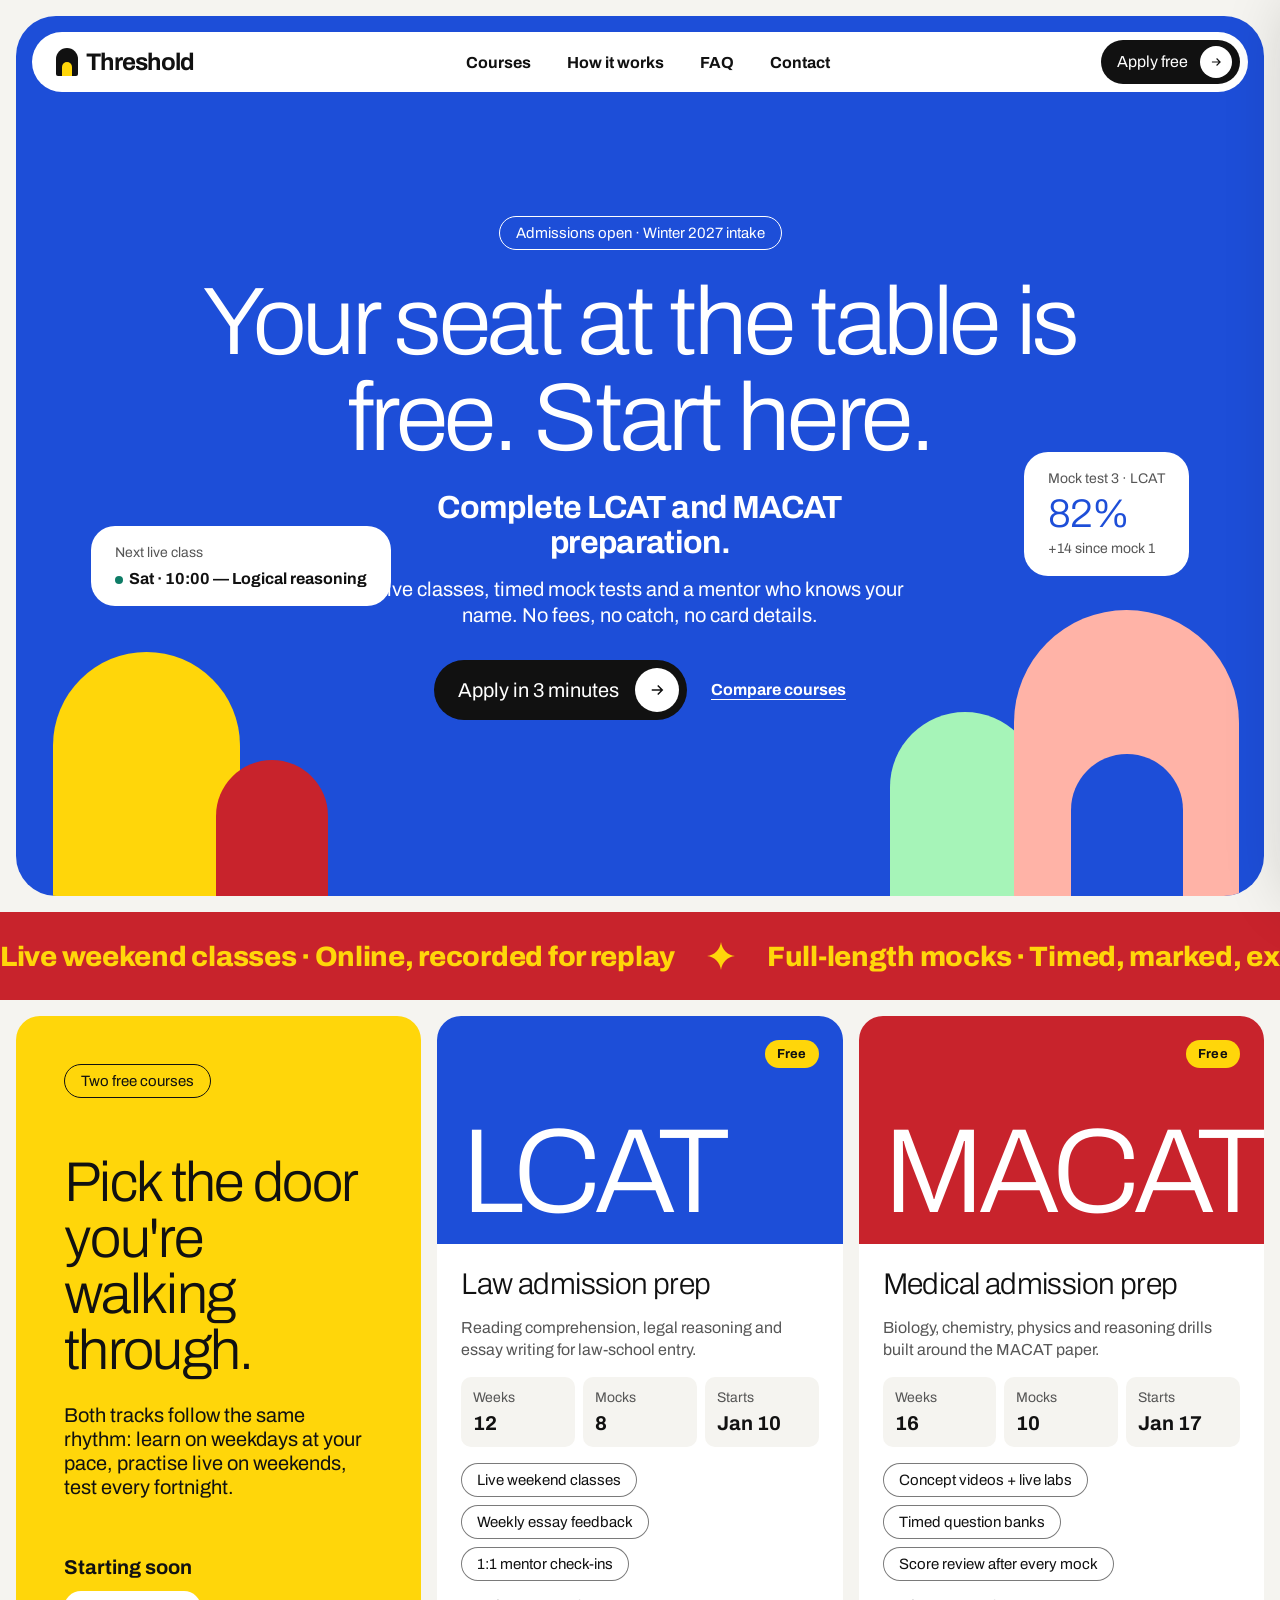
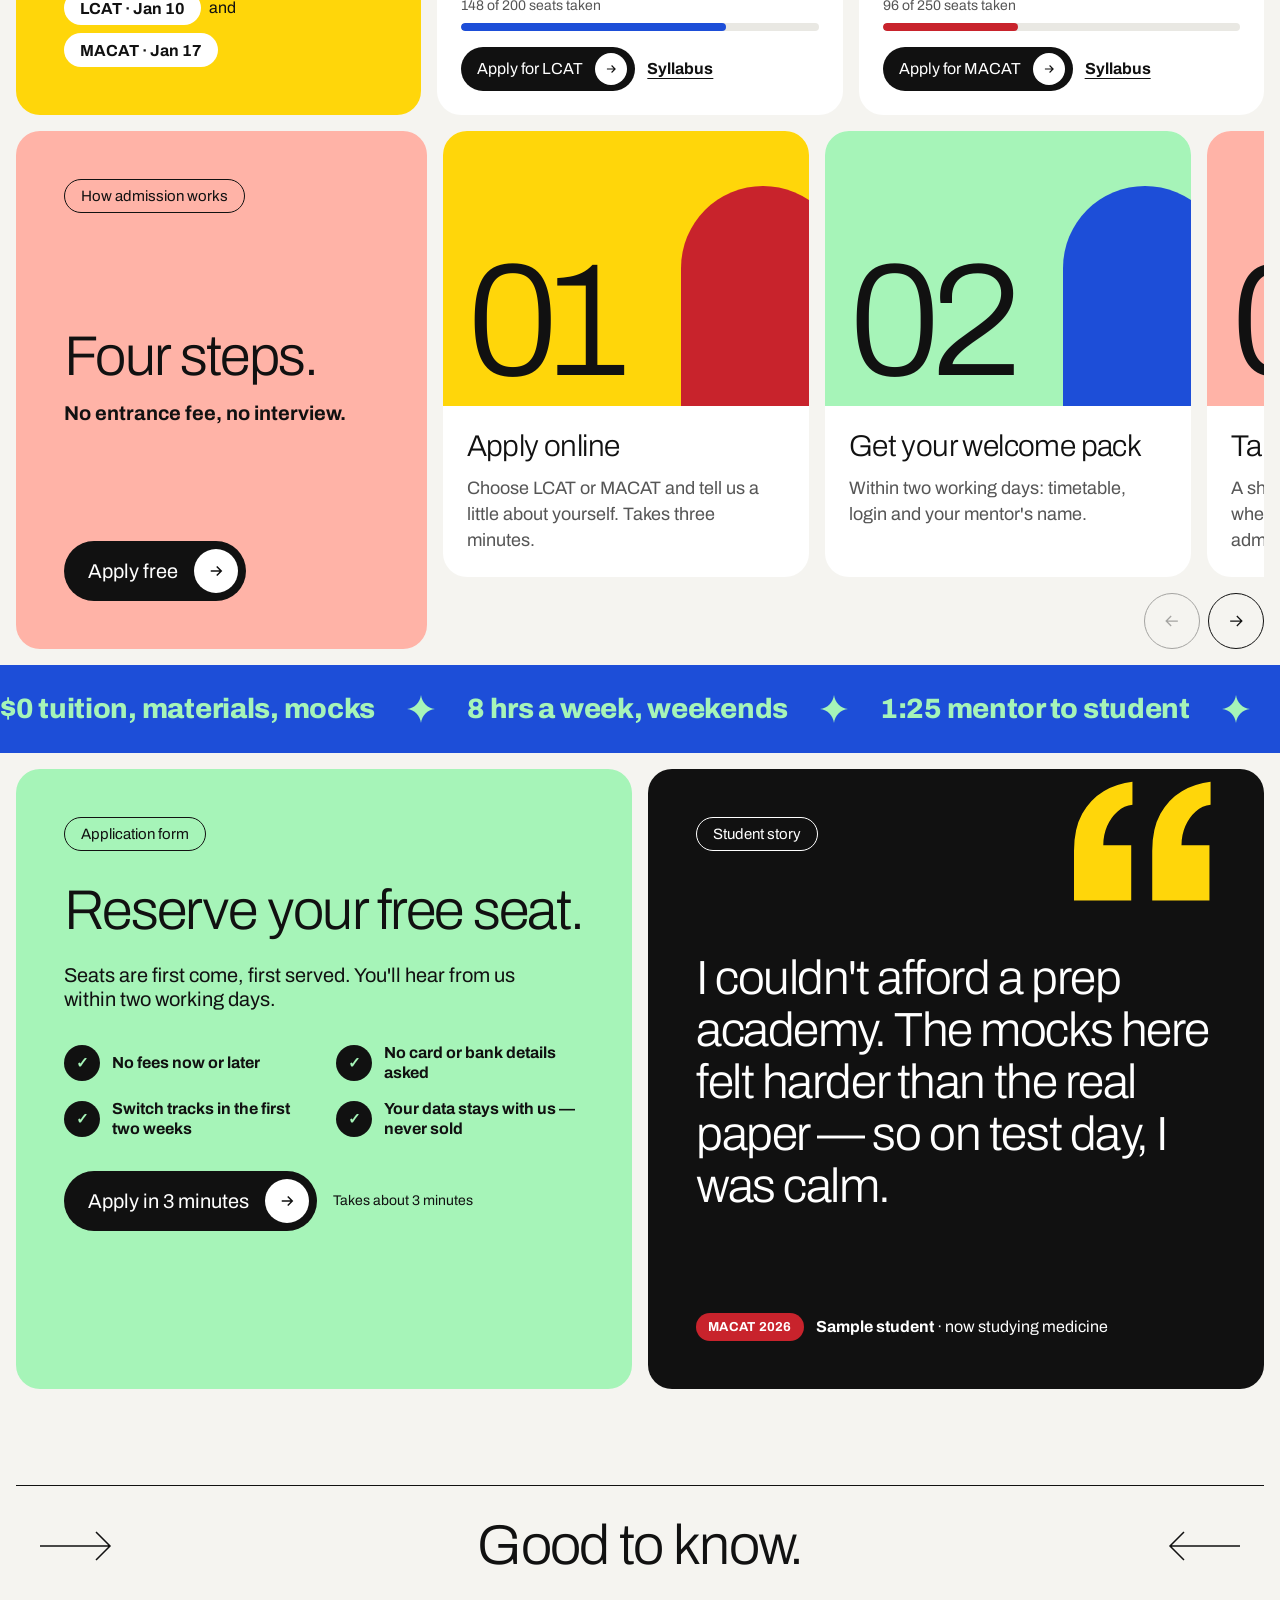
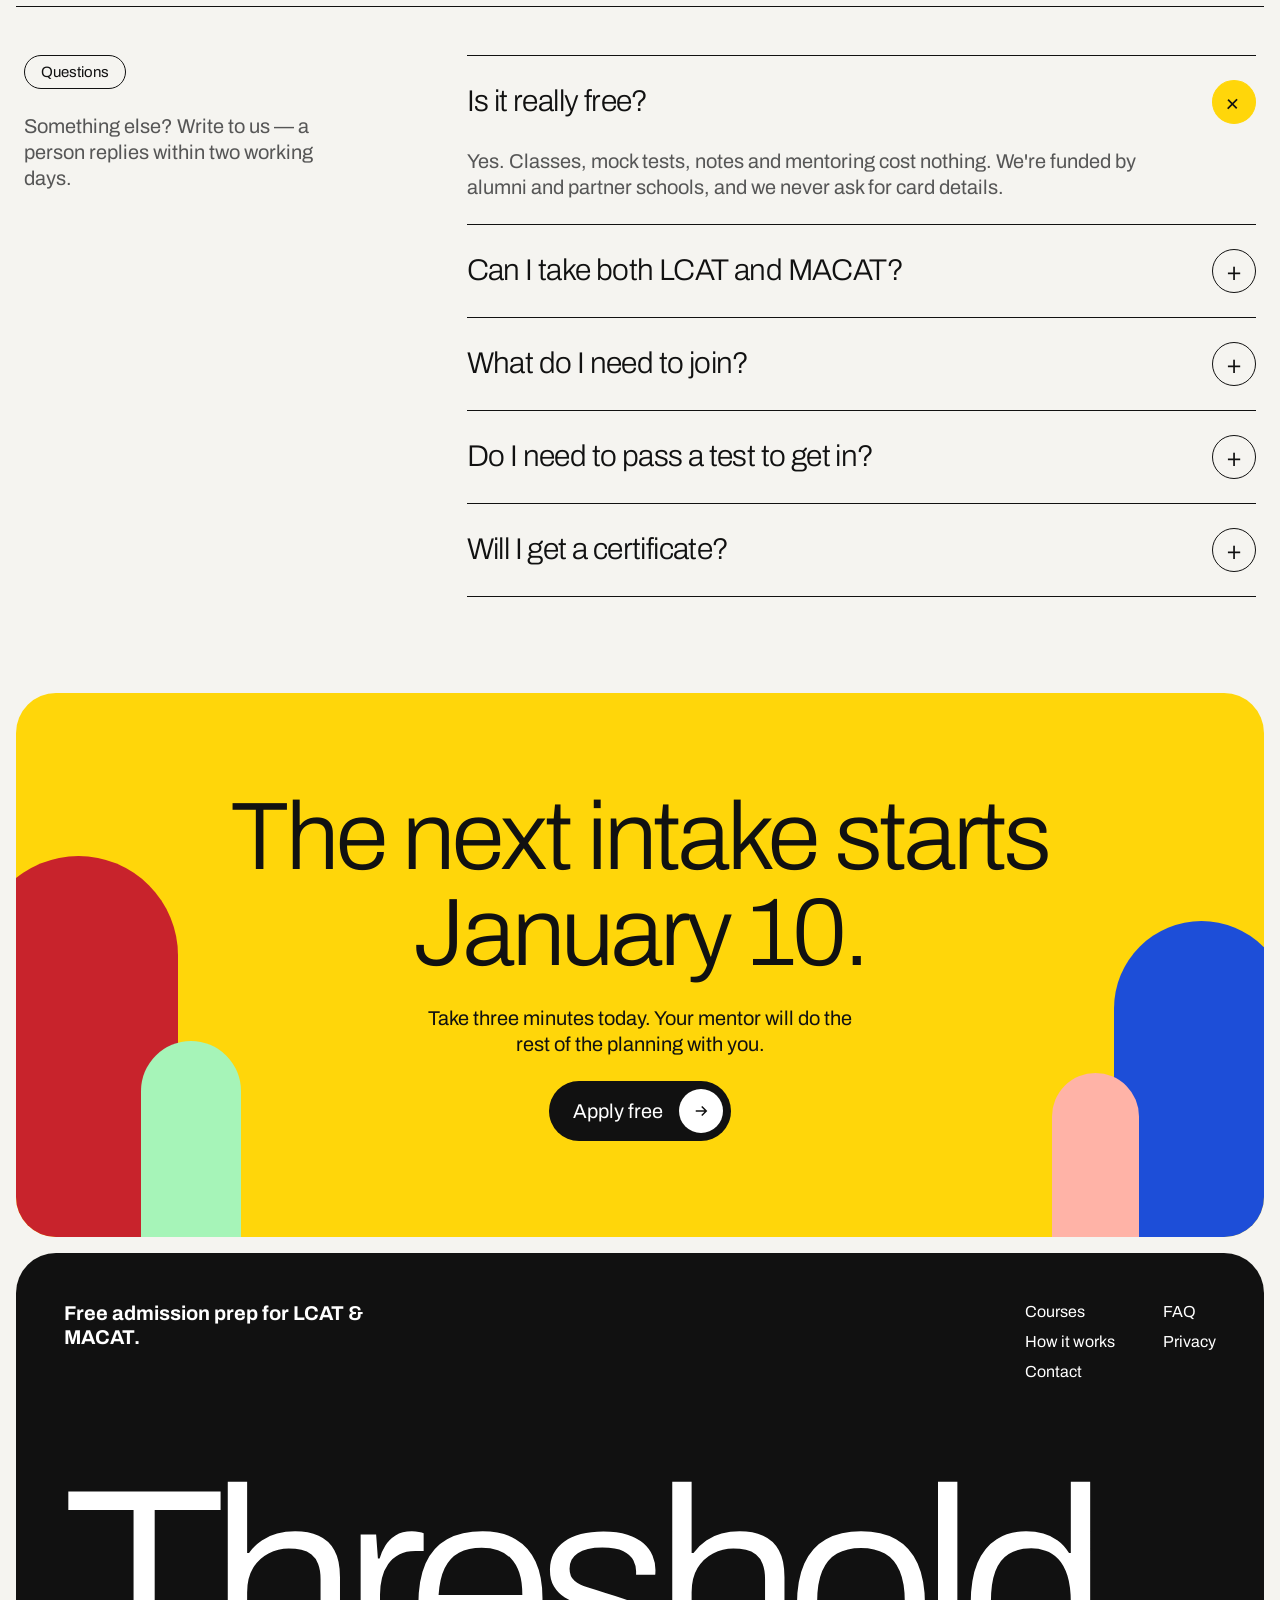
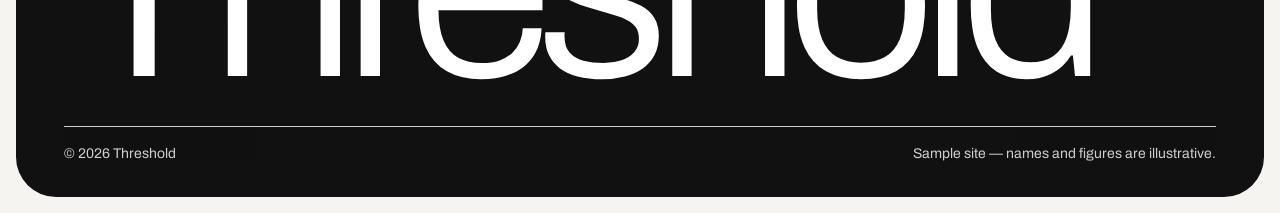
==== index.html @ 131a1b11 "Add Threshold admissions landing page for free LCAT & MACAT courses Static site: index.html with des" ====
<!doctype html>
<html lang="en"><head><meta charset="utf-8"><meta name="viewport" content="width=device-width,initial-scale=1"><title>Threshold — Free LCAT & MACAT prep</title>
<meta name="description" content="Free LCAT and MACAT admission preparation: live classes, timed mock tests and a personal mentor. No fees.">
<meta name="theme-color" content="#1d4ed8">
<link rel="preconnect" href="https://fonts.googleapis.com">
<link rel="preconnect" href="https://fonts.gstatic.com" crossorigin>
<link rel="stylesheet" href="css/tokens.css">
<link rel="stylesheet" href="css/components.css">
<link rel="stylesheet" href="css/site.css"></head>
<body class="th site">

<header class="nav"><div class="nav-bar">
  <a class="logo" href="#top"><span class="logo-mark" aria-hidden="true"></span>Threshold</a>
  <nav aria-label="Main"><ul class="nav-links"><li><a href="#courses">Courses</a></li><li><a href="#how">How it works</a></li><li><a href="#faq">FAQ</a></li><li><a href="#contact">Contact</a></li></ul></nav>
  <button class="th-btn th-btn--sm js-apply" type="button">Apply free <span class="th-btn__arrow"><svg viewBox="0 0 24 24" fill="none" stroke="currentColor" stroke-width="2" aria-hidden="true"><path d="M5 12h14M13 6l6 6-6 6"/></svg></span></button>
</div></header>

<main id="top">
  <section class="hero">
    <span class="th-label rv">Admissions open · Winter 2027 intake</span>
    <h1 class="rv">Your seat at the table is free. Start here.</h1>
    <p class="hero-lede rv">Complete LCAT and MACAT preparation.<span>Live classes, timed mock tests and a mentor who knows your name. No fees, no catch, no card details.</span></p>
    <div class="hero-cta rv"><button class="th-btn js-apply" type="button">Apply in 3 minutes <span class="th-btn__arrow"><svg viewBox="0 0 24 24" fill="none" stroke="currentColor" stroke-width="2" aria-hidden="true"><path d="M5 12h14M13 6l6 6-6 6"/></svg></span></button><a class="th-link" href="#courses">Compare courses</a></div>
    <div class="hero-chip chip-1"><small>Next live class</small><b><span class="live"></span>Sat · 10:00 — Logical reasoning</b></div>
    <div class="hero-chip chip-2"><small>Mock test 3 · LCAT</small><b>82%</b><small>+14 since mock 1</small></div>
    <div class="hero-art" aria-hidden="true"><i class="a1" data-par="0.10"></i><i class="a2" data-par="0.18"></i><i class="a3" data-par="0.14"></i><i class="a4" data-par="0.08"></i><i class="a5" data-par="0.2"></i></div>
  </section>

  <section class="th-marquee th-marquee--tomato" aria-label="Live weekend classes, online and recorded for replay. Full-length mocks, timed, marked and explained. Personal mentor with check-ins every two weeks. Certificate on completing the course."><div class="th-marquee__track" aria-hidden="true"><span class="th-marquee__item">Live weekend classes · Online, recorded for replay <svg viewBox="0 0 24 24" aria-hidden="true"><path fill="currentColor" d="M12 0c.9 6.6 5.4 11.1 12 12-6.6.9-11.1 5.4-12 12-.9-6.6-5.4-11.1-12-12C6.6 11.1 11.1 6.6 12 0z"/></svg></span><span class="th-marquee__item">Full-length mocks · Timed, marked, explained <svg viewBox="0 0 24 24" aria-hidden="true"><path fill="currentColor" d="M12 0c.9 6.6 5.4 11.1 12 12-6.6.9-11.1 5.4-12 12-.9-6.6-5.4-11.1-12-12C6.6 11.1 11.1 6.6 12 0z"/></svg></span><span class="th-marquee__item">Personal mentor · Check-ins every two weeks <svg viewBox="0 0 24 24" aria-hidden="true"><path fill="currentColor" d="M12 0c.9 6.6 5.4 11.1 12 12-6.6.9-11.1 5.4-12 12-.9-6.6-5.4-11.1-12-12C6.6 11.1 11.1 6.6 12 0z"/></svg></span><span class="th-marquee__item">Certificate · On completing the course <svg viewBox="0 0 24 24" aria-hidden="true"><path fill="currentColor" d="M12 0c.9 6.6 5.4 11.1 12 12-6.6.9-11.1 5.4-12 12-.9-6.6-5.4-11.1-12-12C6.6 11.1 11.1 6.6 12 0z"/></svg></span></div><div class="th-marquee__track" aria-hidden="true"><span class="th-marquee__item">Live weekend classes · Online, recorded for replay <svg viewBox="0 0 24 24" aria-hidden="true"><path fill="currentColor" d="M12 0c.9 6.6 5.4 11.1 12 12-6.6.9-11.1 5.4-12 12-.9-6.6-5.4-11.1-12-12C6.6 11.1 11.1 6.6 12 0z"/></svg></span><span class="th-marquee__item">Full-length mocks · Timed, marked, explained <svg viewBox="0 0 24 24" aria-hidden="true"><path fill="currentColor" d="M12 0c.9 6.6 5.4 11.1 12 12-6.6.9-11.1 5.4-12 12-.9-6.6-5.4-11.1-12-12C6.6 11.1 11.1 6.6 12 0z"/></svg></span><span class="th-marquee__item">Personal mentor · Check-ins every two weeks <svg viewBox="0 0 24 24" aria-hidden="true"><path fill="currentColor" d="M12 0c.9 6.6 5.4 11.1 12 12-6.6.9-11.1 5.4-12 12-.9-6.6-5.4-11.1-12-12C6.6 11.1 11.1 6.6 12 0z"/></svg></span><span class="th-marquee__item">Certificate · On completing the course <svg viewBox="0 0 24 24" aria-hidden="true"><path fill="currentColor" d="M12 0c.9 6.6 5.4 11.1 12 12-6.6.9-11.1 5.4-12 12-.9-6.6-5.4-11.1-12-12C6.6 11.1 11.1 6.6 12 0z"/></svg></span></div></section>

  <section class="split courses pad gap" id="courses">
    <div class="th-panel th-panel--sun rv">
      <span class="th-label">Two free courses</span>
      <div style="display:grid;gap:24px"><h2 class="th-panel__title">Pick the door you're walking through.</h2><p class="th-panel__desc">Both tracks follow the same rhythm: learn on weekdays at your pace, practise live on weekends, test every fortnight.</p></div>
      <div class="explore"><b>Starting soon</b><div><span class="th-tag">LCAT · Jan 10</span><span>and</span><span class="th-tag">MACAT · Jan 17</span></div></div>
    </div>
    <article class="th-card th-track th-track--lcat rv">
      <div class="th-track__media"><span class="th-track__acronym">LCAT</span><span class="th-badge th-badge--free">Free</span></div>
      <div class="th-track__body">
        <h3 class="th-track__title">Law admission prep</h3>
        <p class="th-track__lede">Reading comprehension, legal reasoning and essay writing for law-school entry.</p>
        <dl class="th-facts"><div><dt>Weeks</dt><dd>12</dd></div><div><dt>Mocks</dt><dd>8</dd></div><div><dt>Starts</dt><dd>Jan 10</dd></div></dl>
        <ul class="th-list"><li>Live weekend classes</li><li>Weekly essay feedback</li><li>1:1 mentor check-ins</li></ul>
        <div class="th-seats"><span>148 of 200 seats taken</span><div class="th-seats__bar"><div class="th-seats__fill" style="width:74%"></div></div></div>
        <div class="th-track__foot"><button class="th-btn th-btn--sm js-apply" data-track="lcat" type="button">Apply for LCAT <span class="th-btn__arrow"><svg viewBox="0 0 24 24" fill="none" stroke="currentColor" stroke-width="2" aria-hidden="true"><path d="M5 12h14M13 6l6 6-6 6"/></svg></span></button><a class="th-link" href="#">Syllabus</a></div>
      </div>
    </article>
    <article class="th-card th-track th-track--macat rv">
      <div class="th-track__media"><span class="th-track__acronym">MACAT</span><span class="th-badge th-badge--free">Free</span></div>
      <div class="th-track__body">
        <h3 class="th-track__title">Medical admission prep</h3>
        <p class="th-track__lede">Biology, chemistry, physics and reasoning drills built around the MACAT paper.</p>
        <dl class="th-facts"><div><dt>Weeks</dt><dd>16</dd></div><div><dt>Mocks</dt><dd>10</dd></div><div><dt>Starts</dt><dd>Jan 17</dd></div></dl>
        <ul class="th-list"><li>Concept videos + live labs</li><li>Timed question banks</li><li>Score review after every mock</li></ul>
        <div class="th-seats"><span>96 of 250 seats taken</span><div class="th-seats__bar"><div class="th-seats__fill" style="width:38%"></div></div></div>
        <div class="th-track__foot"><button class="th-btn th-btn--sm js-apply" data-track="macat" type="button">Apply for MACAT <span class="th-btn__arrow"><svg viewBox="0 0 24 24" fill="none" stroke="currentColor" stroke-width="2" aria-hidden="true"><path d="M5 12h14M13 6l6 6-6 6"/></svg></span></button><a class="th-link" href="#">Syllabus</a></div>
      </div>
    </article>
  </section>

  <section class="split how pad gap" id="how">
    <div class="th-panel th-panel--blush rv">
      <span class="th-label">How admission works</span>
      <div style="display:grid;gap:16px"><h2 class="th-panel__title">Four steps.</h2><p class="th-panel__sub">No entrance fee, no interview.</p></div>
      <button class="th-btn js-apply" type="button" style="align-self:flex-start">Apply free <span class="th-btn__arrow"><svg viewBox="0 0 24 24" fill="none" stroke="currentColor" stroke-width="2" aria-hidden="true"><path d="M5 12h14M13 6l6 6-6 6"/></svg></span></button>
    </div>
    <div class="rail-wrap rv">
      <div class="rail" id="rail" tabindex="0" aria-label="Admission steps">
        <article class="step s1"><div class="step-media"><span>01</span><i></i></div><div class="step-body"><h3>Apply online</h3><p>Choose LCAT or MACAT and tell us a little about yourself. Takes three minutes.</p></div></article>
        <article class="step s2"><div class="step-media"><span>02</span><i></i></div><div class="step-body"><h3>Get your welcome pack</h3><p>Within two working days: timetable, login and your mentor's name.</p></div></article>
        <article class="step s3"><div class="step-media"><span>03</span><i></i></div><div class="step-body"><h3>Take the starter mock</h3><p>A short diagnostic so your mentor knows where to begin — it doesn't decide admission.</p></div></article>
        <article class="step s4"><div class="step-media"><span>04</span><i></i></div><div class="step-body"><h3>Join orientation</h3><p>Meet your cohort live on the first Saturday. Classes start the week after.</p></div></article>
      </div>
      <div class="rail-nav"><button class="th-arrowbtn" id="prev" type="button" aria-label="Previous step"><svg viewBox="0 0 24 24" fill="none" stroke="currentColor" stroke-width="1.5"><path d="M19 12H5M11 6l-6 6 6 6"/></svg></button><button class="th-arrowbtn" id="next" type="button" aria-label="Next step"><svg viewBox="0 0 24 24" fill="none" stroke="currentColor" stroke-width="1.5"><path d="M5 12h14M13 6l6 6-6 6"/></svg></button></div>
    </div>
  </section>

  <div class="gap"><section class="th-marquee th-marquee--cobalt" aria-label="$0 tuition, materials, mocks. 8 hrs a week, weekends. 1:25 mentor to student."><div class="th-marquee__track" aria-hidden="true"><span class="th-marquee__item">$0 tuition, materials, mocks <svg viewBox="0 0 24 24" aria-hidden="true"><path fill="currentColor" d="M12 0c.9 6.6 5.4 11.1 12 12-6.6.9-11.1 5.4-12 12-.9-6.6-5.4-11.1-12-12C6.6 11.1 11.1 6.6 12 0z"/></svg></span><span class="th-marquee__item">8 hrs a week, weekends <svg viewBox="0 0 24 24" aria-hidden="true"><path fill="currentColor" d="M12 0c.9 6.6 5.4 11.1 12 12-6.6.9-11.1 5.4-12 12-.9-6.6-5.4-11.1-12-12C6.6 11.1 11.1 6.6 12 0z"/></svg></span><span class="th-marquee__item">1:25 mentor to student <svg viewBox="0 0 24 24" aria-hidden="true"><path fill="currentColor" d="M12 0c.9 6.6 5.4 11.1 12 12-6.6.9-11.1 5.4-12 12-.9-6.6-5.4-11.1-12-12C6.6 11.1 11.1 6.6 12 0z"/></svg></span></div><div class="th-marquee__track" aria-hidden="true"><span class="th-marquee__item">$0 tuition, materials, mocks <svg viewBox="0 0 24 24" aria-hidden="true"><path fill="currentColor" d="M12 0c.9 6.6 5.4 11.1 12 12-6.6.9-11.1 5.4-12 12-.9-6.6-5.4-11.1-12-12C6.6 11.1 11.1 6.6 12 0z"/></svg></span><span class="th-marquee__item">8 hrs a week, weekends <svg viewBox="0 0 24 24" aria-hidden="true"><path fill="currentColor" d="M12 0c.9 6.6 5.4 11.1 12 12-6.6.9-11.1 5.4-12 12-.9-6.6-5.4-11.1-12-12C6.6 11.1 11.1 6.6 12 0z"/></svg></span><span class="th-marquee__item">1:25 mentor to student <svg viewBox="0 0 24 24" aria-hidden="true"><path fill="currentColor" d="M12 0c.9 6.6 5.4 11.1 12 12-6.6.9-11.1 5.4-12 12-.9-6.6-5.4-11.1-12-12C6.6 11.1 11.1 6.6 12 0z"/></svg></span></div></section></div>

  <section class="split apply pad gap" id="apply">
    <div class="th-panel th-panel--mint rv">
      <span class="th-label">Application form</span>
      <div style="display:grid;gap:24px"><h2 class="th-panel__title">Reserve your free seat.</h2><p class="th-panel__desc">Seats are first come, first served. You'll hear from us within two working days.</p></div>
      <ul class="checks"><li>No fees now or later</li><li>No card or bank details asked</li><li>Switch tracks in the first two weeks</li><li>Your data stays with us — never sold</li></ul>
      <div style="display:flex;gap:16px;align-items:center;flex-wrap:wrap"><button class="th-btn js-apply" type="button">Apply in 3 minutes <span class="th-btn__arrow"><svg viewBox="0 0 24 24" fill="none" stroke="currentColor" stroke-width="2" aria-hidden="true"><path d="M5 12h14M13 6l6 6-6 6"/></svg></span></button><span style="font-size:14px">Takes about 3 minutes</span></div>
    </div>
    <figure class="quote rv" style="margin:0">
      <span class="quote-mark" aria-hidden="true">“</span>
      <span class="th-label">Student story</span>
      <blockquote>I couldn't afford a prep academy. The mocks here felt harder than the real paper — so on test day, I was calm.</blockquote>
      <figcaption><span class="th-badge th-badge--macat">MACAT 2026</span><span><b>Sample student</b> · now studying medicine</span></figcaption>
    </figure>
  </section>

  <div class="pad" style="margin-top:96px"><div class="th-arrowshead rv"><svg viewBox="0 0 72 32" fill="none" stroke="currentColor" stroke-width="1.5" aria-hidden="true"><path d="M0 16h70M56 2l14 14-14 14"/></svg><h2>Good to know.</h2><svg viewBox="0 0 72 32" fill="none" stroke="currentColor" stroke-width="1.5" aria-hidden="true"><path d="M72 16H2M16 2 2 16l14 14"/></svg></div></div>
  <section class="faq-sec" id="faq">
    <div class="faq-side rv"><span class="th-label">Questions</span><p>Something else? Write to us — a person replies within two working days.</p></div>
    <div class="th-faq rv">
      <details open><summary>Is it really free?</summary><p>Yes. Classes, mock tests, notes and mentoring cost nothing. We're funded by alumni and partner schools, and we never ask for card details.</p></details>
      <details><summary>Can I take both LCAT and MACAT?</summary><p>One track per intake, so you get full mentor time. You can switch tracks in the first two weeks.</p></details>
      <details><summary>What do I need to join?</summary><p>A phone or laptop, a stable connection for live classes, and about eight hours a week.</p></details>
      <details><summary>Do I need to pass a test to get in?</summary><p>No. The starter mock only tells your mentor where to begin.</p></details>
      <details><summary>Will I get a certificate?</summary><p>Yes — complete 80% of classes and all mocks to receive one.</p></details>
    </div>
  </section>

  <div class="pad" id="contact">
    <section class="closing rv">
      <i class="c1"></i><i class="c2"></i><i class="c3"></i><i class="c4"></i>
      <h2>The next intake starts January 10.</h2>
      <p>Take three minutes today. Your mentor will do the rest of the planning with you.</p>
      <button class="th-btn js-apply" type="button">Apply free <span class="th-btn__arrow"><svg viewBox="0 0 24 24" fill="none" stroke="currentColor" stroke-width="2" aria-hidden="true"><path d="M5 12h14M13 6l6 6-6 6"/></svg></span></button>
    </section>
  </div>
</main>

<footer class="foot">
  <div class="foot-top">
    <p>Free admission prep for LCAT &amp; MACAT.</p>
    <ul class="foot-links"><li><a href="#courses">Courses</a></li><li><a href="#faq">FAQ</a></li><li><a href="#how">How it works</a></li><li><a href="#">Privacy</a></li><li><a href="#contact">Contact</a></li></ul>
  </div>
  <div class="wordmark" aria-hidden="true">Threshold</div>
  <div class="foot-bottom"><span>© 2026 Threshold</span><span>Sample site — names and figures are illustrative.</span></div>
</footer>

<div class="scrim" id="scrim"></div>
<aside class="drawer" id="drawer" role="dialog" aria-modal="true" aria-labelledby="dtitle" aria-hidden="true">
  <div class="th-arrowshead"><svg viewBox="0 0 72 32" fill="none" stroke="currentColor" stroke-width="1.5" aria-hidden="true"><path d="M0 16h70M56 2l14 14-14 14"/></svg><h2 id="dtitle">Reserve your free seat.</h2><svg viewBox="0 0 72 32" fill="none" stroke="currentColor" stroke-width="1.5" aria-hidden="true"><path d="M72 16H2M16 2 2 16l14 14"/></svg></div>
  <button class="th-arrowbtn drawer-close" id="close" type="button" aria-label="Close application"><svg viewBox="0 0 24 24" fill="none" stroke="currentColor" stroke-width="1.5"><path d="M6 6l12 12M18 6 6 18"/></svg></button>
  <form id="form" novalidate>
    <ol class="th-steps" aria-label="Application progress">
      <li class="th-step is-done"><div class="th-step__bar"></div><span class="th-step__label">Track</span></li>
      <li class="th-step is-current" aria-current="step"><div class="th-step__bar"></div><span class="th-step__label">Details</span></li>
      <li class="th-step"><div class="th-step__bar"></div><span class="th-step__label">Confirm</span></li>
    </ol>
    <fieldset class="th-choice">
      <legend class="th-field__label" style="grid-column:1/-1;margin-bottom:12px">Which course?</legend>
      <label><input type="radio" name="track" value="lcat" checked><strong>LCAT</strong><span>Law · 12 weeks · Jan 10</span></label>
      <label><input type="radio" name="track" value="macat"><strong>MACAT</strong><span>Medical · 16 weeks · Jan 17</span></label>
    </fieldset>
    <div class="row2">
      <div class="th-field"><label class="th-field__label" for="fn">Full name</label><input class="th-input" id="fn" required autocomplete="name" placeholder="As on your ID"><span class="th-field__help" data-help="Used on your certificate.">Used on your certificate.</span></div>
      <div class="th-field"><label class="th-field__label" for="em">Email</label><input class="th-input" id="em" type="email" required autocomplete="email" placeholder="you@example.com"><span class="th-field__help" data-help="Your welcome pack goes here.">Your welcome pack goes here.</span></div>
    </div>
    <div class="row2">
      <div class="th-field"><label class="th-field__label" for="ph">Phone <small>(optional)</small></label><input class="th-input" id="ph" type="tel" autocomplete="tel" placeholder="+1 416 555 0123"><span class="th-field__help">Class reminders only.</span></div>
      <div class="th-field"><label class="th-field__label" for="lv">Current level</label><select class="th-input" id="lv"><option>Final year of high school</option><option>Gap year</option><option>Undergraduate</option><option>Repeating the test</option></select><span class="th-field__help">Helps us place you.</span></div>
    </div>
    <div class="th-field"><label class="th-field__label" for="why">Why this course? <small>(optional)</small></label><textarea class="th-input" id="why" rows="3" placeholder="A sentence or two is plenty."></textarea></div>
    <label class="consent"><input type="checkbox" checked> Send me class reminders and my mock-test results by email.</label>
    <div class="th-notice th-notice--success hidden" id="ok" role="status"><span class="th-notice__mark" aria-hidden="true">✓</span><div><strong>Application received</strong><span class="th-muted" id="okmsg">We've emailed your welcome pack.</span></div></div>
    <div class="form-foot"><small>Takes about 3 minutes</small><button class="th-btn" type="submit">Submit application <span class="th-btn__arrow"><svg viewBox="0 0 24 24" fill="none" stroke="currentColor" stroke-width="2" aria-hidden="true"><path d="M5 12h14M13 6l6 6-6 6"/></svg></span></button></div>
  </form>
</aside>

<script src="js/site.js"></script>
</body></html>
---- css/tokens.css ----
/* Threshold design tokens (generated from the design system's tokens.json). */
:root, [data-theme="light"] {
  --surface-0: #ffffff;
  --surface-100: #f5f4f0;
  --surface-200: #e9e8e3;
  --ink: #111111;
  --ink-muted: #565656;
  --line: #d9d8d2;
  --line-strong: #7a7a7a;
  --action: #111111;
  --on-action: #ffffff;
  --sun: #ffd60a;
  --blush: #ffb3a7;
  --mint: #a6f4b8;
  --on-bright: #111111;
  --tomato: #c8232c;
  --cobalt: #1d4ed8;
  --lcat: var(--cobalt);
  --on-lcat: #ffffff;
  --macat: var(--tomato);
  --on-macat: #ffffff;
  --success: #0e7c66;
  --danger: #b3261e;
  --focus-ring: #111111;
  --shadow-drawer: -24px 0 64px rgba(17,17,17,0.18);
}
@media (prefers-color-scheme: dark) {
  :root:not([data-theme="light"]) {
  --surface-0: #1a1a1a;
  --surface-100: #111111;
  --surface-200: #262626;
  --ink: #f5f4f0;
  --ink-muted: #b0b0b0;
  --line: #333333;
  --line-strong: #8a8a8a;
  --action: #f5f4f0;
  --on-action: #111111;
  --sun: #ffd60a;
  --blush: #ffb3a7;
  --mint: #a6f4b8;
  --on-bright: #111111;
  --tomato: #c8232c;
  --cobalt: #1d4ed8;
  --lcat: #8ab0ff;
  --on-lcat: #111111;
  --macat: #ff7b72;
  --on-macat: #111111;
  --success: #5fd3b8;
  --danger: #ff8a7a;
  --focus-ring: #ffd60a;
  --shadow-drawer: -24px 0 64px rgba(0,0,0,0.6);
  }
}
[data-theme="dark"] {
  --surface-0: #1a1a1a;
  --surface-100: #111111;
  --surface-200: #262626;
  --ink: #f5f4f0;
  --ink-muted: #b0b0b0;
  --line: #333333;
  --line-strong: #8a8a8a;
  --action: #f5f4f0;
  --on-action: #111111;
  --sun: #ffd60a;
  --blush: #ffb3a7;
  --mint: #a6f4b8;
  --on-bright: #111111;
  --tomato: #c8232c;
  --cobalt: #1d4ed8;
  --lcat: #8ab0ff;
  --on-lcat: #111111;
  --macat: #ff7b72;
  --on-macat: #111111;
  --success: #5fd3b8;
  --danger: #ff8a7a;
  --focus-ring: #ffd60a;
  --shadow-drawer: -24px 0 64px rgba(0,0,0,0.6);
}
:root {
  --space-1: 4px;
  --space-2: 8px;
  --space-3: 12px;
  --space-4: 16px;
  --space-6: 24px;
  --space-8: 32px;
  --space-12: 48px;
  --space-24: 96px;
  --radius-sm: 10px;
  --radius-md: 24px;
  --radius-lg: 40px;
  --radius-pill: 999px;
  --font-sans: "Archivo", "Helvetica Neue", Arial, sans-serif;
}
---- css/components.css ----
@import url('https://fonts.googleapis.com/css2?family=Archivo:wght@300..800&display=swap');

/* Threshold — component styles. Every value reads a token from tokens.css. */
.th { font-family: var(--font-sans); color: var(--ink); background: var(--surface-100); font-size: 16px; line-height: 22px; -webkit-font-smoothing: antialiased; }
.th *, .th *::before, .th *::after { box-sizing: border-box; }
.th :focus-visible { outline: 2px solid var(--focus-ring); outline-offset: 2px; }
.th-muted { color: var(--ink-muted); }
.th-title { font-weight: 300; letter-spacing: -0.03em; }

/* Label pill */
.th-label { display: inline-flex; align-items: center; height: 34px; padding: 0 var(--space-4); border: 1px solid currentColor; border-radius: var(--radius-pill); font: 400 15px/18px var(--font-sans); }

/* Tag */
.th-tag { display: inline-flex; align-items: center; height: 34px; padding: 0 var(--space-4); border-radius: var(--radius-pill); font: 700 16px/19px var(--font-sans); background: var(--surface-200); color: var(--ink); }
.th-tag--sun { background: var(--sun); color: var(--on-bright); }

/* Button: black pill, label + arrow disc; hover floods with sun from the bottom */
.th-btn { position: relative; isolation: isolate; overflow: hidden; display: inline-flex; align-items: center; gap: var(--space-4); height: 60px; padding: 0 var(--space-2) 0 var(--space-6); border-radius: var(--radius-pill); border: 0; background: var(--action); color: var(--on-action); font: 400 20px/24px var(--font-sans); text-decoration: none; cursor: pointer; white-space: nowrap; transition: color .35s ease; }
.th-btn::before { content: ""; position: absolute; inset: 0; z-index: -1; background: var(--sun); border-radius: inherit; transform: translateY(101%); transition: transform .45s cubic-bezier(.2,.8,.2,1); }
.th-btn:hover { color: var(--on-bright); }
.th-btn:hover::before { transform: translateY(0); }
.th-btn__arrow { display: grid; place-items: center; width: 44px; height: 44px; border-radius: var(--radius-pill); background: var(--on-action); color: var(--action); flex: none; overflow: hidden; }
.th-btn__arrow svg { width: 18px; height: 18px; transition: transform .45s cubic-bezier(.2,.8,.2,1); }
.th-btn:hover .th-btn__arrow { background: var(--on-bright); color: var(--sun); }
.th-btn:hover .th-btn__arrow svg { transform: translateX(3px) rotate(-45deg); }
.th-btn--plain { padding: 0 var(--space-6); }
.th-btn--sm { height: 44px; padding: 0 var(--space-2) 0 var(--space-4); font-size: 16px; gap: var(--space-3); }
.th-btn--sm.th-btn--plain { padding: 0 var(--space-4); }
.th-btn--sm .th-btn__arrow { width: 32px; height: 32px; }
.th-btn--sm .th-btn__arrow svg { width: 14px; height: 14px; }
.th-btn--outline { background: transparent; color: var(--ink); box-shadow: inset 0 0 0 1px var(--ink); }
.th-btn--outline .th-btn__arrow { background: var(--ink); color: var(--surface-0); }
.th-btn[disabled] { opacity: .45; cursor: not-allowed; }
.th-btn[disabled]::before { display: none; }

/* Round arrow button (carousels) */
.th-arrowbtn { display: grid; place-items: center; width: 56px; height: 56px; border-radius: var(--radius-pill); border: 1px solid currentColor; background: transparent; color: inherit; cursor: pointer; transition: background-color .2s ease, color .2s ease; }
.th-arrowbtn:hover { background: var(--action); color: var(--on-action); border-color: var(--action); }
.th-arrowbtn svg { width: 20px; height: 20px; }
.th-arrowbtn[disabled] { opacity: .35; cursor: default; background: transparent; color: inherit; }

/* Badge */
.th-badge { display: inline-flex; align-items: center; height: 28px; padding: 0 var(--space-3); border-radius: var(--radius-pill); font: 700 13px/16px var(--font-sans); letter-spacing: .02em; }
.th-badge--lcat { background: var(--lcat); color: var(--on-lcat); }
.th-badge--macat { background: var(--macat); color: var(--on-macat); }
.th-badge--free { background: var(--sun); color: var(--on-bright); }
.th-badge--outline { background: transparent; color: var(--ink); box-shadow: inset 0 0 0 1px var(--line-strong); }

/* Track card: colour block with the acronym, then data */
.th-card { background: var(--surface-0); border-radius: var(--radius-md); overflow: hidden; display: flex; flex-direction: column; }
.th-track__media { position: relative; aspect-ratio: 16 / 9; display: flex; align-items: flex-end; padding: var(--space-6); overflow: hidden; }
.th-track--lcat .th-track__media { background: var(--lcat); color: var(--on-lcat); }
.th-track--macat .th-track__media { background: var(--macat); color: var(--on-macat); }
.th-track__acronym { font: 300 120px/0.8 var(--font-sans); letter-spacing: -0.05em; }
.th-track__media .th-badge { position: absolute; top: var(--space-6); right: var(--space-6); }
.th-track__body { padding: var(--space-6); display: flex; flex-direction: column; gap: var(--space-4); flex: 1; }
.th-track__title { font: 300 30px/33px var(--font-sans); letter-spacing: -0.02em; margin: 0; }
.th-track__lede { margin: 0; color: var(--ink-muted); font-size: 16px; line-height: 22px; }
.th-facts { display: grid; grid-template-columns: repeat(3, 1fr); gap: var(--space-2); margin: 0; }
.th-facts > div { background: var(--surface-100); border-radius: var(--radius-sm); padding: var(--space-3); }
.th-facts dt { font-size: 14px; line-height: 18px; color: var(--ink-muted); }
.th-facts dd { margin: var(--space-1) 0 0; font: 700 20px/24px var(--font-sans); }
.th-list { list-style: none; padding: 0; margin: 0; display: flex; flex-wrap: wrap; gap: var(--space-2); }
.th-list li { height: 34px; display: inline-flex; align-items: center; padding: 0 var(--space-4); border-radius: var(--radius-pill); box-shadow: inset 0 0 0 1px var(--line-strong); font-size: 15px; }
.th-seats { display: grid; gap: var(--space-2); font-size: 14px; line-height: 18px; color: var(--ink-muted); }
.th-seats__bar { height: 8px; border-radius: var(--radius-pill); background: var(--surface-200); overflow: hidden; }
.th-seats__fill { height: 100%; border-radius: inherit; }
.th-track--lcat .th-seats__fill { background: var(--lcat); }
.th-track--macat .th-seats__fill { background: var(--macat); }
.th-track__foot { margin-top: auto; display: flex; gap: var(--space-3); flex-wrap: wrap; align-items: center; }
.th-link { color: var(--ink); font-weight: 700; text-underline-offset: 4px; }

/* Marquee band */
.th-marquee { overflow: hidden; height: 88px; display: flex; align-items: center; }
.th-marquee--tomato { background: var(--tomato); color: var(--sun); }
.th-marquee--cobalt { background: var(--cobalt); color: var(--mint); }
.th-marquee__track { display: flex; flex: none; align-items: center; gap: var(--space-8); padding-right: var(--space-8); animation: th-marquee 32s linear infinite; }
.th-marquee__item { display: inline-flex; align-items: center; gap: var(--space-8); font: 800 28px/31px var(--font-sans); letter-spacing: -0.01em; white-space: nowrap; }
.th-marquee__item svg { width: 28px; height: 28px; flex: none; }
.th-marquee:hover .th-marquee__track { animation-play-state: paused; }
@keyframes th-marquee { to { transform: translateX(-100%); } }
@media (prefers-reduced-motion: reduce) { .th-marquee__track { animation: none; } }

/* Colour panel */
.th-panel { border-radius: var(--radius-md); padding: var(--space-12); display: flex; flex-direction: column; gap: var(--space-8); color: var(--on-bright); }
.th-panel--sun { background: var(--sun); }
.th-panel--blush { background: var(--blush); }
.th-panel--mint { background: var(--mint); }
.th-panel__title { font: 300 56px/56px var(--font-sans); letter-spacing: -0.03em; margin: 0; }
.th-panel__sub { font: 700 20px/24px var(--font-sans); margin: 0; }
.th-panel__desc { font: 400 20px/24px var(--font-sans); margin: 0; max-width: 46ch; }
.th-panel .th-label { color: var(--on-bright); align-self: flex-start; }

/* Arrows header: a full-width bar with arrows pointing at a centred title */
.th-arrowshead { display: flex; align-items: center; justify-content: space-between; gap: var(--space-6); padding: var(--space-8) var(--space-6); border-top: 1px solid var(--ink); border-bottom: 1px solid var(--ink); }
.th-arrowshead h2 { margin: 0; font: 300 56px/56px var(--font-sans); letter-spacing: -0.03em; text-align: center; }
.th-arrowshead svg { width: 72px; height: 32px; flex: none; }

/* Stepper */
.th-steps { list-style: none; margin: 0; padding: 0; display: flex; gap: var(--space-2); counter-reset: s; }
.th-step { flex: 1; display: grid; gap: var(--space-2); counter-increment: s; }
.th-step__bar { height: 4px; border-radius: var(--radius-pill); background: var(--line); }
.th-step__label { font-size: 14px; line-height: 18px; color: var(--ink-muted); }
.th-step__label::before { content: "0" counter(s) "  "; font-weight: 700; white-space: pre; }
.th-step.is-done .th-step__bar, .th-step.is-current .th-step__bar { background: var(--ink); }
.th-step.is-current .th-step__label { color: var(--ink); font-weight: 700; }

/* Field */
.th-field { display: grid; gap: var(--space-2); }
.th-field__label { font: 700 16px/19px var(--font-sans); }
.th-field__label small { font-weight: 400; color: var(--ink-muted); }
.th-input { width: 100%; min-height: 52px; padding: var(--space-3) var(--space-4); border: 1px solid var(--line-strong); border-radius: var(--radius-sm); background: var(--surface-0); color: var(--ink); font: 400 16px/22px var(--font-sans); appearance: none; }
.th-input::placeholder { color: var(--ink-muted); }
.th-input:focus-visible { outline: 2px solid var(--focus-ring); outline-offset: 2px; border-color: var(--focus-ring); }
select.th-input { background-image: linear-gradient(45deg, transparent 50%, var(--ink) 50%), linear-gradient(135deg, var(--ink) 50%, transparent 50%); background-position: calc(100% - 22px) 50%, calc(100% - 16px) 50%; background-size: 6px 6px; background-repeat: no-repeat; padding-right: var(--space-12); }
.th-field__help { font-size: 14px; line-height: 18px; color: var(--ink-muted); }
.th-field.is-error .th-input { border-color: var(--danger); box-shadow: inset 0 0 0 1px var(--danger); }
.th-field.is-error .th-field__help { color: var(--danger); }

/* Track choice (pill radios, like the reference's segmented choices) */
.th-choice { display: grid; grid-template-columns: 1fr 1fr; gap: var(--space-3); border: 0; padding: 0; margin: 0; }
.th-choice label { position: relative; display: grid; gap: var(--space-1); padding: var(--space-4) var(--space-6); border: 1px solid var(--line-strong); border-radius: var(--radius-md); background: var(--surface-0); cursor: pointer; transition: background-color .2s ease; }
.th-choice input { position: absolute; opacity: 0; }
.th-choice strong { font: 300 30px/33px var(--font-sans); letter-spacing: -0.02em; }
.th-choice span { font-size: 14px; line-height: 18px; color: var(--ink-muted); }
.th-choice label:has(input:checked) { background: var(--action); border-color: var(--action); color: var(--on-action); }
.th-choice label:has(input:checked) span { color: var(--on-action); }
.th-choice label:has(input:checked)::after { content: "✓ Selected"; position: absolute; top: var(--space-4); right: var(--space-4); font: 700 13px/16px var(--font-sans); }
.th-choice label:has(input:focus-visible) { outline: 2px solid var(--focus-ring); outline-offset: 2px; }

/* FAQ */
.th-faq { border-top: 1px solid var(--ink); }
.th-faq details { border-bottom: 1px solid var(--ink); }
.th-faq summary { list-style: none; cursor: pointer; display: flex; justify-content: space-between; align-items: center; gap: var(--space-4); padding: var(--space-6) 0; font: 300 30px/33px var(--font-sans); letter-spacing: -0.02em; }
.th-faq summary::-webkit-details-marker { display: none; }
.th-faq summary::after { content: "+"; flex: none; width: 44px; height: 44px; display: grid; place-items: center; border-radius: var(--radius-pill); border: 1px solid currentColor; font: 300 26px/1 var(--font-sans); transition: transform .3s ease, background-color .2s ease; }
.th-faq details[open] summary::after { transform: rotate(45deg); background: var(--sun); color: var(--on-bright); border-color: var(--sun); }
.th-faq details p { margin: 0 0 var(--space-6); max-width: 62ch; font-size: 20px; line-height: 26px; color: var(--ink-muted); }

/* Notice */
.th-notice { display: flex; gap: var(--space-3); align-items: flex-start; padding: var(--space-4); border-radius: var(--radius-md); background: var(--surface-100); }
.th-notice__mark { flex: none; width: 28px; height: 28px; border-radius: var(--radius-pill); display: grid; place-items: center; font-weight: 700; color: var(--surface-0); }
.th-notice--success .th-notice__mark { background: var(--success); }
.th-notice--danger .th-notice__mark { background: var(--danger); }
.th-notice strong { display: block; }
---- css/site.css ----
/* Page layout for the admissions landing page. */
  .site { margin: 0; overflow-x: hidden; }
  .pad { padding: 0 var(--space-4); }
  .gap { margin-top: var(--space-4); }

  /* header: floating white bar over the hero */
  .nav { position: absolute; top: var(--space-4); left: var(--space-4); right: var(--space-4); z-index: 10; }
  .nav-bar { margin: var(--space-4); display: flex; align-items: center; justify-content: space-between; gap: var(--space-6); background: var(--surface-0); border-radius: var(--radius-pill); padding: var(--space-2) var(--space-2) var(--space-2) var(--space-6); }
  .logo { display: inline-flex; align-items: center; gap: var(--space-2); font: 700 24px/1 var(--font-sans); letter-spacing: -0.03em; color: var(--ink); text-decoration: none; }
  .logo-mark { width: 22px; height: 28px; border-radius: 11px 11px 2px 2px; background: var(--ink); position: relative; }
  .logo-mark::after { content: ""; position: absolute; left: 6px; right: 6px; bottom: 0; height: 14px; border-radius: 5px 5px 0 0; background: var(--sun); }
  .nav-links { display: flex; gap: var(--space-1); list-style: none; margin: 0; padding: 0; }
  .nav-links a { display: inline-flex; align-items: center; height: 44px; padding: 0 var(--space-4); border-radius: var(--radius-pill); color: var(--ink); text-decoration: none; font: 700 16px/19px var(--font-sans); transition: background-color .2s ease; }
  .nav-links a:hover { background: var(--surface-200); }

  /* hero: full-bleed rounded frame, centred white type, arches as the "image" */
  .hero { position: relative; margin: var(--space-4); height: 880px; border-radius: var(--radius-lg); background: var(--cobalt); color: #ffffff; overflow: hidden; display: flex; flex-direction: column; align-items: center; text-align: center; padding: 200px var(--space-6) 0; }
  .hero .th-label { color: #ffffff; }
  .hero h1 { font: 300 96px/96px var(--font-sans); letter-spacing: -0.035em; margin: var(--space-6) 0 var(--space-6); max-width: 16ch; }
  .hero-lede { font: 700 32px/35px var(--font-sans); letter-spacing: -0.02em; max-width: 30ch; margin: 0; }
  .hero-lede span { display: block; font: 400 20px/26px var(--font-sans); letter-spacing: 0; margin-top: var(--space-4); }
  .hero-cta { display: flex; gap: var(--space-6); align-items: center; margin-top: var(--space-8); position: relative; z-index: 2; }
  .hero-cta .th-link { color: #ffffff; }
  .hero-art { position: absolute; left: 0; right: 0; bottom: -2px; height: 300px; pointer-events: none; }
  .hero-art i { position: absolute; bottom: 0; border-radius: 999px 999px 0 0; will-change: transform; }
  .a1 { left: 3%; width: 15%; height: 82%; background: var(--sun); }
  .a2 { left: 16%; width: 9%; height: 46%; background: var(--tomato); }
  .a3 { left: 70%; width: 12%; height: 62%; background: var(--mint); }
  .a4 { left: 80%; width: 18%; height: 96%; background: var(--blush); }
  .a5 { left: 84.5%; width: 9%; height: 48%; background: var(--cobalt); }
  .hero-chip { position: absolute; z-index: 3; background: var(--surface-0); color: var(--ink); border-radius: var(--radius-md); padding: var(--space-4) var(--space-6); text-align: left; display: grid; gap: var(--space-1); }
  .hero-chip small { font-size: 14px; color: var(--ink-muted); }
  .hero-chip b { font-size: 16px; }
  .chip-1 { left: 6%; bottom: 290px; } .chip-2 { right: 6%; bottom: 320px; }
  .chip-2 b { font: 300 40px/1 var(--font-sans); letter-spacing: -0.03em; color: var(--lcat); }
  .live { display: inline-block; width: 8px; height: 8px; border-radius: 50%; background: var(--success); margin-right: 6px; animation: pulse 1.6s ease-in-out infinite; }
  @keyframes pulse { 50% { opacity: .3; } }

  /* split sections: panel + content */
  .split { display: grid; gap: var(--space-4); }
  .courses { grid-template-columns: 1fr 1fr 1fr; }
  .courses .th-panel { justify-content: space-between; }
  .explore { display: grid; gap: var(--space-3); }
  .explore b { font: 700 20px/24px var(--font-sans); }
  .explore div { display: flex; gap: var(--space-2); flex-wrap: wrap; align-items: center; }
  .explore .th-tag { background: var(--surface-0); }

  /* how it works: panel + horizontal carousel */
  .how { grid-template-columns: 1fr 2fr; }
  .how .th-panel { justify-content: space-between; }
  .rail-wrap { position: relative; min-width: 0; display: flex; flex-direction: column; gap: var(--space-4); }
  .rail { display: grid; grid-auto-flow: column; grid-auto-columns: calc((100% - var(--space-4)) / 2.2); gap: var(--space-4); overflow-x: auto; scroll-snap-type: x mandatory; scrollbar-width: none; flex: 1; cursor: grab; }
  .rail::-webkit-scrollbar { display: none; }
  .step { scroll-snap-align: start; background: var(--surface-0); border-radius: var(--radius-md); overflow: hidden; display: flex; flex-direction: column; }
  .step-media { aspect-ratio: 4 / 3; position: relative; overflow: hidden; display: flex; align-items: flex-end; padding: var(--space-6); }
  .step-media span { font: 300 160px/0.75 var(--font-sans); letter-spacing: -0.06em; }
  .step-media i { position: absolute; right: -10%; bottom: 0; width: 45%; height: 80%; border-radius: 999px 999px 0 0; }
  .s1 .step-media { background: var(--sun); color: var(--on-bright); } .s1 .step-media i { background: var(--tomato); }
  .s2 .step-media { background: var(--mint); color: var(--on-bright); } .s2 .step-media i { background: var(--cobalt); }
  .s3 .step-media { background: var(--blush); color: var(--on-bright); } .s3 .step-media i { background: var(--sun); }
  .s4 .step-media { background: var(--surface-200); color: var(--ink); } .s4 .step-media i { background: var(--tomato); }
  .step-body { padding: var(--space-6); display: grid; gap: var(--space-3); }
  .step-body h3 { margin: 0; font: 300 30px/33px var(--font-sans); letter-spacing: -0.02em; }
  .step-body p { margin: 0; font-size: 18px; line-height: 26px; color: var(--ink-muted); }
  .rail-nav { display: flex; gap: var(--space-2); justify-content: flex-end; }

  /* apply: mint panel + quote tile */
  .apply { grid-template-columns: 1fr 1fr; }
  .checks { list-style: none; padding: 0; margin: 0; display: grid; grid-template-columns: 1fr 1fr; gap: var(--space-4) var(--space-6); }
  .checks li { display: flex; gap: var(--space-3); align-items: center; font: 700 16px/20px var(--font-sans); }
  .checks li::before { content: "✓"; flex: none; width: 36px; height: 36px; border-radius: 50%; display: grid; place-items: center; background: var(--on-bright); color: var(--mint); font-size: 15px; }
  .quote { border-radius: var(--radius-md); background: var(--action); color: var(--on-action); padding: var(--space-12); display: flex; flex-direction: column; justify-content: space-between; gap: var(--space-8); position: relative; overflow: hidden; min-height: 620px; }
  .quote .th-label { align-self: flex-start; }
  .quote blockquote { margin: 0; font: 300 48px/52px var(--font-sans); letter-spacing: -0.03em; position: relative; z-index: 1; }
  .quote figcaption { display: flex; gap: var(--space-3); align-items: center; position: relative; z-index: 1; }
  .quote-mark { position: absolute; right: var(--space-8); top: -40px; font: 800 360px/1 var(--font-sans); color: var(--sun); }

  /* FAQ */
  .faq-sec { padding: var(--space-12) var(--space-6) var(--space-24); display: grid; grid-template-columns: 1fr 2fr; gap: var(--space-12); }
  .faq-side p { font-size: 20px; line-height: 26px; color: var(--ink-muted); margin: var(--space-6) 0 0; max-width: 30ch; }

  /* closing */
  .closing { border-radius: var(--radius-lg); background: var(--sun); color: var(--on-bright); padding: var(--space-24) var(--space-12); text-align: center; display: flex; flex-direction: column; align-items: center; gap: var(--space-6); position: relative; overflow: hidden; }
  .closing h2 { margin: 0; font: 300 96px/96px var(--font-sans); letter-spacing: -0.035em; max-width: 15ch; position: relative; z-index: 1; }
  .closing p { margin: 0; font: 400 20px/26px var(--font-sans); max-width: 40ch; position: relative; z-index: 1; }
  .closing .th-btn { z-index: 1; }
  .closing i { position: absolute; bottom: 0; border-radius: 999px 999px 0 0; }
  .c1 { left: -3%; width: 16%; height: 70%; background: var(--tomato); } .c2 { left: 10%; width: 8%; height: 36%; background: var(--mint); }
  .c3 { right: -2%; width: 14%; height: 58%; background: var(--cobalt); } .c4 { right: 10%; width: 7%; height: 30%; background: var(--blush); }

  /* footer */
  .foot { margin: var(--space-4); border-radius: var(--radius-lg); background: var(--action); color: var(--on-action); padding: var(--space-12) var(--space-12) var(--space-8); overflow: hidden; }
  .foot-top { display: flex; justify-content: space-between; gap: var(--space-8); flex-wrap: wrap; }
  .foot-top p { margin: 0; font: 700 20px/24px var(--font-sans); max-width: 26ch; }
  .foot-links { list-style: none; margin: 0; padding: 0; display: grid; grid-template-columns: repeat(2, auto); gap: var(--space-2) var(--space-12); }
  .foot a { color: var(--on-action); text-decoration: none; font-size: 16px; }
  .foot a:hover { text-decoration: underline; text-underline-offset: 4px; }
  .wordmark { font: 300 clamp(80px, 21vw, 300px)/0.8 var(--font-sans); letter-spacing: -0.06em; margin: var(--space-24) 0 var(--space-8); white-space: nowrap; }
  .foot-bottom { display: flex; justify-content: space-between; gap: var(--space-4); flex-wrap: wrap; font-size: 14px; opacity: .8; border-top: 1px solid currentColor; padding-top: var(--space-4); }

  /* application drawer */
  .scrim { position: fixed; inset: 0; background: rgba(17,17,17,.5); opacity: 0; pointer-events: none; transition: opacity .4s ease; z-index: 40; }
  .drawer { position: fixed; top: 0; right: 0; bottom: 0; width: min(640px, 100%); background: var(--surface-0); box-shadow: var(--shadow-drawer); z-index: 50; transform: translateX(105%); transition: transform .55s cubic-bezier(.2,.8,.2,1); display: flex; flex-direction: column; border-radius: var(--radius-md) 0 0 var(--radius-md); }
  .drawer.is-inframe { position: absolute; bottom: auto; height: 900px; }
  .scrim.is-inframe { position: absolute; }
  body.drawer-open .drawer { transform: none; }
  body.drawer-open .scrim { opacity: 1; pointer-events: auto; }
  .drawer .th-arrowshead { border-top: 0; padding: var(--space-6); }
  .drawer .th-arrowshead h2 { font-size: 40px; line-height: 42px; }
  .drawer .th-arrowshead { justify-content: flex-start; padding-right: 96px; }
  .drawer .th-arrowshead svg { width: 48px; }
  .drawer .th-arrowshead svg:last-of-type { display: none; }
  .drawer-close { position: absolute; top: var(--space-4); right: var(--space-4); }
  .drawer form { overflow-y: auto; padding: var(--space-6); display: grid; gap: var(--space-6); align-content: start; flex: 1; }
  .drawer-intro { margin: 0; color: var(--ink-muted); font-size: 16px; }
  .row2 { display: grid; grid-template-columns: 1fr 1fr; gap: var(--space-4); }
  .consent { display: flex; gap: var(--space-3); font-size: 14px; line-height: 18px; color: var(--ink-muted); align-items: flex-start; }
  .consent input { width: 20px; height: 20px; margin: 0; accent-color: var(--ink); flex: none; }
  .form-foot { display: flex; justify-content: space-between; align-items: center; gap: var(--space-4); flex-wrap: wrap; }
  .form-foot small { color: var(--ink-muted); font-size: 14px; }
  .hidden { display: none !important; }

  /* reveal on scroll */
  .rv { opacity: 0; transform: translateY(40px); transition: opacity .9s ease, transform .9s cubic-bezier(.2,.8,.2,1); }
  .rv.in { opacity: 1; transform: none; }
  @media (prefers-reduced-motion: reduce) { .rv { opacity: 1; transform: none; } .drawer, .scrim { transition: none; } }

  @media (max-width: 1000px) {
    .courses, .how, .apply, .faq-sec { grid-template-columns: 1fr; }
    .nav-links { display: none; }
    .hero { height: auto; min-height: 760px; padding-top: 140px; }
    .nav { top: var(--space-2); left: var(--space-2); right: var(--space-2); }
    .nav-bar { margin: var(--space-2); padding-left: var(--space-4); }
    .hero { padding: 132px var(--space-4) 200px; }
    .hero-lede { font-size: 24px; line-height: 28px; }
    .hero-cta { flex-direction: column; gap: var(--space-4); }
    .hero-art { height: 150px; }
    .hero h1, .closing h2 { font-size: 56px; line-height: 56px; }
    .hero-chip { display: none; }
    .rail { grid-auto-columns: 85%; }
    .th-panel { padding: var(--space-8); }
    .th-panel__title, .th-arrowshead h2 { font-size: 40px; line-height: 42px; }
    .checks, .row2 { grid-template-columns: 1fr; }
    .quote blockquote { font-size: 32px; line-height: 36px; }
  }
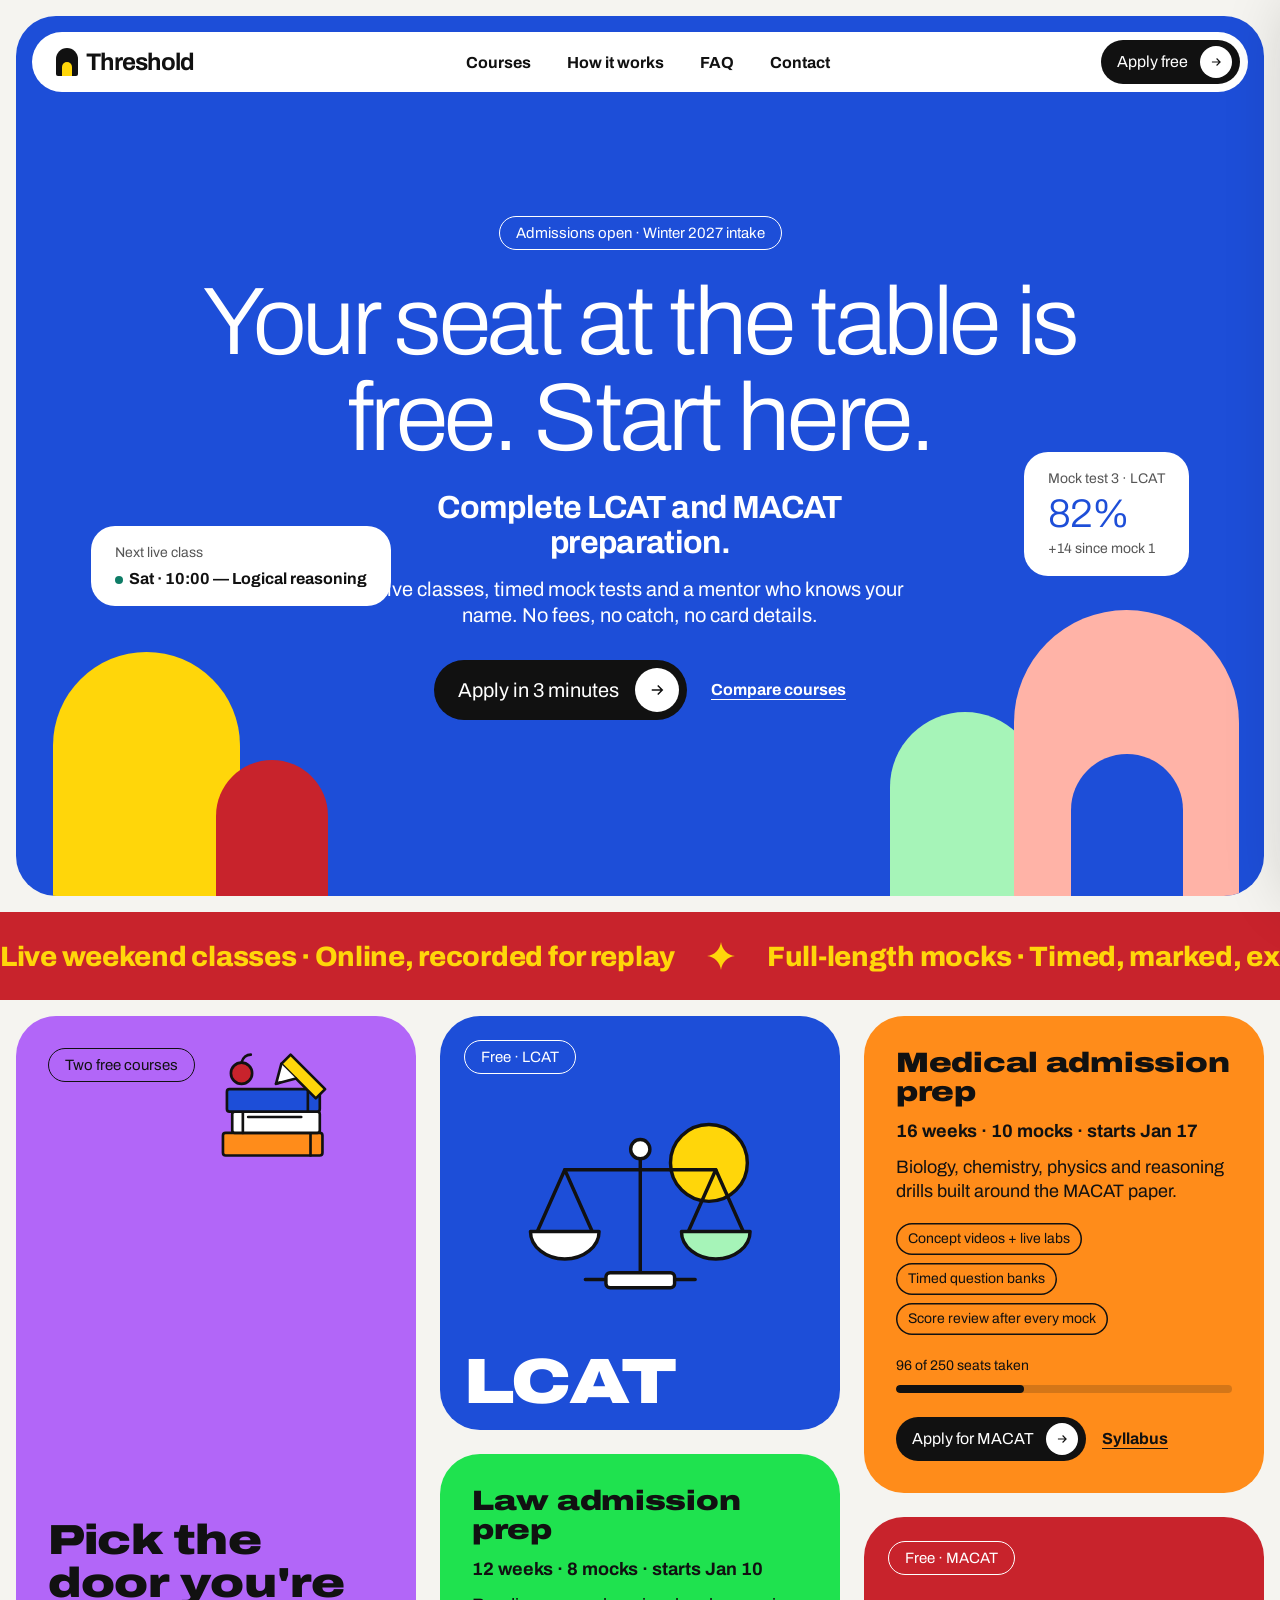
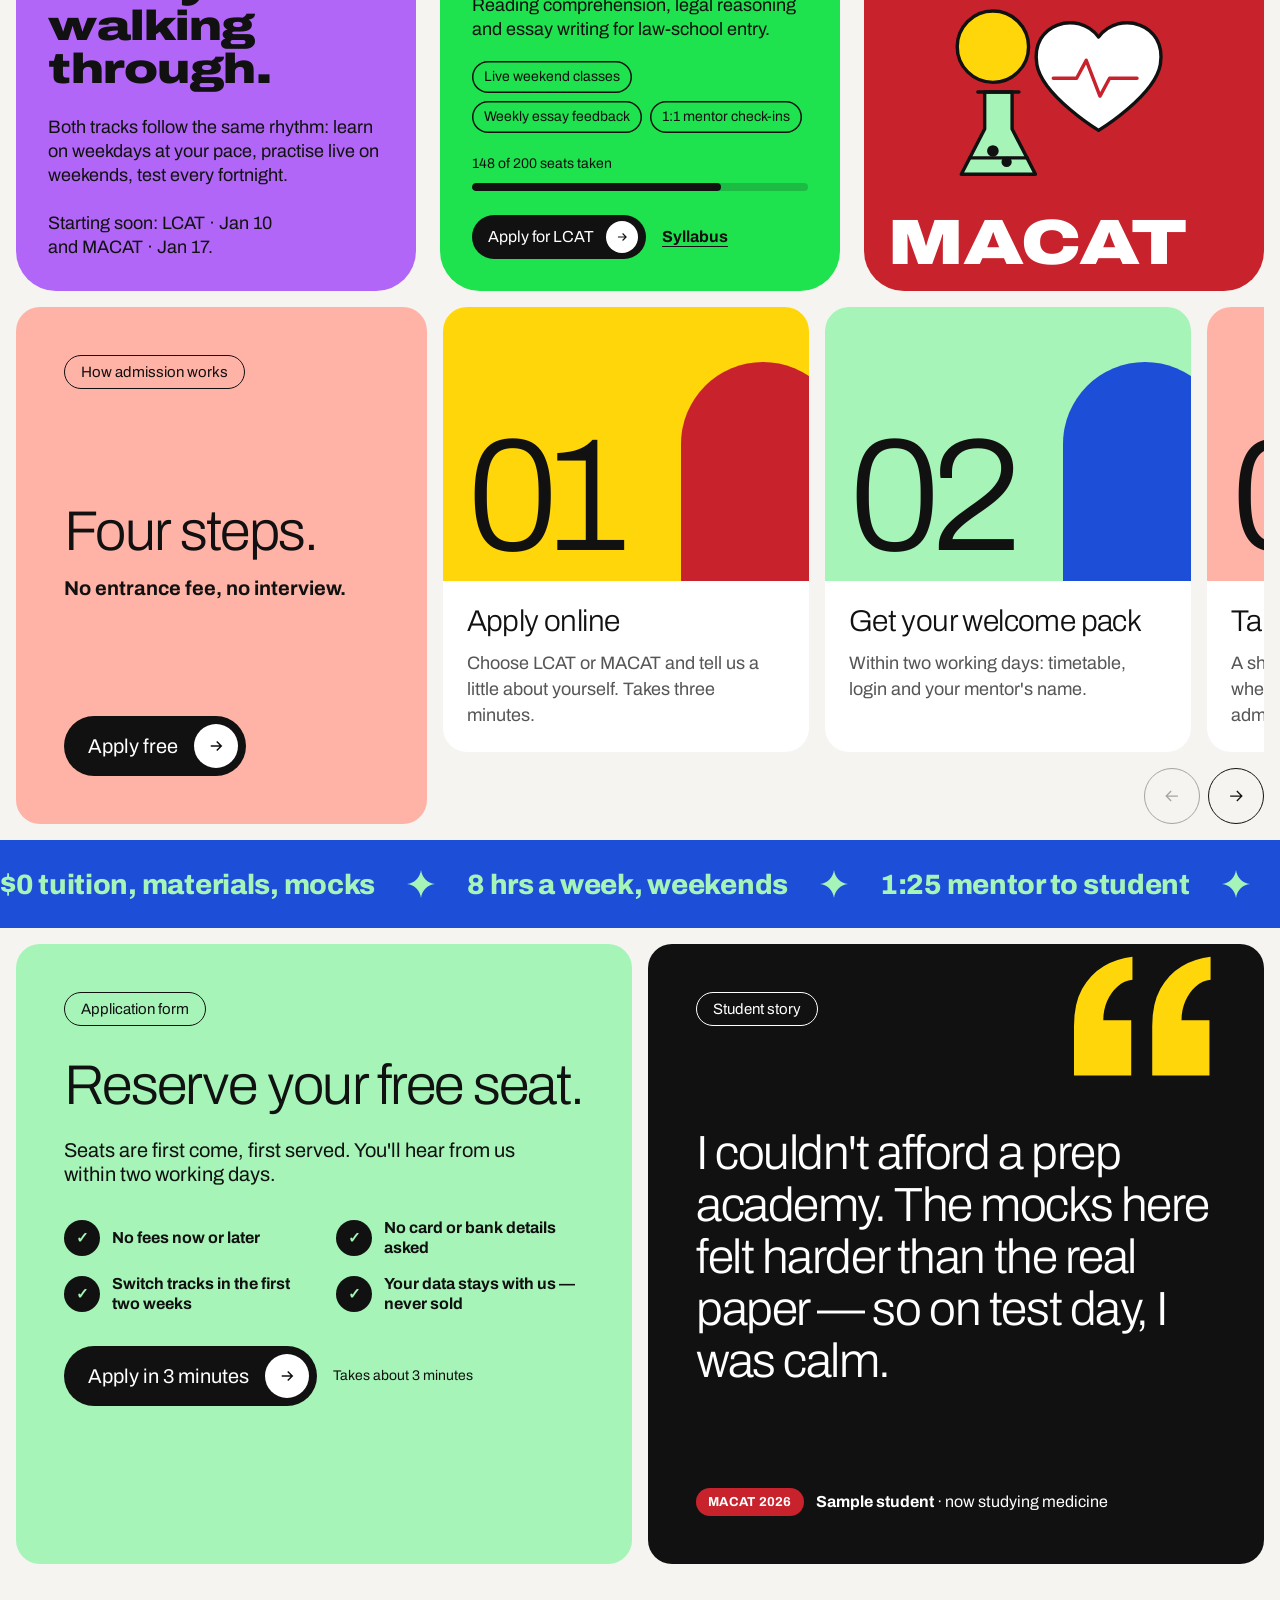
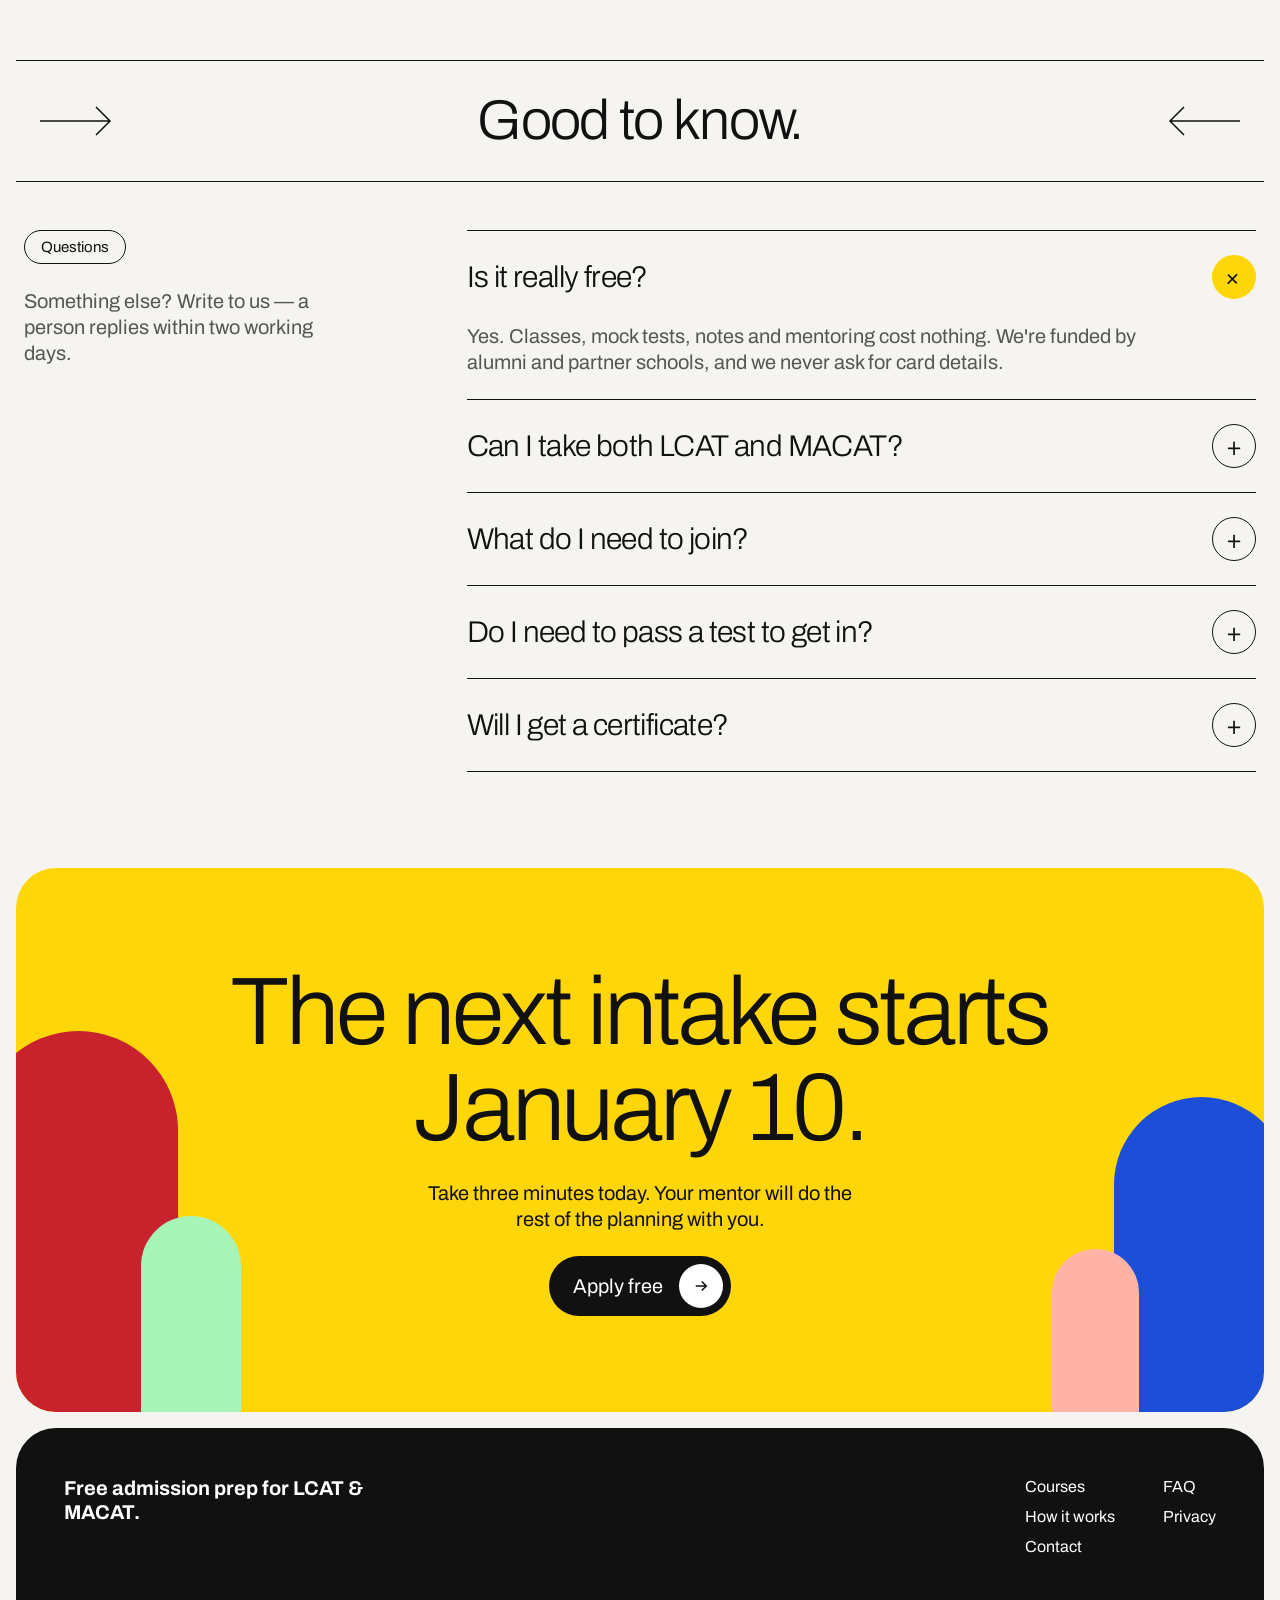
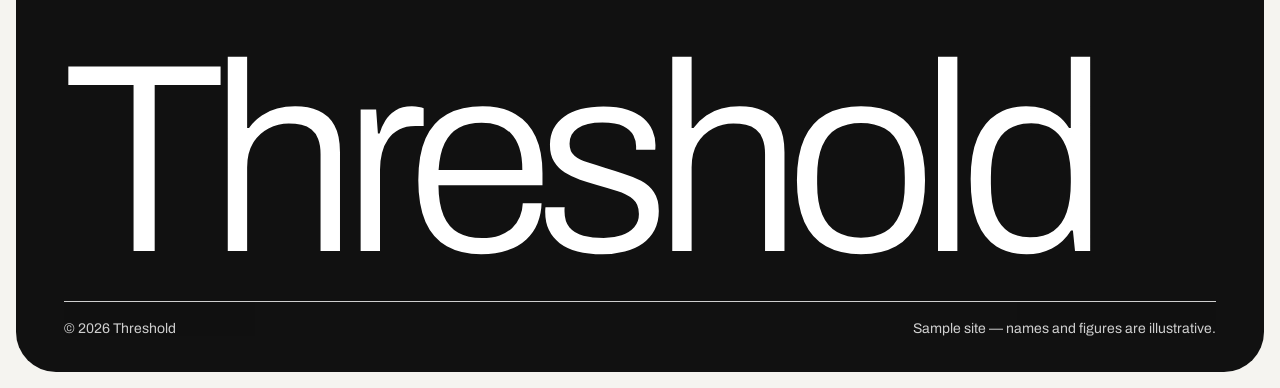
==== commit eb4c74ce: "Restyle Courses as a three-column bento Tall purple intro panel, then an illustrated tile and a colo" ====
--- a/index.html
+++ b/index.html
@@ -28,34 +28,65 @@
 
   <section class="th-marquee th-marquee--tomato" aria-label="Live weekend classes, online and recorded for replay. Full-length mocks, timed, marked and explained. Personal mentor with check-ins every two weeks. Certificate on completing the course."><div class="th-marquee__track" aria-hidden="true"><span class="th-marquee__item">Live weekend classes · Online, recorded for replay <svg viewBox="0 0 24 24" aria-hidden="true"><path fill="currentColor" d="M12 0c.9 6.6 5.4 11.1 12 12-6.6.9-11.1 5.4-12 12-.9-6.6-5.4-11.1-12-12C6.6 11.1 11.1 6.6 12 0z"/></svg></span><span class="th-marquee__item">Full-length mocks · Timed, marked, explained <svg viewBox="0 0 24 24" aria-hidden="true"><path fill="currentColor" d="M12 0c.9 6.6 5.4 11.1 12 12-6.6.9-11.1 5.4-12 12-.9-6.6-5.4-11.1-12-12C6.6 11.1 11.1 6.6 12 0z"/></svg></span><span class="th-marquee__item">Personal mentor · Check-ins every two weeks <svg viewBox="0 0 24 24" aria-hidden="true"><path fill="currentColor" d="M12 0c.9 6.6 5.4 11.1 12 12-6.6.9-11.1 5.4-12 12-.9-6.6-5.4-11.1-12-12C6.6 11.1 11.1 6.6 12 0z"/></svg></span><span class="th-marquee__item">Certificate · On completing the course <svg viewBox="0 0 24 24" aria-hidden="true"><path fill="currentColor" d="M12 0c.9 6.6 5.4 11.1 12 12-6.6.9-11.1 5.4-12 12-.9-6.6-5.4-11.1-12-12C6.6 11.1 11.1 6.6 12 0z"/></svg></span></div><div class="th-marquee__track" aria-hidden="true"><span class="th-marquee__item">Live weekend classes · Online, recorded for replay <svg viewBox="0 0 24 24" aria-hidden="true"><path fill="currentColor" d="M12 0c.9 6.6 5.4 11.1 12 12-6.6.9-11.1 5.4-12 12-.9-6.6-5.4-11.1-12-12C6.6 11.1 11.1 6.6 12 0z"/></svg></span><span class="th-marquee__item">Full-length mocks · Timed, marked, explained <svg viewBox="0 0 24 24" aria-hidden="true"><path fill="currentColor" d="M12 0c.9 6.6 5.4 11.1 12 12-6.6.9-11.1 5.4-12 12-.9-6.6-5.4-11.1-12-12C6.6 11.1 11.1 6.6 12 0z"/></svg></span><span class="th-marquee__item">Personal mentor · Check-ins every two weeks <svg viewBox="0 0 24 24" aria-hidden="true"><path fill="currentColor" d="M12 0c.9 6.6 5.4 11.1 12 12-6.6.9-11.1 5.4-12 12-.9-6.6-5.4-11.1-12-12C6.6 11.1 11.1 6.6 12 0z"/></svg></span><span class="th-marquee__item">Certificate · On completing the course <svg viewBox="0 0 24 24" aria-hidden="true"><path fill="currentColor" d="M12 0c.9 6.6 5.4 11.1 12 12-6.6.9-11.1 5.4-12 12-.9-6.6-5.4-11.1-12-12C6.6 11.1 11.1 6.6 12 0z"/></svg></span></div></section>
 
-  <section class="split courses pad gap" id="courses">
-    <div class="th-panel th-panel--sun rv">
-      <span class="th-label">Two free courses</span>
-      <div style="display:grid;gap:24px"><h2 class="th-panel__title">Pick the door you're walking through.</h2><p class="th-panel__desc">Both tracks follow the same rhythm: learn on weekdays at your pace, practise live on weekends, test every fortnight.</p></div>
-      <div class="explore"><b>Starting soon</b><div><span class="th-tag">LCAT · Jan 10</span><span>and</span><span class="th-tag">MACAT · Jan 17</span></div></div>
+  <section class="courses pad gap" id="courses">
+    <div class="c-col">
+      <div class="c-card c-card--grape c-intro rv">
+        <div class="c-intro__top"><span class="th-label">Two free courses</span><svg class="c-doodle" viewBox="0 0 200 180" aria-hidden="true" fill="none" stroke="#111" stroke-width="4" stroke-linejoin="round" stroke-linecap="round">
+        <rect x="18" y="128" width="150" height="34" rx="4" fill="#ff8c1a"/><path d="M150 128v34" />
+        <rect x="32" y="96" width="132" height="32" rx="4" fill="#ffffff"/><path d="M48 96v32M56 104h80"/>
+        <rect x="24" y="62" width="140" height="34" rx="4" fill="#1d4ed8"/><path d="M146 62v34"/>
+        <path d="M120 10l52 52-14 14-52-52z" fill="#ffd60a"/><path d="M106 24l-8 30 30-8" fill="#ffffff"/><path d="M98 54l6-2" />
+        <circle cx="46" cy="38" r="16" fill="#c8232c"/><path d="M46 22c2-8 8-12 14-12" />
+      </svg></div>
+        <div class="c-intro__body">
+          <h2 class="c-title c-title--xl">Pick the door you're walking through.</h2>
+          <p class="c-desc">Both tracks follow the same rhythm: learn on weekdays at your pace, practise live on weekends, test every fortnight.</p>
+          <p class="c-desc">Starting soon: LCAT · Jan 10<br>and MACAT · Jan 17.</p>
+        </div>
+      </div>
     </div>
-    <article class="th-card th-track th-track--lcat rv">
-      <div class="th-track__media"><span class="th-track__acronym">LCAT</span><span class="th-badge th-badge--free">Free</span></div>
-      <div class="th-track__body">
-        <h3 class="th-track__title">Law admission prep</h3>
-        <p class="th-track__lede">Reading comprehension, legal reasoning and essay writing for law-school entry.</p>
-        <dl class="th-facts"><div><dt>Weeks</dt><dd>12</dd></div><div><dt>Mocks</dt><dd>8</dd></div><div><dt>Starts</dt><dd>Jan 10</dd></div></dl>
-        <ul class="th-list"><li>Live weekend classes</li><li>Weekly essay feedback</li><li>1:1 mentor check-ins</li></ul>
-        <div class="th-seats"><span>148 of 200 seats taken</span><div class="th-seats__bar"><div class="th-seats__fill" style="width:74%"></div></div></div>
-        <div class="th-track__foot"><button class="th-btn th-btn--sm js-apply" data-track="lcat" type="button">Apply for LCAT <span class="th-btn__arrow"><svg viewBox="0 0 24 24" fill="none" stroke="currentColor" stroke-width="2" aria-hidden="true"><path d="M5 12h14M13 6l6 6-6 6"/></svg></span></button><a class="th-link" href="#">Syllabus</a></div>
+    <div class="c-col">
+      <div class="c-tile c-tile--lcat rv" role="img" aria-label="LCAT, law admission prep, free">
+        <span class="th-label">Free · LCAT</span>
+        <svg class="c-art" viewBox="0 0 400 300" aria-hidden="true" fill="none" stroke="#111" stroke-width="5" stroke-linejoin="round" stroke-linecap="round">
+          <circle cx="300" cy="80" r="56" fill="#ffd60a"/>
+          <path d="M200 60v190M120 250h160" /><rect x="150" y="240" width="100" height="22" rx="6" fill="#ffffff"/>
+          <path d="M90 90h220" /><circle cx="200" cy="60" r="14" fill="#ffffff"/>
+          <path d="M90 90l-40 90M90 90l40 90M310 90l-40 90M310 90l40 90"/>
+          <path d="M40 180h100a50 40 0 0 1-100 0z" fill="#ffffff"/><path d="M260 180h100a50 40 0 0 1-100 0z" fill="#a6f4b8"/>
+        </svg>
+        <span class="c-tile__acronym" aria-hidden="true">LCAT</span>
       </div>
-    </article>
-    <article class="th-card th-track th-track--macat rv">
-      <div class="th-track__media"><span class="th-track__acronym">MACAT</span><span class="th-badge th-badge--free">Free</span></div>
-      <div class="th-track__body">
-        <h3 class="th-track__title">Medical admission prep</h3>
-        <p class="th-track__lede">Biology, chemistry, physics and reasoning drills built around the MACAT paper.</p>
-        <dl class="th-facts"><div><dt>Weeks</dt><dd>16</dd></div><div><dt>Mocks</dt><dd>10</dd></div><div><dt>Starts</dt><dd>Jan 17</dd></div></dl>
-        <ul class="th-list"><li>Concept videos + live labs</li><li>Timed question banks</li><li>Score review after every mock</li></ul>
-        <div class="th-seats"><span>96 of 250 seats taken</span><div class="th-seats__bar"><div class="th-seats__fill" style="width:38%"></div></div></div>
-        <div class="th-track__foot"><button class="th-btn th-btn--sm js-apply" data-track="macat" type="button">Apply for MACAT <span class="th-btn__arrow"><svg viewBox="0 0 24 24" fill="none" stroke="currentColor" stroke-width="2" aria-hidden="true"><path d="M5 12h14M13 6l6 6-6 6"/></svg></span></button><a class="th-link" href="#">Syllabus</a></div>
+      <article class="c-card c-card--lime rv">
+        <h3 class="c-title">Law admission prep</h3>
+        <p class="c-sub">12 weeks · 8 mocks · starts Jan 10</p>
+        <p class="c-desc">Reading comprehension, legal reasoning and essay writing for law-school entry.</p>
+        <ul class="c-pills"><li>Live weekend classes</li><li>Weekly essay feedback</li><li>1:1 mentor check-ins</li></ul>
+        <div class="c-seats"><span>148 of 200 seats taken</span><div class="c-seats__bar"><div style="width:74%"></div></div></div>
+        <div class="c-foot"><button class="th-btn th-btn--sm js-apply" data-track="lcat" type="button">Apply for LCAT <span class="th-btn__arrow"><svg viewBox="0 0 24 24" fill="none" stroke="currentColor" stroke-width="2" aria-hidden="true"><path d="M5 12h14M13 6l6 6-6 6"/></svg></span></button><a class="c-link" href="#">Syllabus</a></div>
+      </article>
+    </div>
+    <div class="c-col">
+      <article class="c-card c-card--tangerine rv">
+        <h3 class="c-title">Medical admission prep</h3>
+        <p class="c-sub">16 weeks · 10 mocks · starts Jan 17</p>
+        <p class="c-desc">Biology, chemistry, physics and reasoning drills built around the MACAT paper.</p>
+        <ul class="c-pills"><li>Concept videos + live labs</li><li>Timed question banks</li><li>Score review after every mock</li></ul>
+        <div class="c-seats"><span>96 of 250 seats taken</span><div class="c-seats__bar"><div style="width:38%"></div></div></div>
+        <div class="c-foot"><button class="th-btn th-btn--sm js-apply" data-track="macat" type="button">Apply for MACAT <span class="th-btn__arrow"><svg viewBox="0 0 24 24" fill="none" stroke="currentColor" stroke-width="2" aria-hidden="true"><path d="M5 12h14M13 6l6 6-6 6"/></svg></span></button><a class="c-link" href="#">Syllabus</a></div>
+      </article>
+      <div class="c-tile c-tile--macat rv" role="img" aria-label="MACAT, medical admission prep, free">
+        <span class="th-label">Free · MACAT</span>
+        <svg class="c-art" viewBox="0 0 400 300" aria-hidden="true" fill="none" stroke="#111" stroke-width="5" stroke-linejoin="round" stroke-linecap="round">
+          <circle cx="96" cy="84" r="52" fill="#ffd60a"/>
+          <path d="M250 70c-30-40-100-20-90 40 8 46 90 96 90 96s82-50 90-96c10-60-60-80-90-40z" fill="#ffffff"/>
+          <path d="M184 130h34l14-26 20 52 14-26h40" stroke="#c8232c"/>
+          <path d="M84 150v54l-34 66h108l-34-66v-54z" fill="#a6f4b8"/><path d="M74 150h60"/><path d="M62 246h84"/>
+          <circle cx="96" cy="236" r="6" fill="#111"/><circle cx="116" cy="252" r="5" fill="#111"/>
+        </svg>
+        <span class="c-tile__acronym" aria-hidden="true">MACAT</span>
       </div>
-    </article>
+    </div>
   </section>
 
   <section class="split how pad gap" id="how">
@@ -127,7 +158,9 @@
 <aside class="drawer" id="drawer" role="dialog" aria-modal="true" aria-labelledby="dtitle" aria-hidden="true">
   <div class="th-arrowshead"><svg viewBox="0 0 72 32" fill="none" stroke="currentColor" stroke-width="1.5" aria-hidden="true"><path d="M0 16h70M56 2l14 14-14 14"/></svg><h2 id="dtitle">Reserve your free seat.</h2><svg viewBox="0 0 72 32" fill="none" stroke="currentColor" stroke-width="1.5" aria-hidden="true"><path d="M72 16H2M16 2 2 16l14 14"/></svg></div>
   <button class="th-arrowbtn drawer-close" id="close" type="button" aria-label="Close application"><svg viewBox="0 0 24 24" fill="none" stroke="currentColor" stroke-width="1.5"><path d="M6 6l12 12M18 6 6 18"/></svg></button>
-  <form id="form" novalidate>
+  <form id="form" action="https://formspree.io/f/xaeezabw" method="POST" novalidate>
+    <input type="hidden" name="_subject" value="New Threshold application">
+    <input type="text" name="_gotcha" tabindex="-1" autocomplete="off" aria-hidden="true" style="position:absolute;left:-9999px">
     <ol class="th-steps" aria-label="Application progress">
       <li class="th-step is-done"><div class="th-step__bar"></div><span class="th-step__label">Track</span></li>
       <li class="th-step is-current" aria-current="step"><div class="th-step__bar"></div><span class="th-step__label">Details</span></li>
@@ -139,16 +172,17 @@
       <label><input type="radio" name="track" value="macat"><strong>MACAT</strong><span>Medical · 16 weeks · Jan 17</span></label>
     </fieldset>
     <div class="row2">
-      <div class="th-field"><label class="th-field__label" for="fn">Full name</label><input class="th-input" id="fn" required autocomplete="name" placeholder="As on your ID"><span class="th-field__help" data-help="Used on your certificate.">Used on your certificate.</span></div>
-      <div class="th-field"><label class="th-field__label" for="em">Email</label><input class="th-input" id="em" type="email" required autocomplete="email" placeholder="you@example.com"><span class="th-field__help" data-help="Your welcome pack goes here.">Your welcome pack goes here.</span></div>
+      <div class="th-field"><label class="th-field__label" for="fn">Full name</label><input class="th-input" id="fn" name="name" required autocomplete="name" placeholder="As on your ID"><span class="th-field__help" data-help="Used on your certificate.">Used on your certificate.</span></div>
+      <div class="th-field"><label class="th-field__label" for="em">Email</label><input class="th-input" id="em" name="email" type="email" required autocomplete="email" placeholder="you@example.com"><span class="th-field__help" data-help="Your welcome pack goes here.">Your welcome pack goes here.</span></div>
     </div>
     <div class="row2">
-      <div class="th-field"><label class="th-field__label" for="ph">Phone <small>(optional)</small></label><input class="th-input" id="ph" type="tel" autocomplete="tel" placeholder="+1 416 555 0123"><span class="th-field__help">Class reminders only.</span></div>
-      <div class="th-field"><label class="th-field__label" for="lv">Current level</label><select class="th-input" id="lv"><option>Final year of high school</option><option>Gap year</option><option>Undergraduate</option><option>Repeating the test</option></select><span class="th-field__help">Helps us place you.</span></div>
+      <div class="th-field"><label class="th-field__label" for="ph">Phone <small>(optional)</small></label><input class="th-input" id="ph" name="phone" type="tel" autocomplete="tel" placeholder="+1 416 555 0123"><span class="th-field__help">Class reminders only.</span></div>
+      <div class="th-field"><label class="th-field__label" for="lv">Current level</label><select class="th-input" id="lv" name="level"><option>Final year of high school</option><option>Gap year</option><option>Undergraduate</option><option>Repeating the test</option></select><span class="th-field__help">Helps us place you.</span></div>
     </div>
-    <div class="th-field"><label class="th-field__label" for="why">Why this course? <small>(optional)</small></label><textarea class="th-input" id="why" rows="3" placeholder="A sentence or two is plenty."></textarea></div>
-    <label class="consent"><input type="checkbox" checked> Send me class reminders and my mock-test results by email.</label>
+    <div class="th-field"><label class="th-field__label" for="why">Why this course? <small>(optional)</small></label><textarea class="th-input" id="why" name="why" rows="3" placeholder="A sentence or two is plenty."></textarea></div>
+    <label class="consent"><input type="checkbox" name="reminders" value="yes" checked> Send me class reminders and my mock-test results by email.</label>
     <div class="th-notice th-notice--success hidden" id="ok" role="status"><span class="th-notice__mark" aria-hidden="true">✓</span><div><strong>Application received</strong><span class="th-muted" id="okmsg">We've emailed your welcome pack.</span></div></div>
+    <div class="th-notice th-notice--danger hidden" id="fail" role="alert"><span class="th-notice__mark" aria-hidden="true">!</span><div><strong>We couldn’t send your application</strong><span class="th-muted"> Check your connection and try again. Nothing was lost.</span></div></div>
     <div class="form-foot"><small>Takes about 3 minutes</small><button class="th-btn" type="submit">Submit application <span class="th-btn__arrow"><svg viewBox="0 0 24 24" fill="none" stroke="currentColor" stroke-width="2" aria-hidden="true"><path d="M5 12h14M13 6l6 6-6 6"/></svg></span></button></div>
   </form>
 </aside>
--- a/css/tokens.css
+++ b/css/tokens.css
@@ -13,6 +13,9 @@
   --blush: #ffb3a7;
   --mint: #a6f4b8;
   --on-bright: #111111;
+  --grape: #b266f8;
+  --lime: #1fe24f;
+  --tangerine: #ff8c1a;
   --tomato: #c8232c;
   --cobalt: #1d4ed8;
   --lcat: var(--cobalt);
@@ -39,6 +42,9 @@
   --blush: #ffb3a7;
   --mint: #a6f4b8;
   --on-bright: #111111;
+  --grape: #b266f8;
+  --lime: #1fe24f;
+  --tangerine: #ff8c1a;
   --tomato: #c8232c;
   --cobalt: #1d4ed8;
   --lcat: #8ab0ff;
@@ -65,6 +71,9 @@
   --blush: #ffb3a7;
   --mint: #a6f4b8;
   --on-bright: #111111;
+  --grape: #b266f8;
+  --lime: #1fe24f;
+  --tangerine: #ff8c1a;
   --tomato: #c8232c;
   --cobalt: #1d4ed8;
   --lcat: #8ab0ff;
--- a/css/components.css
+++ b/css/components.css
@@ -1,4 +1,4 @@
-@import url('https://fonts.googleapis.com/css2?family=Archivo:wght@300..800&display=swap');
+@import url('https://fonts.googleapis.com/css2?family=Archivo:wdth,wght@62..125,300..900&display=swap');
 
 /* Threshold — component styles. Every value reads a token from tokens.css. */
 .th { font-family: var(--font-sans); color: var(--ink); background: var(--surface-100); font-size: 16px; line-height: 22px; -webkit-font-smoothing: antialiased; }
--- a/css/site.css
+++ b/css/site.css
@@ -38,12 +38,42 @@
 
   /* split sections: panel + content */
   .split { display: grid; gap: var(--space-4); }
-  .courses { grid-template-columns: 1fr 1fr 1fr; }
-  .courses .th-panel { justify-content: space-between; }
-  .explore { display: grid; gap: var(--space-3); }
-  .explore b { font: 700 20px/24px var(--font-sans); }
-  .explore div { display: flex; gap: var(--space-2); flex-wrap: wrap; align-items: center; }
-  .explore .th-tag { background: var(--surface-0); }
+  /* courses: three-column bento — tall intro panel, then a tile + colour card per course */
+  .courses { display: grid; grid-template-columns: repeat(3, 1fr); gap: var(--space-6); }
+  .c-col { display: flex; flex-direction: column; gap: var(--space-6); min-width: 0; }
+  .c-card { border-radius: var(--radius-lg); padding: var(--space-8) var(--space-8); color: var(--on-bright); display: flex; flex-direction: column; gap: var(--space-3); }
+  .c-card--grape { background: var(--grape); }
+  .c-card--lime { background: var(--lime); }
+  .c-card--tangerine { background: var(--tangerine); }
+  .c-intro { flex: 1; justify-content: space-between; gap: var(--space-8); min-height: 760px; }
+  .c-intro .th-label { color: var(--on-bright); white-space: nowrap; }
+  .c-intro__top { display: flex; justify-content: space-between; align-items: flex-start; gap: var(--space-4); }
+  .c-doodle { width: 46%; max-width: 200px; margin-right: 12%; }
+  .c-intro__body { display: grid; gap: var(--space-6); }
+  .c-title { margin: 0; font: 900 28px/1.05 var(--font-sans); font-stretch: 125%; letter-spacing: -0.01em; }
+  .c-title--xl { font-size: 42px; line-height: 1.02; }
+  .c-sub { margin: 0; font: 700 18px/24px var(--font-sans); }
+  .c-desc { margin: 0; font: 400 18px/24px var(--font-sans); max-width: 40ch; }
+  .c-pills { list-style: none; margin: var(--space-2) 0 0; padding: 0; display: flex; flex-wrap: wrap; gap: var(--space-2); }
+  .c-pills li { height: 32px; display: inline-flex; align-items: center; padding: 0 var(--space-3); border-radius: var(--radius-pill); box-shadow: inset 0 0 0 1.5px var(--on-bright); font-size: 14px; }
+  .c-seats { display: grid; gap: var(--space-2); font-size: 14px; margin-top: var(--space-2); }
+  .c-seats__bar { height: 8px; border-radius: var(--radius-pill); background: rgba(17,17,17,.18); overflow: hidden; }
+  .c-seats__bar div { height: 100%; border-radius: inherit; background: var(--on-bright); }
+  .c-foot { display: flex; gap: var(--space-4); align-items: center; flex-wrap: wrap; margin-top: var(--space-3); }
+  .c-foot .th-btn { background: #111111; color: #ffffff; }
+  .c-foot .th-btn .th-btn__arrow { background: #ffffff; color: #111111; }
+  .c-foot .th-btn::before { background: #ffffff; }
+  .c-foot .th-btn:hover { color: #111111; }
+  .c-foot .th-btn:hover .th-btn__arrow { background: #111111; color: #ffffff; }
+  .c-link { color: var(--on-bright); font-weight: 700; text-underline-offset: 4px; }
+  .c-tile { position: relative; flex: 1; min-height: 340px; border-radius: var(--radius-lg); overflow: hidden; display: flex; align-items: center; justify-content: center; }
+  .c-tile--lcat { background: var(--cobalt); }
+  .c-tile--macat { background: var(--tomato); }
+  .c-tile .th-label { position: absolute; top: var(--space-6); left: var(--space-6); color: #ffffff; z-index: 1; }
+  .c-tile { padding: 72px var(--space-6) 96px; }
+  .c-art { width: 78%; max-width: 340px; max-height: 100%; transition: transform .6s cubic-bezier(.2,.8,.2,1); }
+  .c-tile:hover .c-art { transform: scale(1.05) rotate(-2deg); }
+  .c-tile__acronym { position: absolute; left: var(--space-6); bottom: var(--space-4); font: 900 64px/1 var(--font-sans); font-stretch: 125%; color: #ffffff; }
 
   /* how it works: panel + horizontal carousel */
   .how { grid-template-columns: 1fr 2fr; }
@@ -127,6 +157,9 @@
 
   @media (max-width: 1000px) {
     .courses, .how, .apply, .faq-sec { grid-template-columns: 1fr; }
+    .c-intro { min-height: 0; }
+    .c-tile { min-height: 300px; }
+    .c-title--xl { font-size: 34px; }
     .nav-links { display: none; }
     .hero { height: auto; min-height: 760px; padding-top: 140px; }
     .nav { top: var(--space-2); left: var(--space-2); right: var(--space-2); }
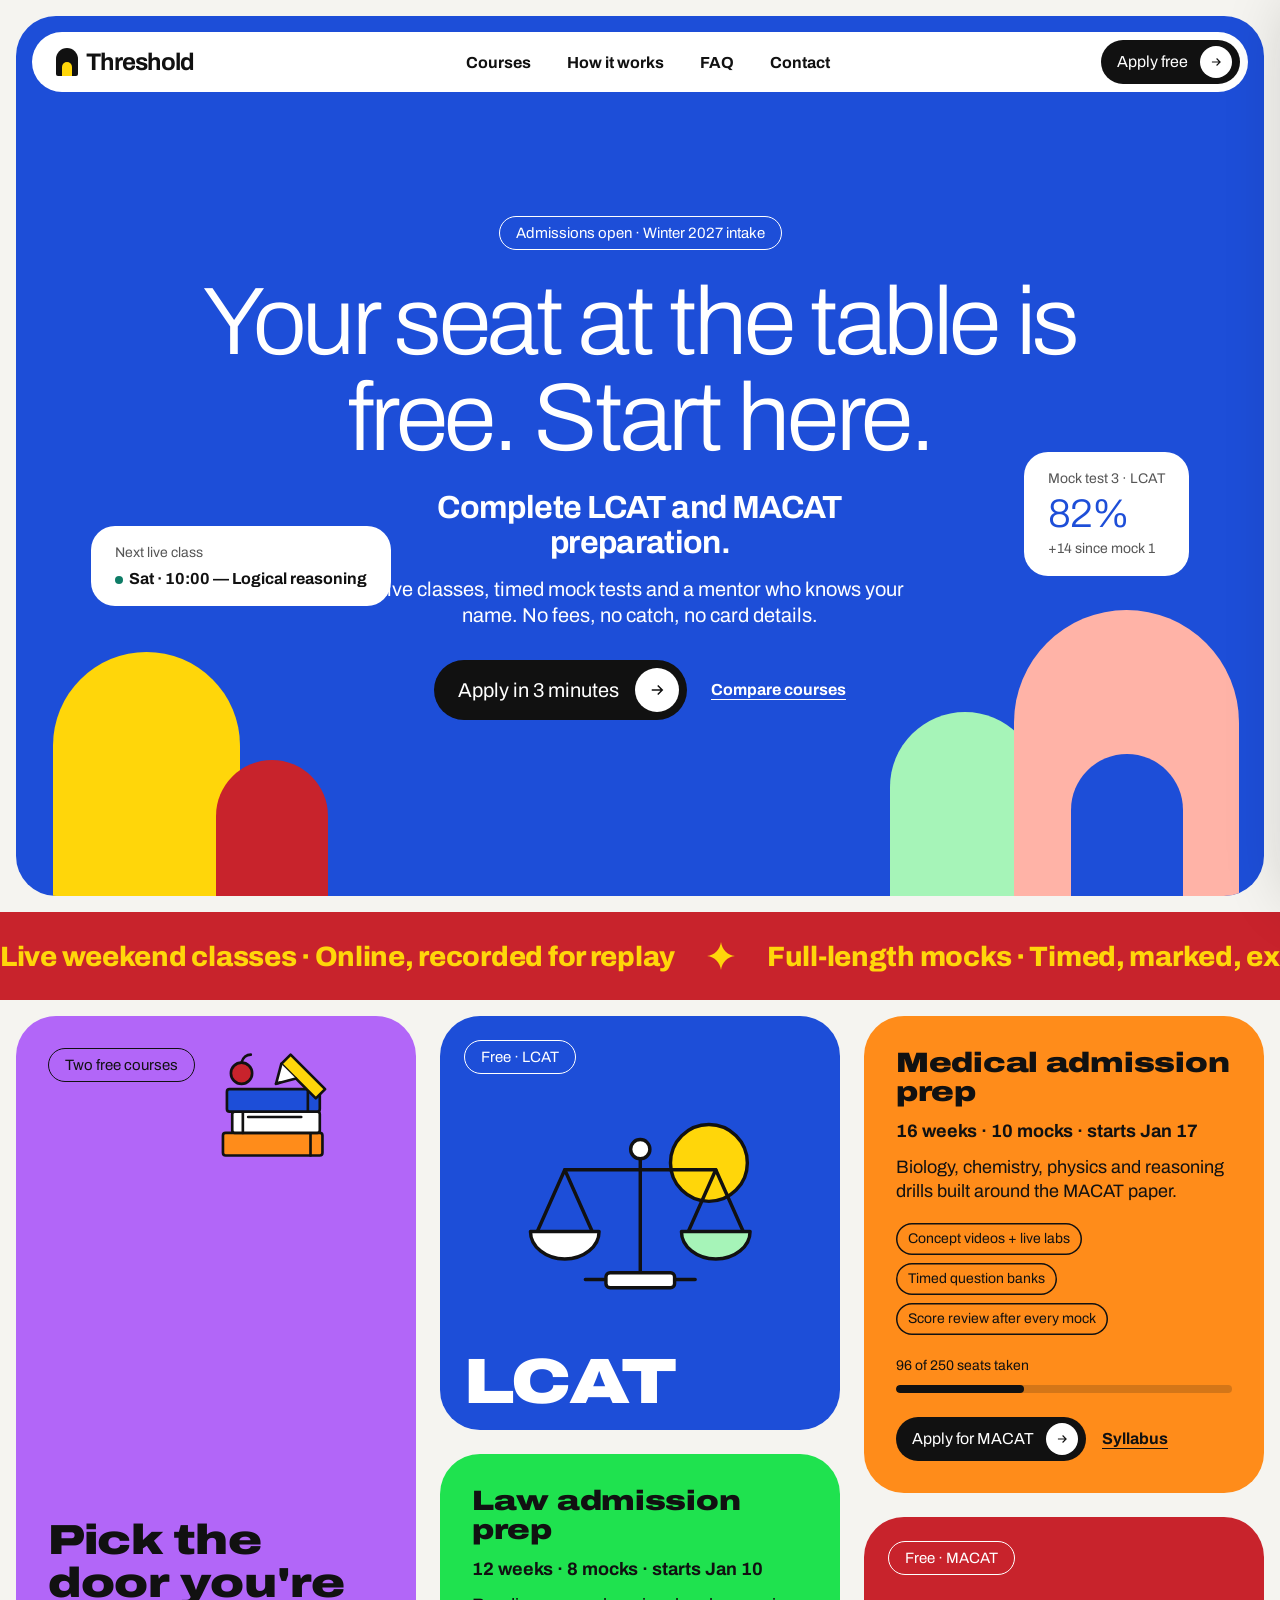
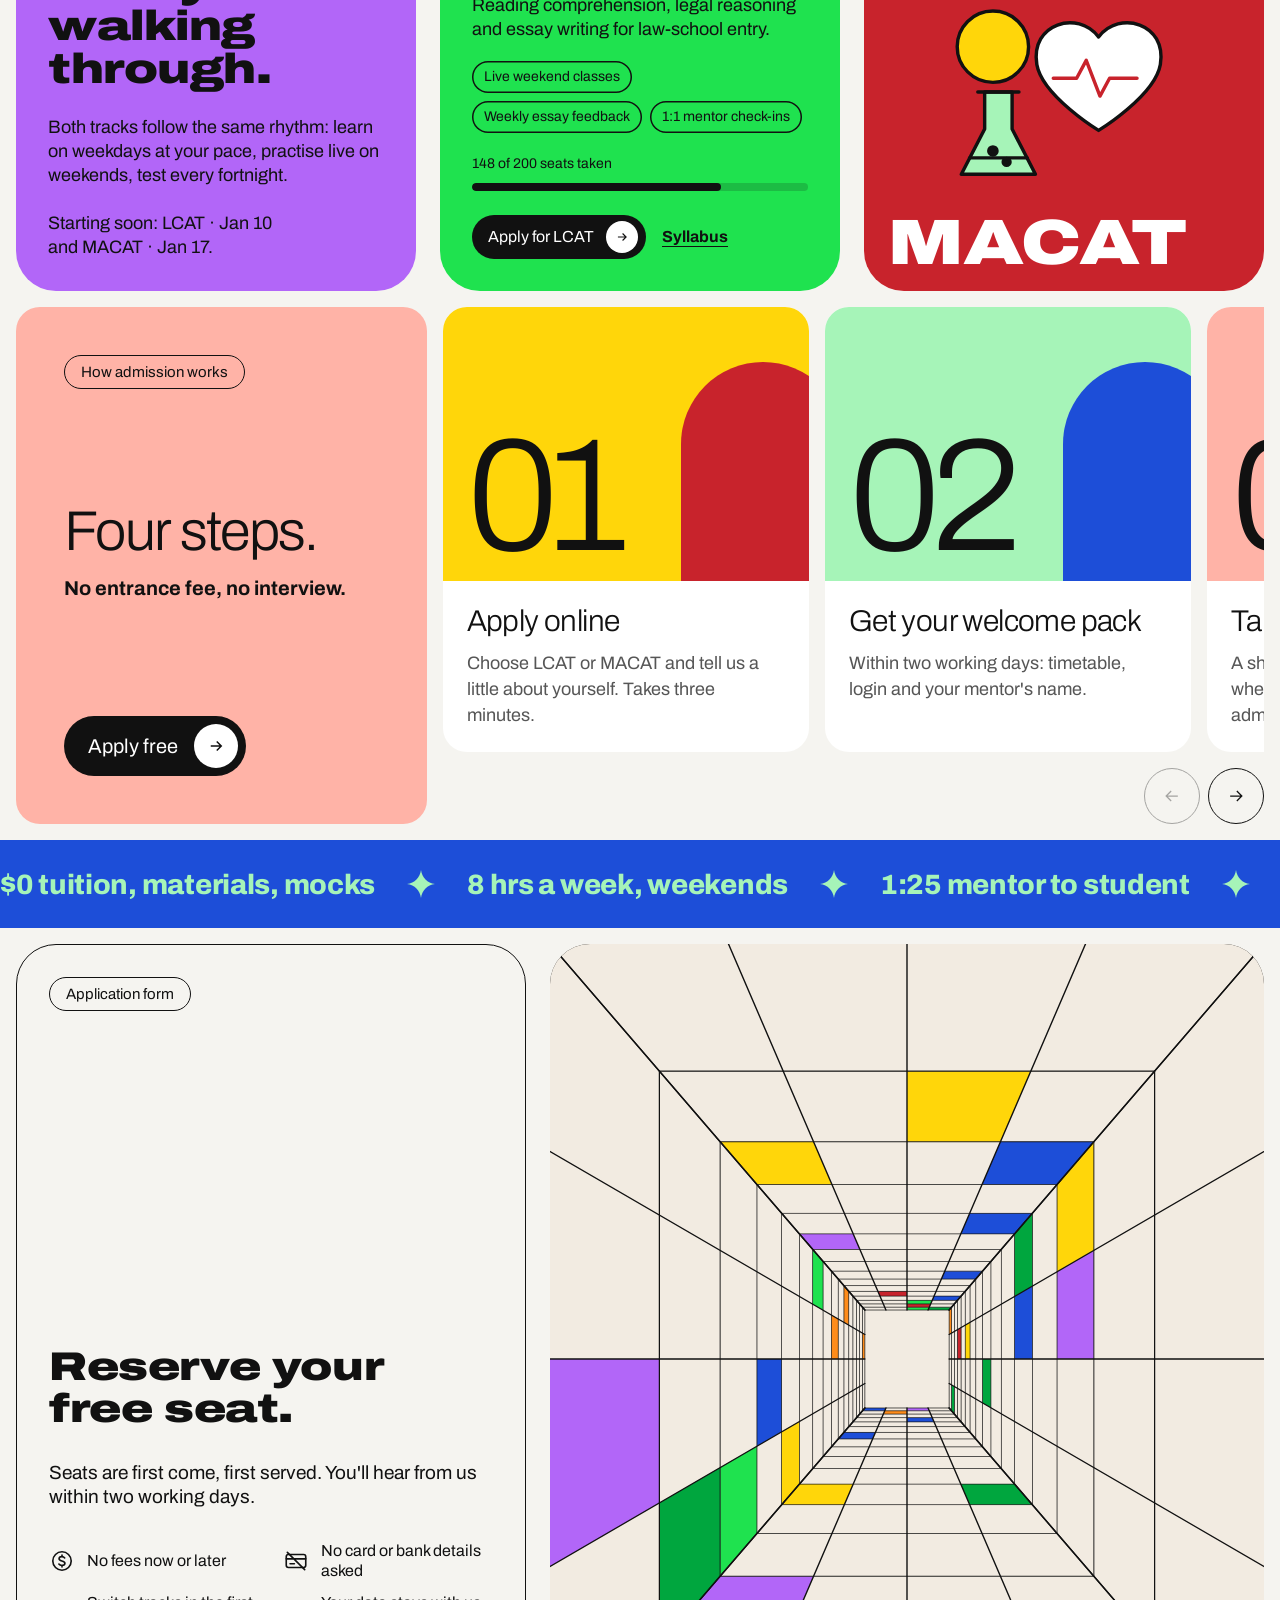
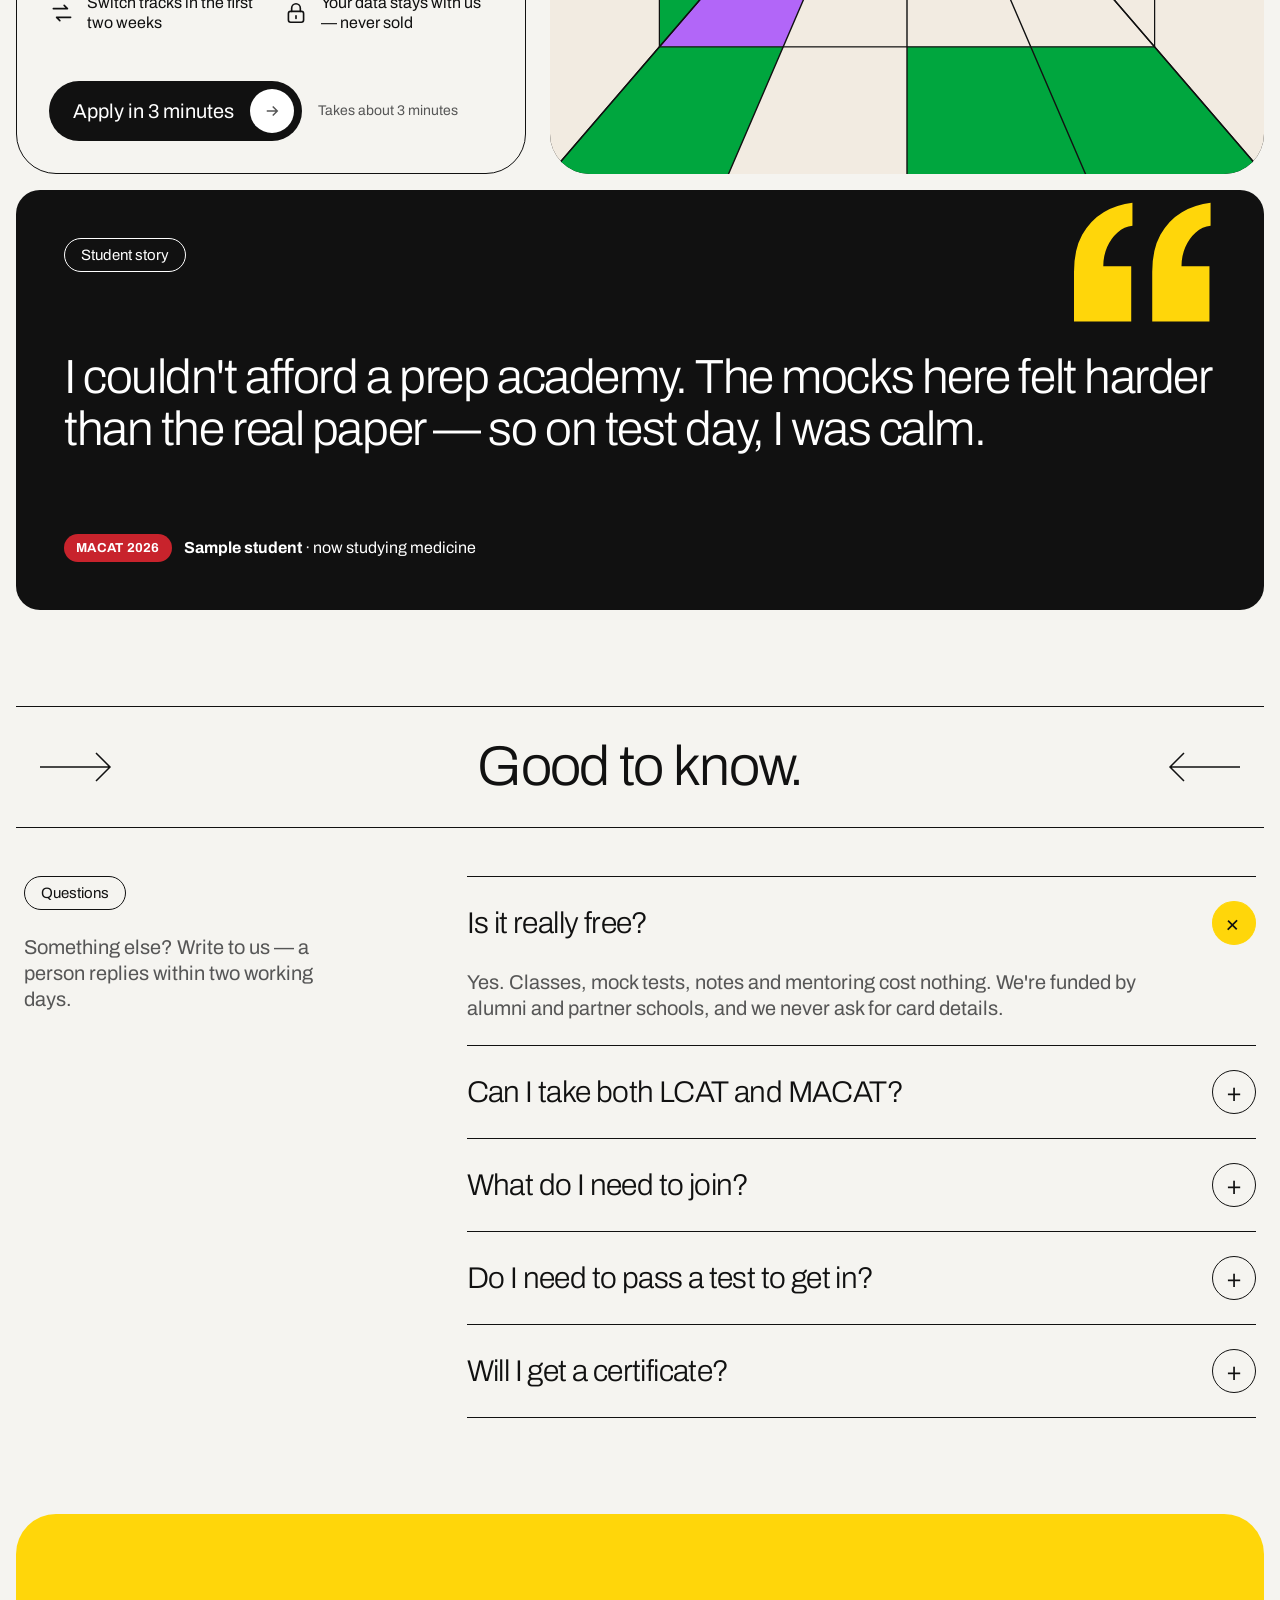
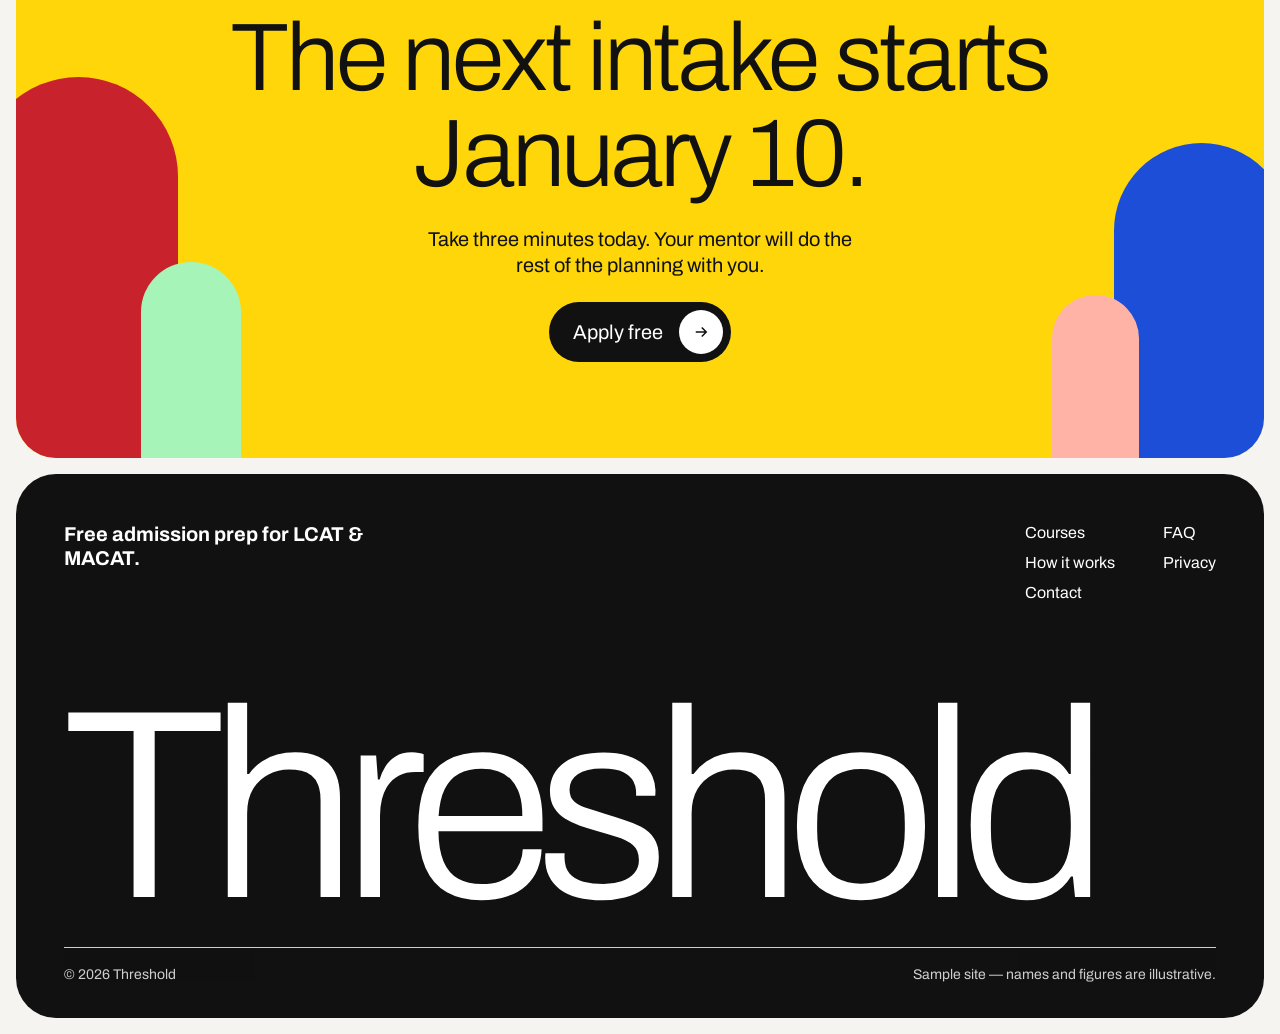
==== commit 84f76ed1: "Add animated perspective tunnel to the Apply section Outlined card with the application copy, icon f" ====
--- a/index.html
+++ b/index.html
@@ -11,7 +11,7 @@
 
 <header class="nav"><div class="nav-bar">
   <a class="logo" href="#top"><span class="logo-mark" aria-hidden="true"></span>Threshold</a>
-  <nav aria-label="Main"><ul class="nav-links"><li><a href="#courses">Courses</a></li><li><a href="#how">How it works</a></li><li><a href="#faq">FAQ</a></li><li><a href="#contact">Contact</a></li></ul></nav>
+  <nav aria-label="Main"><ul class="nav-links"><li><a href="#courses">Courses</a></li><li><a href="#how">How it works</a></li><li><a href="#faq">FAQ</a></li><li><a href="contact.html">Contact</a></li></ul></nav>
   <button class="th-btn th-btn--sm js-apply" type="button">Apply free <span class="th-btn__arrow"><svg viewBox="0 0 24 24" fill="none" stroke="currentColor" stroke-width="2" aria-hidden="true"><path d="M5 12h14M13 6l6 6-6 6"/></svg></span></button>
 </div></header>
 
@@ -108,13 +108,20 @@
 
   <div class="gap"><section class="th-marquee th-marquee--cobalt" aria-label="$0 tuition, materials, mocks. 8 hrs a week, weekends. 1:25 mentor to student."><div class="th-marquee__track" aria-hidden="true"><span class="th-marquee__item">$0 tuition, materials, mocks <svg viewBox="0 0 24 24" aria-hidden="true"><path fill="currentColor" d="M12 0c.9 6.6 5.4 11.1 12 12-6.6.9-11.1 5.4-12 12-.9-6.6-5.4-11.1-12-12C6.6 11.1 11.1 6.6 12 0z"/></svg></span><span class="th-marquee__item">8 hrs a week, weekends <svg viewBox="0 0 24 24" aria-hidden="true"><path fill="currentColor" d="M12 0c.9 6.6 5.4 11.1 12 12-6.6.9-11.1 5.4-12 12-.9-6.6-5.4-11.1-12-12C6.6 11.1 11.1 6.6 12 0z"/></svg></span><span class="th-marquee__item">1:25 mentor to student <svg viewBox="0 0 24 24" aria-hidden="true"><path fill="currentColor" d="M12 0c.9 6.6 5.4 11.1 12 12-6.6.9-11.1 5.4-12 12-.9-6.6-5.4-11.1-12-12C6.6 11.1 11.1 6.6 12 0z"/></svg></span></div><div class="th-marquee__track" aria-hidden="true"><span class="th-marquee__item">$0 tuition, materials, mocks <svg viewBox="0 0 24 24" aria-hidden="true"><path fill="currentColor" d="M12 0c.9 6.6 5.4 11.1 12 12-6.6.9-11.1 5.4-12 12-.9-6.6-5.4-11.1-12-12C6.6 11.1 11.1 6.6 12 0z"/></svg></span><span class="th-marquee__item">8 hrs a week, weekends <svg viewBox="0 0 24 24" aria-hidden="true"><path fill="currentColor" d="M12 0c.9 6.6 5.4 11.1 12 12-6.6.9-11.1 5.4-12 12-.9-6.6-5.4-11.1-12-12C6.6 11.1 11.1 6.6 12 0z"/></svg></span><span class="th-marquee__item">1:25 mentor to student <svg viewBox="0 0 24 24" aria-hidden="true"><path fill="currentColor" d="M12 0c.9 6.6 5.4 11.1 12 12-6.6.9-11.1 5.4-12 12-.9-6.6-5.4-11.1-12-12C6.6 11.1 11.1 6.6 12 0z"/></svg></span></div></section></div>
 
-  <section class="split apply pad gap" id="apply">
-    <div class="th-panel th-panel--mint rv">
+  <section class="apply pad gap" id="apply">
+    <div class="apply-card rv">
       <span class="th-label">Application form</span>
-      <div style="display:grid;gap:24px"><h2 class="th-panel__title">Reserve your free seat.</h2><p class="th-panel__desc">Seats are first come, first served. You'll hear from us within two working days.</p></div>
-      <ul class="checks"><li>No fees now or later</li><li>No card or bank details asked</li><li>Switch tracks in the first two weeks</li><li>Your data stays with us — never sold</li></ul>
-      <div style="display:flex;gap:16px;align-items:center;flex-wrap:wrap"><button class="th-btn js-apply" type="button">Apply in 3 minutes <span class="th-btn__arrow"><svg viewBox="0 0 24 24" fill="none" stroke="currentColor" stroke-width="2" aria-hidden="true"><path d="M5 12h14M13 6l6 6-6 6"/></svg></span></button><span style="font-size:14px">Takes about 3 minutes</span></div>
+      <div class="apply-card__body">
+        <h2 class="apply-card__title">Reserve your free seat.</h2>
+        <p class="apply-card__desc">Seats are first come, first served. You'll hear from us within two working days.</p>
+        <ul class="feat"><li><svg viewBox="0 0 24 24" aria-hidden="true"><circle cx="12" cy="12" r="8.5"/><path d="M14.5 9.2c-.6-.8-1.5-1.2-2.6-1.2-1.5 0-2.6.8-2.6 2s1.1 1.6 2.6 2 2.8.9 2.8 2.1-1.2 2-2.8 2c-1.2 0-2.2-.5-2.8-1.3M12 6.5V8m0 8v1.5"/></svg><span>No fees now or later</span></li><li><svg viewBox="0 0 24 24" aria-hidden="true"><rect x="3" y="6" width="18" height="12" rx="2"/><path d="M3 10h18M6.5 14.5h4M4 4l16 16"/></svg><span>No card or bank details asked</span></li><li><svg viewBox="0 0 24 24" aria-hidden="true"><path d="M4 8h13l-3-3M20 16H7l3 3"/></svg><span>Switch tracks in the first two weeks</span></li><li><svg viewBox="0 0 24 24" aria-hidden="true"><rect x="5" y="10.5" width="14" height="10" rx="2"/><path d="M8 10.5V7.5a4 4 0 0 1 8 0v3M12 14.5v2.5"/></svg><span>Your data stays with us — never sold</span></li></ul>
+        <div class="apply-card__cta"><button class="th-btn js-apply" type="button">Apply in 3 minutes <span class="th-btn__arrow"><svg viewBox="0 0 24 24" fill="none" stroke="currentColor" stroke-width="2" aria-hidden="true"><path d="M5 12h14M13 6l6 6-6 6"/></svg></span></button><span>Takes about 3 minutes</span></div>
+      </div>
     </div>
+    <div class="tunnel rv" aria-hidden="true"><canvas id="tunnel"></canvas></div>
+  </section>
+
+  <section class="pad gap">
     <figure class="quote rv" style="margin:0">
       <span class="quote-mark" aria-hidden="true">“</span>
       <span class="th-label">Student story</span>
@@ -148,7 +155,7 @@
 <footer class="foot">
   <div class="foot-top">
     <p>Free admission prep for LCAT &amp; MACAT.</p>
-    <ul class="foot-links"><li><a href="#courses">Courses</a></li><li><a href="#faq">FAQ</a></li><li><a href="#how">How it works</a></li><li><a href="#">Privacy</a></li><li><a href="#contact">Contact</a></li></ul>
+    <ul class="foot-links"><li><a href="#courses">Courses</a></li><li><a href="#faq">FAQ</a></li><li><a href="#how">How it works</a></li><li><a href="#">Privacy</a></li><li><a href="contact.html">Contact</a></li></ul>
   </div>
   <div class="wordmark" aria-hidden="true">Threshold</div>
   <div class="foot-bottom"><span>© 2026 Threshold</span><span>Sample site — names and figures are illustrative.</span></div>
@@ -188,4 +195,5 @@
 </aside>
 
 <script src="js/site.js"></script>
+<script src="js/tunnel.js"></script>
 </body></html>
--- a/css/tokens.css
+++ b/css/tokens.css
@@ -16,6 +16,8 @@
   --grape: #b266f8;
   --lime: #1fe24f;
   --tangerine: #ff8c1a;
+  --meadow: #00a63e;
+  --paper: #f2ebe1;
   --tomato: #c8232c;
   --cobalt: #1d4ed8;
   --lcat: var(--cobalt);
@@ -45,6 +47,8 @@
   --grape: #b266f8;
   --lime: #1fe24f;
   --tangerine: #ff8c1a;
+  --meadow: #00a63e;
+  --paper: #f2ebe1;
   --tomato: #c8232c;
   --cobalt: #1d4ed8;
   --lcat: #8ab0ff;
@@ -74,6 +78,8 @@
   --grape: #b266f8;
   --lime: #1fe24f;
   --tangerine: #ff8c1a;
+  --meadow: #00a63e;
+  --paper: #f2ebe1;
   --tomato: #c8232c;
   --cobalt: #1d4ed8;
   --lcat: #8ab0ff;
--- a/css/site.css
+++ b/css/site.css
@@ -95,11 +95,20 @@
   .rail-nav { display: flex; gap: var(--space-2); justify-content: flex-end; }
 
   /* apply: mint panel + quote tile */
-  .apply { grid-template-columns: 1fr 1fr; }
-  .checks { list-style: none; padding: 0; margin: 0; display: grid; grid-template-columns: 1fr 1fr; gap: var(--space-4) var(--space-6); }
-  .checks li { display: flex; gap: var(--space-3); align-items: center; font: 700 16px/20px var(--font-sans); }
-  .checks li::before { content: "✓"; flex: none; width: 36px; height: 36px; border-radius: 50%; display: grid; place-items: center; background: var(--on-bright); color: var(--mint); font-size: 15px; }
-  .quote { border-radius: var(--radius-md); background: var(--action); color: var(--on-action); padding: var(--space-12); display: flex; flex-direction: column; justify-content: space-between; gap: var(--space-8); position: relative; overflow: hidden; min-height: 620px; }
+  .apply { display: grid; grid-template-columns: minmax(0, 1fr) minmax(0, 1.4fr); gap: var(--space-6); }
+  .apply-card { border: 1.5px solid var(--ink); border-radius: var(--radius-lg); padding: var(--space-8) var(--space-8) var(--space-8); display: flex; flex-direction: column; justify-content: space-between; gap: var(--space-12); min-height: 830px; }
+  .apply-card .th-label { align-self: flex-start; }
+  .apply-card__body { display: grid; gap: var(--space-8); }
+  .apply-card__title { margin: 0 0 calc(var(--space-6) * -1); font: 900 40px/1.04 var(--font-sans); font-stretch: 125%; letter-spacing: -0.01em; max-width: 14ch; }
+  .apply-card__desc { margin: var(--space-6) 0 0; font: 400 19px/24px var(--font-sans); max-width: 46ch; }
+  .feat { list-style: none; margin: 0; padding: 0; display: grid; grid-template-columns: 1fr 1fr; gap: var(--space-3) var(--space-6); }
+  .feat li { display: flex; align-items: center; gap: var(--space-3); font-size: 16px; line-height: 20px; }
+  .feat svg { width: 26px; height: 26px; flex: none; fill: none; stroke: currentColor; stroke-width: 1.5; stroke-linecap: round; stroke-linejoin: round; }
+  .apply-card__cta { display: flex; gap: var(--space-4); align-items: center; flex-wrap: wrap; margin-top: var(--space-4); }
+  .apply-card__cta span { font-size: 14px; color: var(--ink-muted); }
+  .tunnel { position: relative; border-radius: var(--radius-lg); overflow: hidden; background: var(--paper); box-shadow: inset 0 0 0 1.5px var(--ink); min-height: 520px; }
+  .tunnel canvas { position: absolute; inset: 0; width: 100%; height: 100%; display: block; }
+  .quote { border-radius: var(--radius-md); background: var(--action); color: var(--on-action); padding: var(--space-12); display: flex; flex-direction: column; justify-content: space-between; gap: var(--space-8); position: relative; overflow: hidden; min-height: 420px; }
   .quote .th-label { align-self: flex-start; }
   .quote blockquote { margin: 0; font: 300 48px/52px var(--font-sans); letter-spacing: -0.03em; position: relative; z-index: 1; }
   .quote figcaption { display: flex; gap: var(--space-3); align-items: center; position: relative; z-index: 1; }
@@ -173,6 +182,8 @@
     .rail { grid-auto-columns: 85%; }
     .th-panel { padding: var(--space-8); }
     .th-panel__title, .th-arrowshead h2 { font-size: 40px; line-height: 42px; }
-    .checks, .row2 { grid-template-columns: 1fr; }
+    .feat, .row2 { grid-template-columns: 1fr; }
+    .apply-card { min-height: 0; }
+    .tunnel { aspect-ratio: 1 / 1; min-height: 0; }
     .quote blockquote { font-size: 32px; line-height: 36px; }
   }
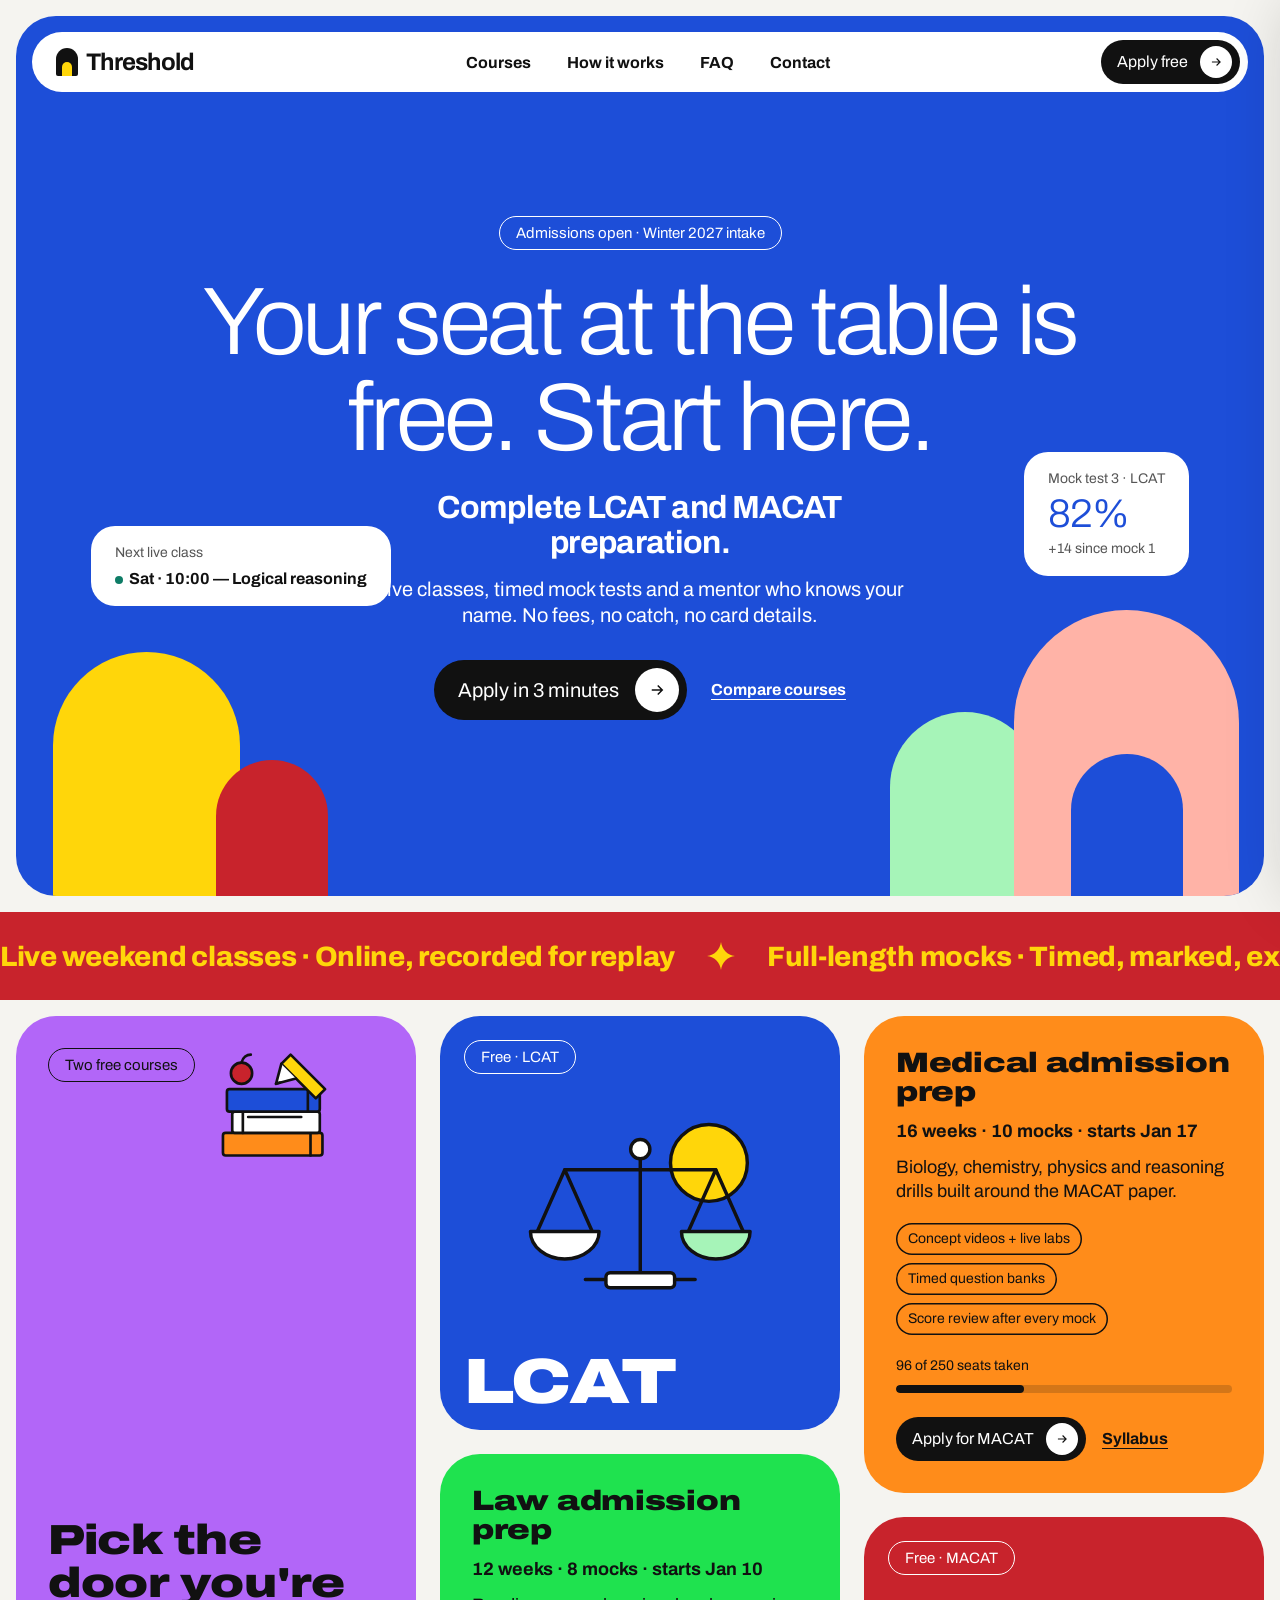
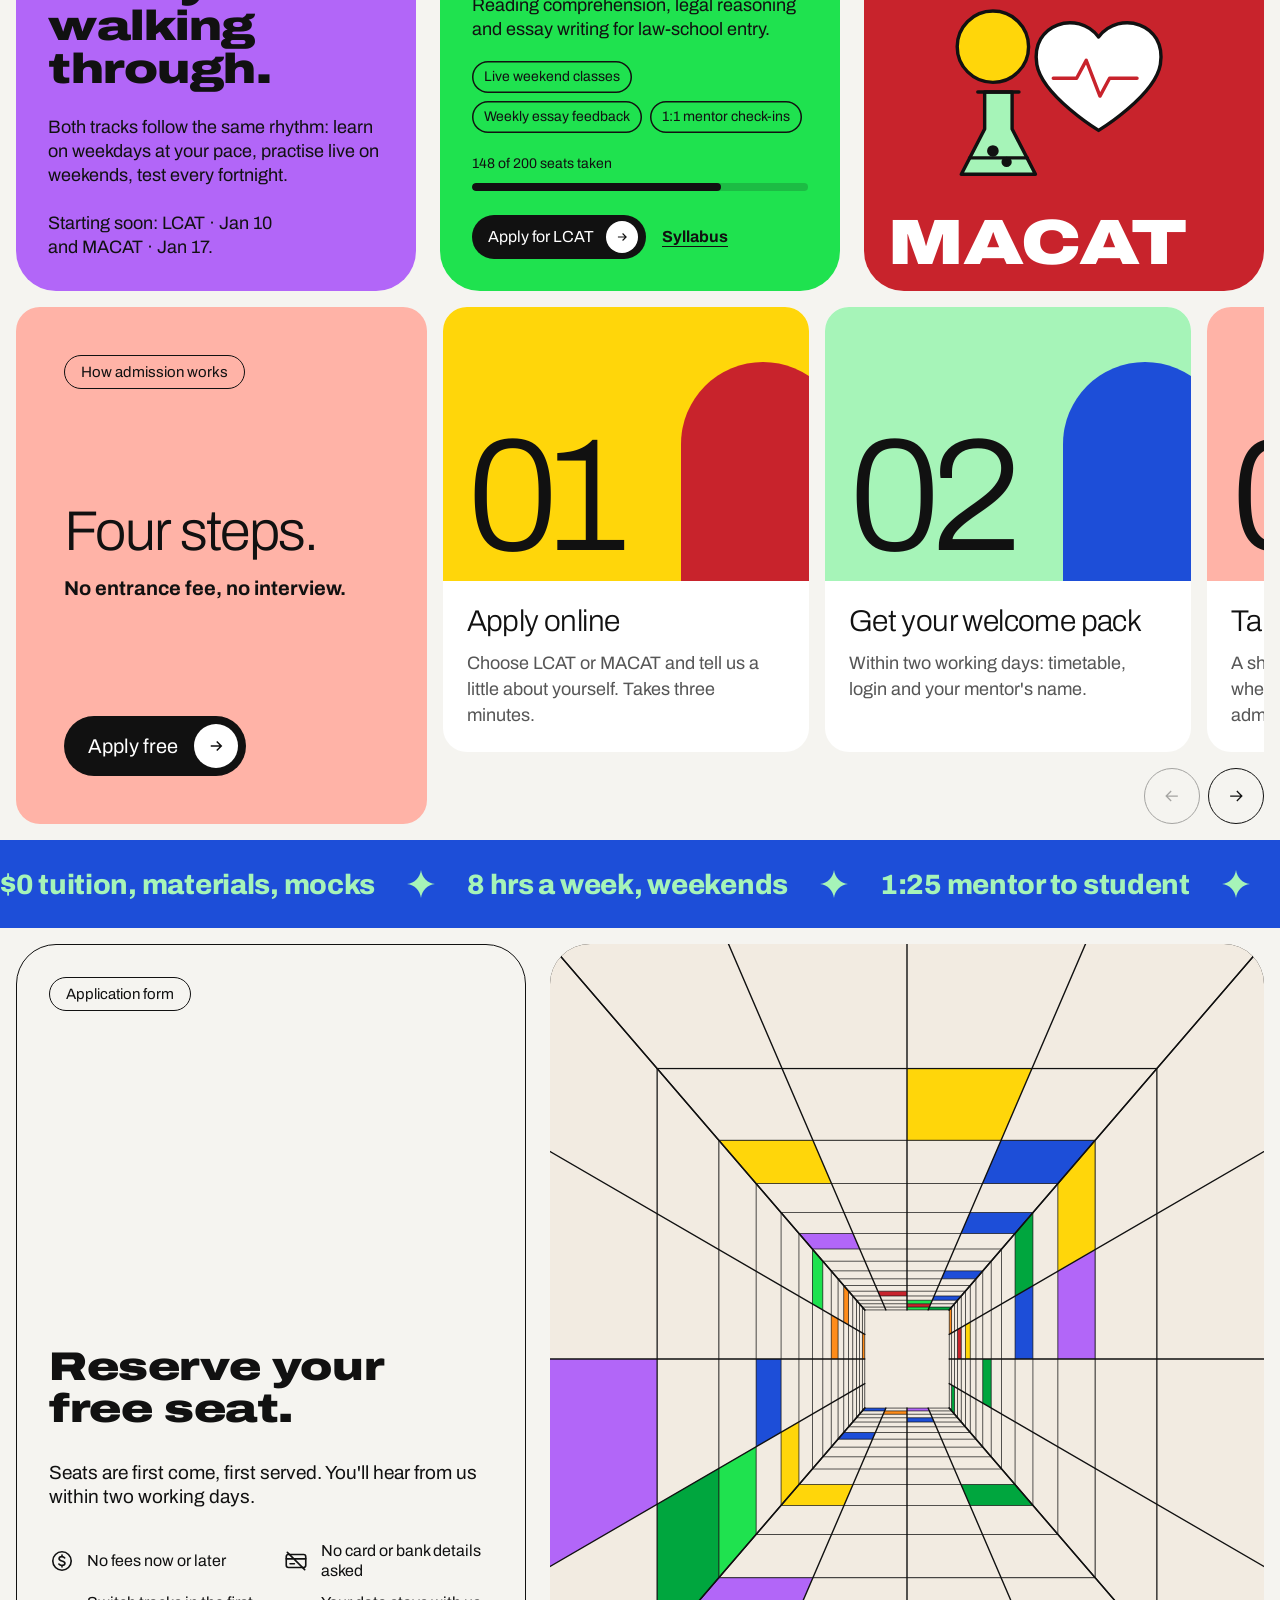
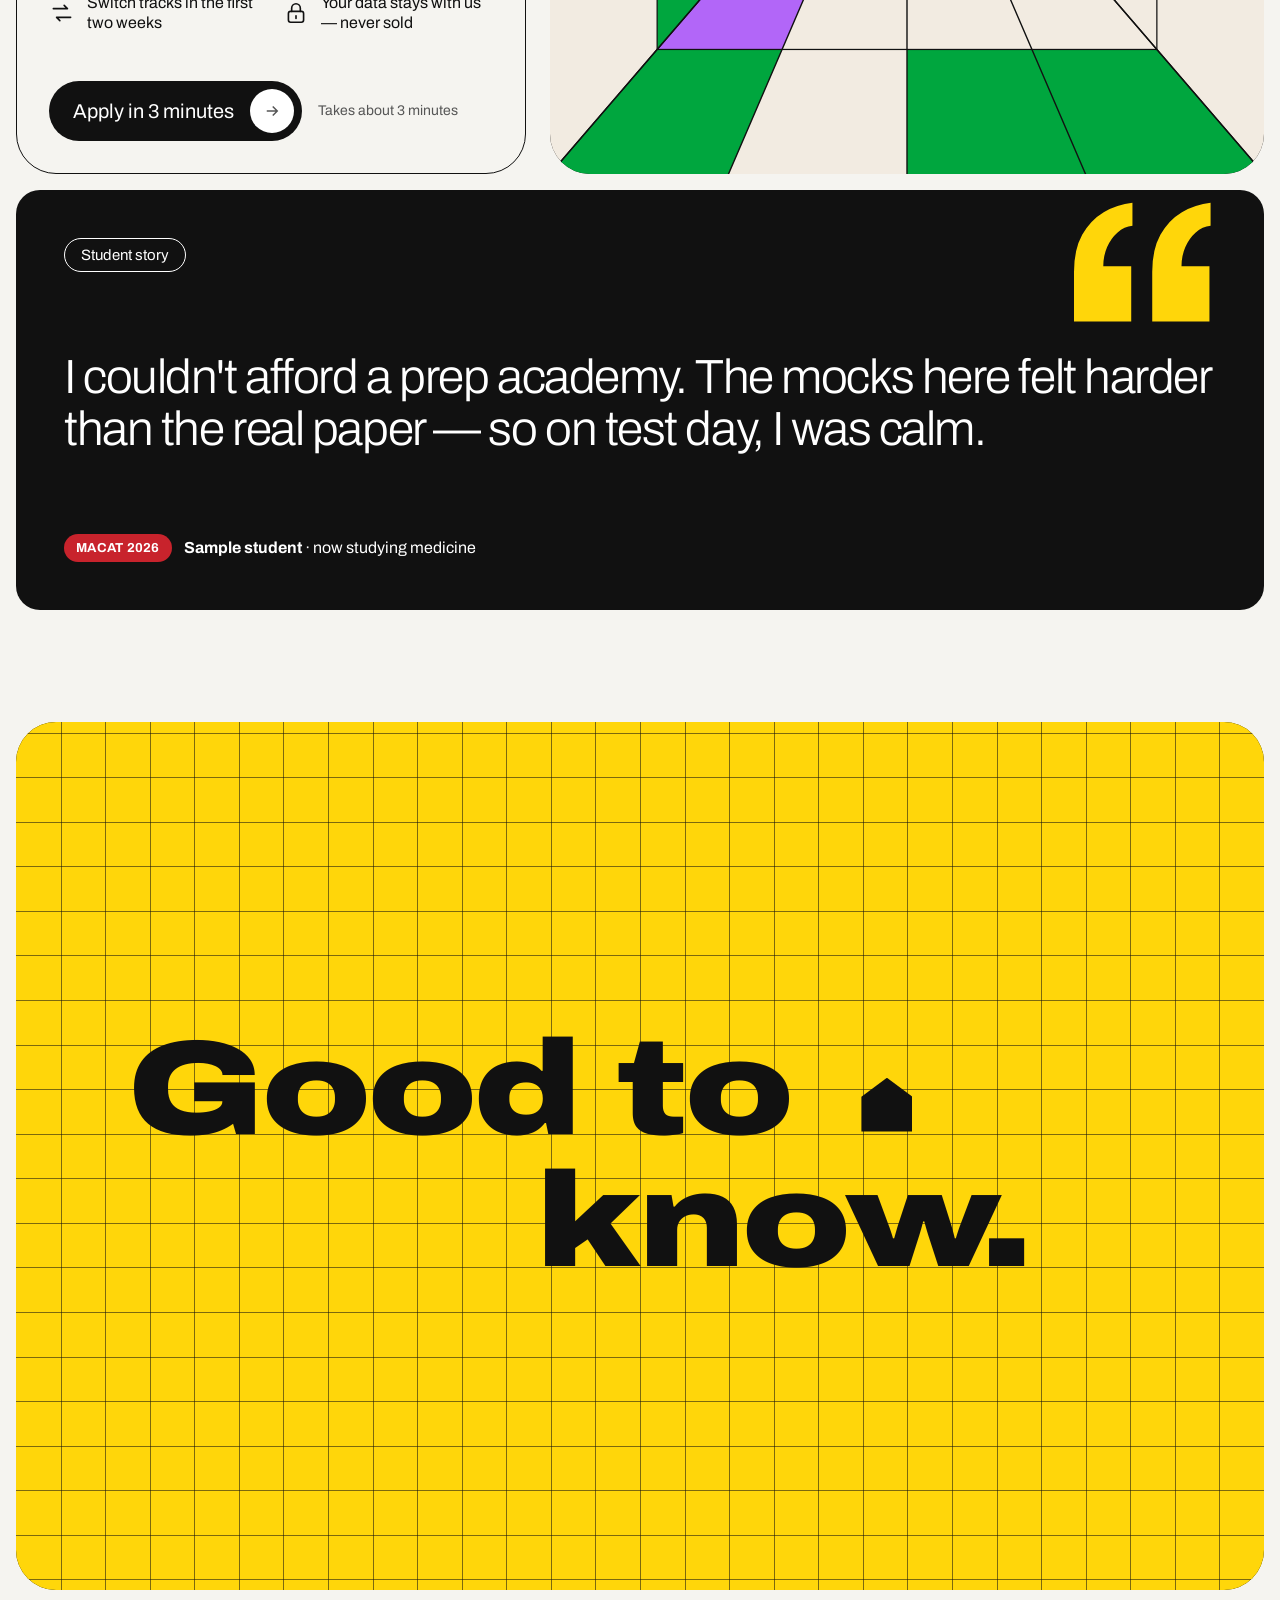
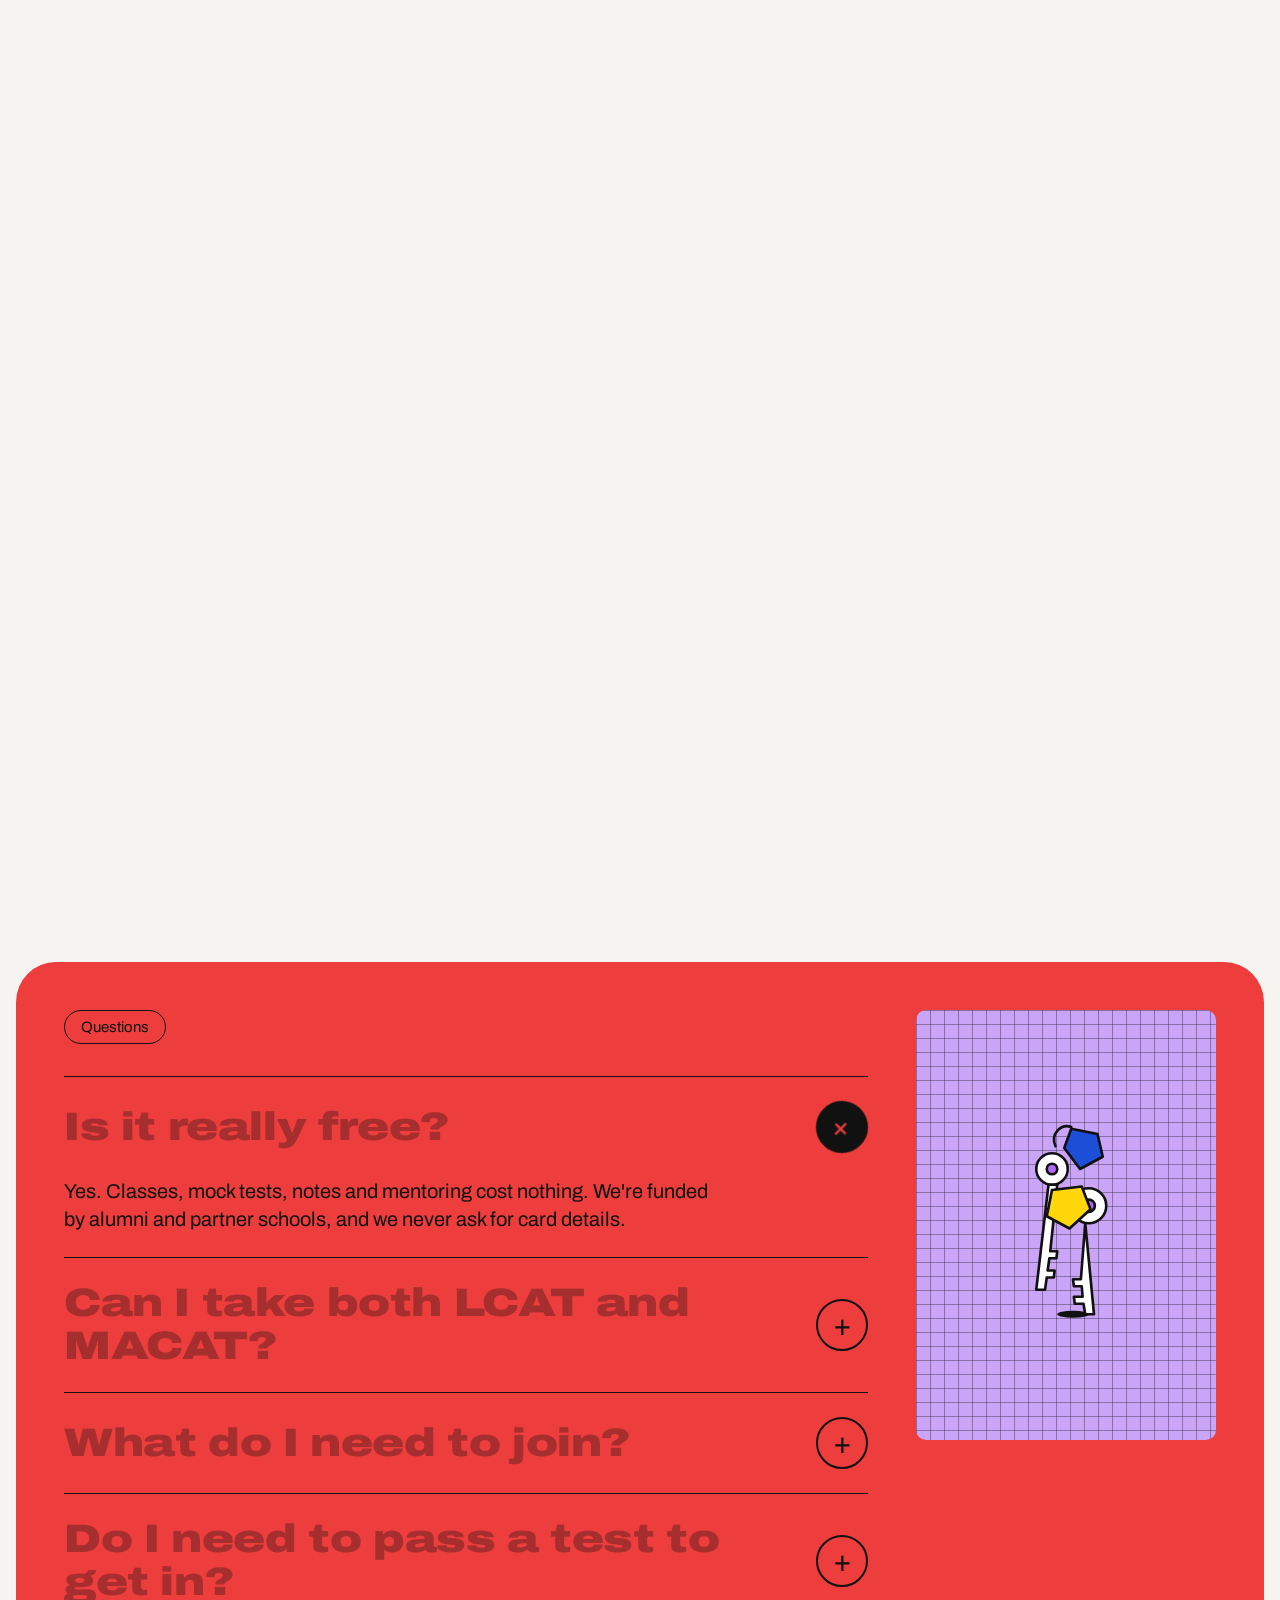
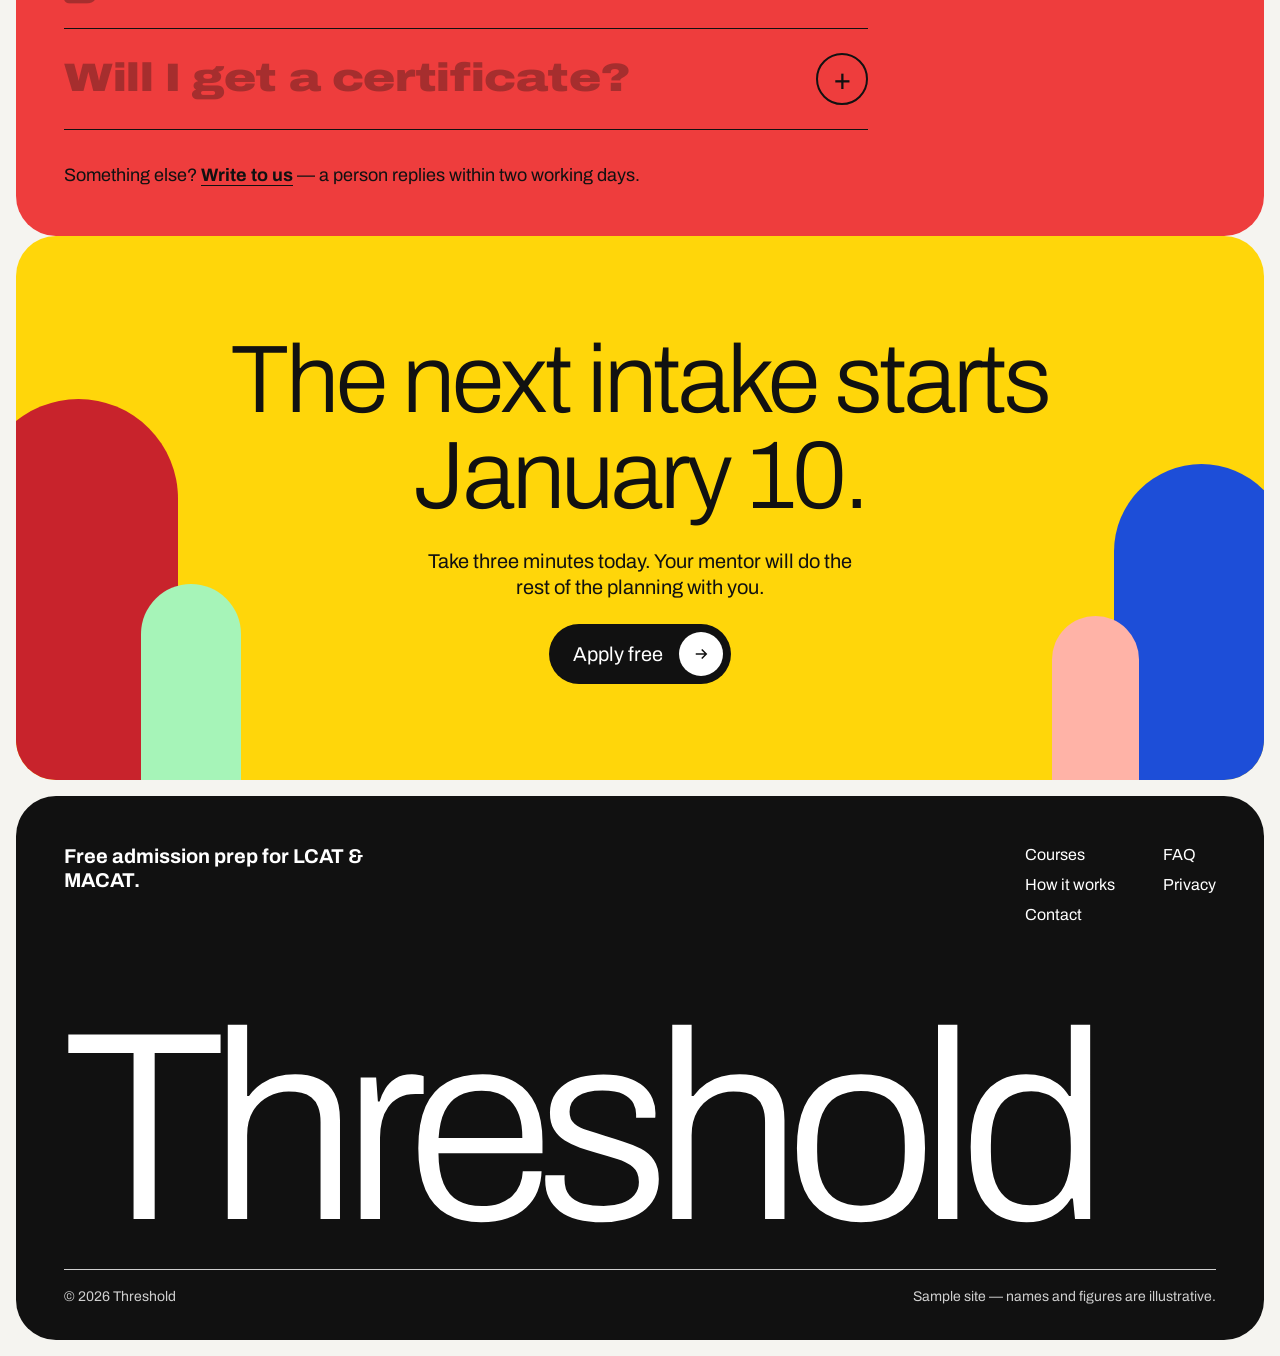
==== commit 74c6b937: "Turn Good to know into a pinned scroll story Scroll drives a pinned stage: yellow grid title, orange" ====
--- a/index.html
+++ b/index.html
@@ -130,15 +130,35 @@
     </figure>
   </section>
 
-  <div class="pad" style="margin-top:96px"><div class="th-arrowshead rv"><svg viewBox="0 0 72 32" fill="none" stroke="currentColor" stroke-width="1.5" aria-hidden="true"><path d="M0 16h70M56 2l14 14-14 14"/></svg><h2>Good to know.</h2><svg viewBox="0 0 72 32" fill="none" stroke="currentColor" stroke-width="1.5" aria-hidden="true"><path d="M72 16H2M16 2 2 16l14 14"/></svg></div></div>
-  <section class="faq-sec" id="faq">
-    <div class="faq-side rv"><span class="th-label">Questions</span><p>Something else? Write to us — a person replies within two working days.</p></div>
-    <div class="th-faq rv">
-      <details open><summary>Is it really free?</summary><p>Yes. Classes, mock tests, notes and mentoring cost nothing. We're funded by alumni and partner schools, and we never ask for card details.</p></details>
-      <details><summary>Can I take both LCAT and MACAT?</summary><p>One track per intake, so you get full mentor time. You can switch tracks in the first two weeks.</p></details>
-      <details><summary>What do I need to join?</summary><p>A phone or laptop, a stable connection for live classes, and about eight hours a week.</p></details>
-      <details><summary>Do I need to pass a test to get in?</summary><p>No. The starter mock only tells your mentor where to begin.</p></details>
-      <details><summary>Will I get a certificate?</summary><p>Yes — complete 80% of classes and all mocks to receive one.</p></details>
+  <section class="gtk" id="faq" aria-labelledby="gtk-title">
+    <div class="gtk-pin">
+      <div class="gtk-sticky">
+        <div class="gtk-stage">
+          <canvas class="gtk-canvas" aria-hidden="true"></canvas>
+          <h2 class="gtk-title" id="gtk-title"><span>Good to <i class="gtk-house" aria-hidden="true"></i></span><span>know.</span></h2>
+          <div class="gtk-blobtext"><p class="gtk-blobtext__h">Something else?</p><p>Write to us — a person replies within two working days.</p></div>
+          <div class="gtk-run" aria-hidden="true"><span>Is it really free? Can I take both LCAT and MACAT? What do I need to join? Do I need to pass a test to get in? Will I get a certificate?</span></div>
+        </div>
+      </div>
+    </div>
+    <div class="pad">
+      <div class="gtk-card">
+        <div class="gtk-card__main">
+          <span class="th-label">Questions</span>
+          <div class="gtk-faq"><details open><summary><span class="gtk-q">Is it really free?</span></summary><p>Yes. Classes, mock tests, notes and mentoring cost nothing. We're funded by alumni and partner schools, and we never ask for card details.</p></details><details><summary><span class="gtk-q">Can I take both LCAT and MACAT?</span></summary><p>One track per intake, so you get full mentor time. You can switch tracks in the first two weeks.</p></details><details><summary><span class="gtk-q">What do I need to join?</span></summary><p>A phone or laptop, a stable connection for live classes, and about eight hours a week.</p></details><details><summary><span class="gtk-q">Do I need to pass a test to get in?</span></summary><p>No. The starter mock only tells your mentor where to begin.</p></details><details><summary><span class="gtk-q">Will I get a certificate?</span></summary><p>Yes — complete 80% of classes and all mocks to receive one.</p></details></div>
+          <p class="gtk-contact">Something else? <a href="contact.html">Write to us</a> — a person replies within two working days.</p>
+        </div>
+        <div class="gtk-keys"><svg viewBox="0 0 240 320" aria-hidden="true" fill="none" stroke="#111" stroke-width="3" stroke-linejoin="round" stroke-linecap="round">
+          <ellipse cx="128" cy="262" rx="18" ry="4" fill="#111" stroke="none"/>
+          <path d="M108 70c-6-14 6-26 18-22" />
+          <circle cx="104" cy="96" r="18" fill="#ffffff"/><circle cx="104" cy="96" r="6" fill="#b266f8"/>
+          <path d="M100 114l-14 120h10l2-14h8l1-8h-8l2-14h8l1-8h-8l8-76z" fill="#ffffff"/>
+          <path d="M126 50l30 6 6 26-26 14-18-24z" fill="#1d4ed8"/>
+          <circle cx="146" cy="138" r="20" fill="#ffffff"/><circle cx="146" cy="138" r="7" fill="#b266f8"/>
+          <path d="M142 158l10 104h-10l-2-12h-10l-1-8h10l-1-12h-9l-1-8h9z" fill="#ffffff"/>
+          <path d="M104 120l34-4 10 26-24 22-26-14z" fill="#ffd60a"/>
+        </svg></div>
+      </div>
     </div>
   </section>
 
@@ -196,4 +216,5 @@
 
 <script src="js/site.js"></script>
 <script src="js/tunnel.js"></script>
+<script src="js/goodtoknow.js"></script>
 </body></html>
--- a/css/tokens.css
+++ b/css/tokens.css
@@ -18,6 +18,8 @@
   --tangerine: #ff8c1a;
   --meadow: #00a63e;
   --paper: #f2ebe1;
+  --poppy: #ee3d3d;
+  --grape-soft: #c9a4f7;
   --tomato: #c8232c;
   --cobalt: #1d4ed8;
   --lcat: var(--cobalt);
@@ -49,6 +51,8 @@
   --tangerine: #ff8c1a;
   --meadow: #00a63e;
   --paper: #f2ebe1;
+  --poppy: #ee3d3d;
+  --grape-soft: #c9a4f7;
   --tomato: #c8232c;
   --cobalt: #1d4ed8;
   --lcat: #8ab0ff;
@@ -80,6 +84,8 @@
   --tangerine: #ff8c1a;
   --meadow: #00a63e;
   --paper: #f2ebe1;
+  --poppy: #ee3d3d;
+  --grape-soft: #c9a4f7;
   --tomato: #c8232c;
   --cobalt: #1d4ed8;
   --lcat: #8ab0ff;
--- a/css/site.css
+++ b/css/site.css
@@ -187,3 +187,48 @@
     .tunnel { aspect-ratio: 1 / 1; min-height: 0; }
     .quote blockquote { font-size: 32px; line-height: 36px; }
   }
+
+/* Good to know: pinned scroll story, then the FAQ card */
+.gtk { margin-top: var(--space-24); }
+.gtk-pin { height: 560vh; position: relative; }
+.gtk-sticky { position: sticky; top: 0; height: 100vh; height: 100svh; padding: var(--space-4); }
+.gtk-stage { position: relative; height: 100%; border-radius: var(--radius-lg); overflow: hidden; background: var(--sun); box-shadow: inset 0 0 0 1px #111111; }
+.gtk-canvas { position: absolute; inset: 0; width: 100%; height: 100%; display: block; }
+.gtk-title { position: absolute; inset: 0; margin: 0; display: flex; flex-direction: column; justify-content: center; padding: 0 9%; color: #111111; font: 900 clamp(44px, 10.5vw, 170px)/0.98 var(--font-sans); font-stretch: 125%; letter-spacing: -0.02em; white-space: nowrap; will-change: opacity, transform; }
+.gtk-title span:last-child { align-self: flex-end; margin-right: 12%; }
+.gtk-house { display: inline-block; width: 0.38em; height: 0.4em; margin-left: 0.25em; vertical-align: 0.02em; background: #111111; clip-path: polygon(50% 0, 100% 35%, 100% 100%, 0 100%, 0 35%); }
+.gtk-blobtext { position: absolute; left: 50%; top: 50%; transform: translate(-50%, -50%); width: min(820px, 80%); text-align: center; color: #111111; opacity: 0; }
+.gtk-blobtext p { margin: 0; font: 400 clamp(15px, 1.25vw, 20px)/1.35 var(--font-sans); }
+.gtk-blobtext .gtk-blobtext__h { font: 900 clamp(24px, 2.3vw, 38px)/1.1 var(--font-sans); font-stretch: 125%; margin-bottom: var(--space-4); }
+.gtk-run { position: absolute; left: 0; top: 50%; transform: translateY(-50%); white-space: nowrap; color: #111111; font: 900 clamp(80px, 11vw, 190px)/1 var(--font-sans); font-stretch: 125%; letter-spacing: -0.02em; opacity: 0; will-change: transform; }
+.gtk-run span { display: inline-block; }
+
+.gtk-card { margin-top: var(--space-4); border-radius: var(--radius-lg); background: var(--poppy); color: #111111; padding: var(--space-12); display: grid; grid-template-columns: minmax(0, 1fr) minmax(220px, 300px); gap: var(--space-12); align-items: start; }
+.gtk-card .th-label { color: #111111; justify-self: start; }
+.gtk-card__main { display: grid; gap: var(--space-8); }
+.gtk-faq details { border-bottom: 1.5px solid #111111; }
+.gtk-faq details:first-child { border-top: 1.5px solid #111111; }
+.gtk-faq summary { list-style: none; cursor: pointer; display: flex; justify-content: space-between; align-items: center; gap: var(--space-6); padding: var(--space-6) 0; font: 900 clamp(26px, 3.1vw, 50px)/1.08 var(--font-sans); font-stretch: 125%; letter-spacing: -0.01em; }
+.gtk-faq summary::-webkit-details-marker { display: none; }
+.gtk-faq summary::after { content: "+"; flex: none; width: 52px; height: 52px; display: grid; place-items: center; border-radius: var(--radius-pill); border: 2px solid #111111; font: 400 30px/1 var(--font-sans); transition: transform .3s ease, background-color .2s ease, color .2s ease; }
+.gtk-faq details[open] summary::after { transform: rotate(45deg); background: #111111; color: var(--poppy); }
+.gtk-faq details p { margin: 0 0 var(--space-6); max-width: 60ch; font: 400 20px/28px var(--font-sans); }
+.gtk-q .w { color: rgba(17, 17, 17, 0.32); transition: color .25s ease; }
+.gtk-q .w.on { color: #111111; }
+.gtk-contact { margin: 0; font: 400 18px/26px var(--font-sans); }
+.gtk-contact a { color: #111111; font-weight: 700; text-underline-offset: 4px; }
+.gtk-keys { position: sticky; top: var(--space-8); aspect-ratio: 3 / 4.3; border-radius: var(--radius-sm); background-color: var(--grape-soft); background-image: linear-gradient(rgba(17,17,17,.35) 1px, transparent 1px), linear-gradient(90deg, rgba(17,17,17,.35) 1px, transparent 1px); background-size: 14px 14px; display: grid; place-items: center; overflow: hidden; }
+.gtk-keys svg { width: 70%; transform-origin: 50% 10%; animation: gtk-swing 4s ease-in-out infinite; }
+@keyframes gtk-swing { 0%, 100% { transform: rotate(-5deg); } 50% { transform: rotate(5deg); } }
+
+@media (max-width: 1000px) {
+  .gtk-pin { height: 460vh; }
+  .gtk-card { grid-template-columns: 1fr; padding: var(--space-8) var(--space-6); }
+  .gtk-keys { position: static; max-width: 260px; }
+  .gtk-faq summary::after { width: 40px; height: 40px; font-size: 24px; }
+}
+@media (prefers-reduced-motion: reduce) {
+  .gtk-pin { display: none; }
+  .gtk-q .w { color: #111111; }
+  .gtk-keys svg { animation: none; }
+}
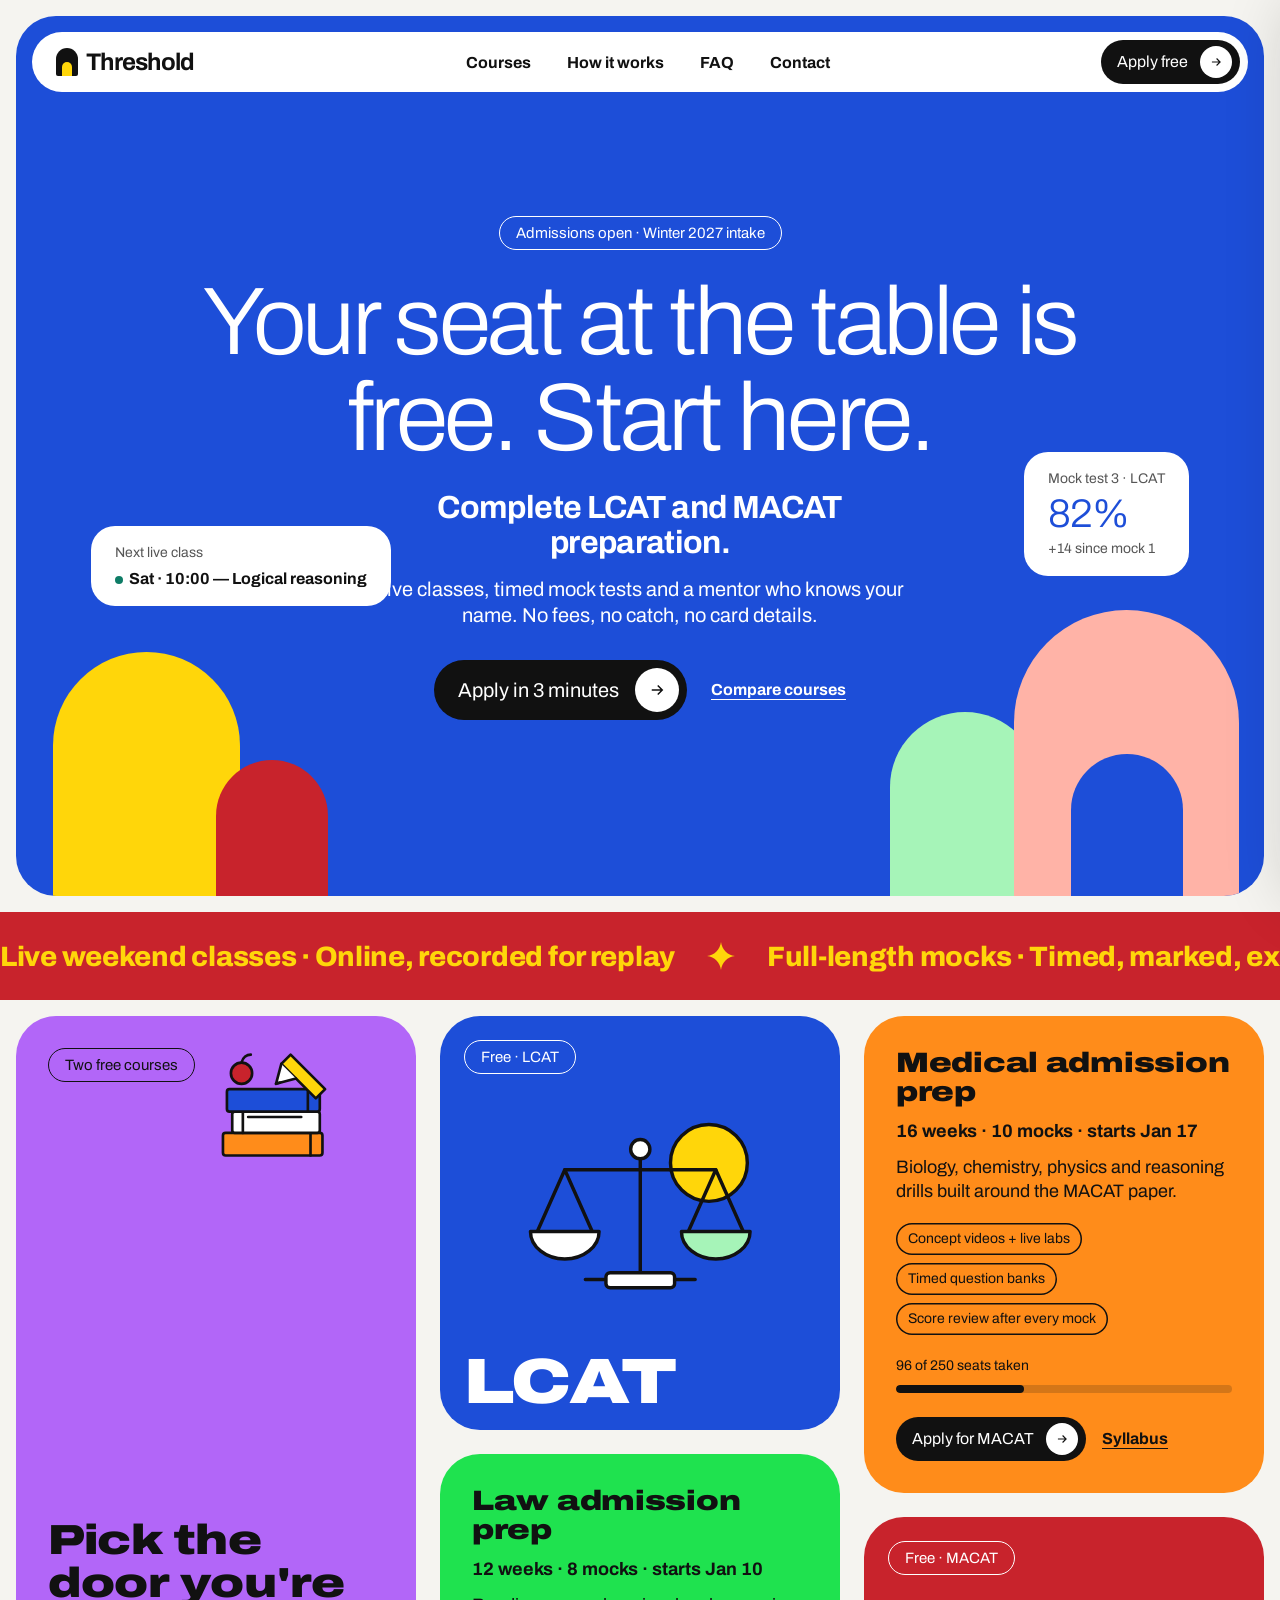
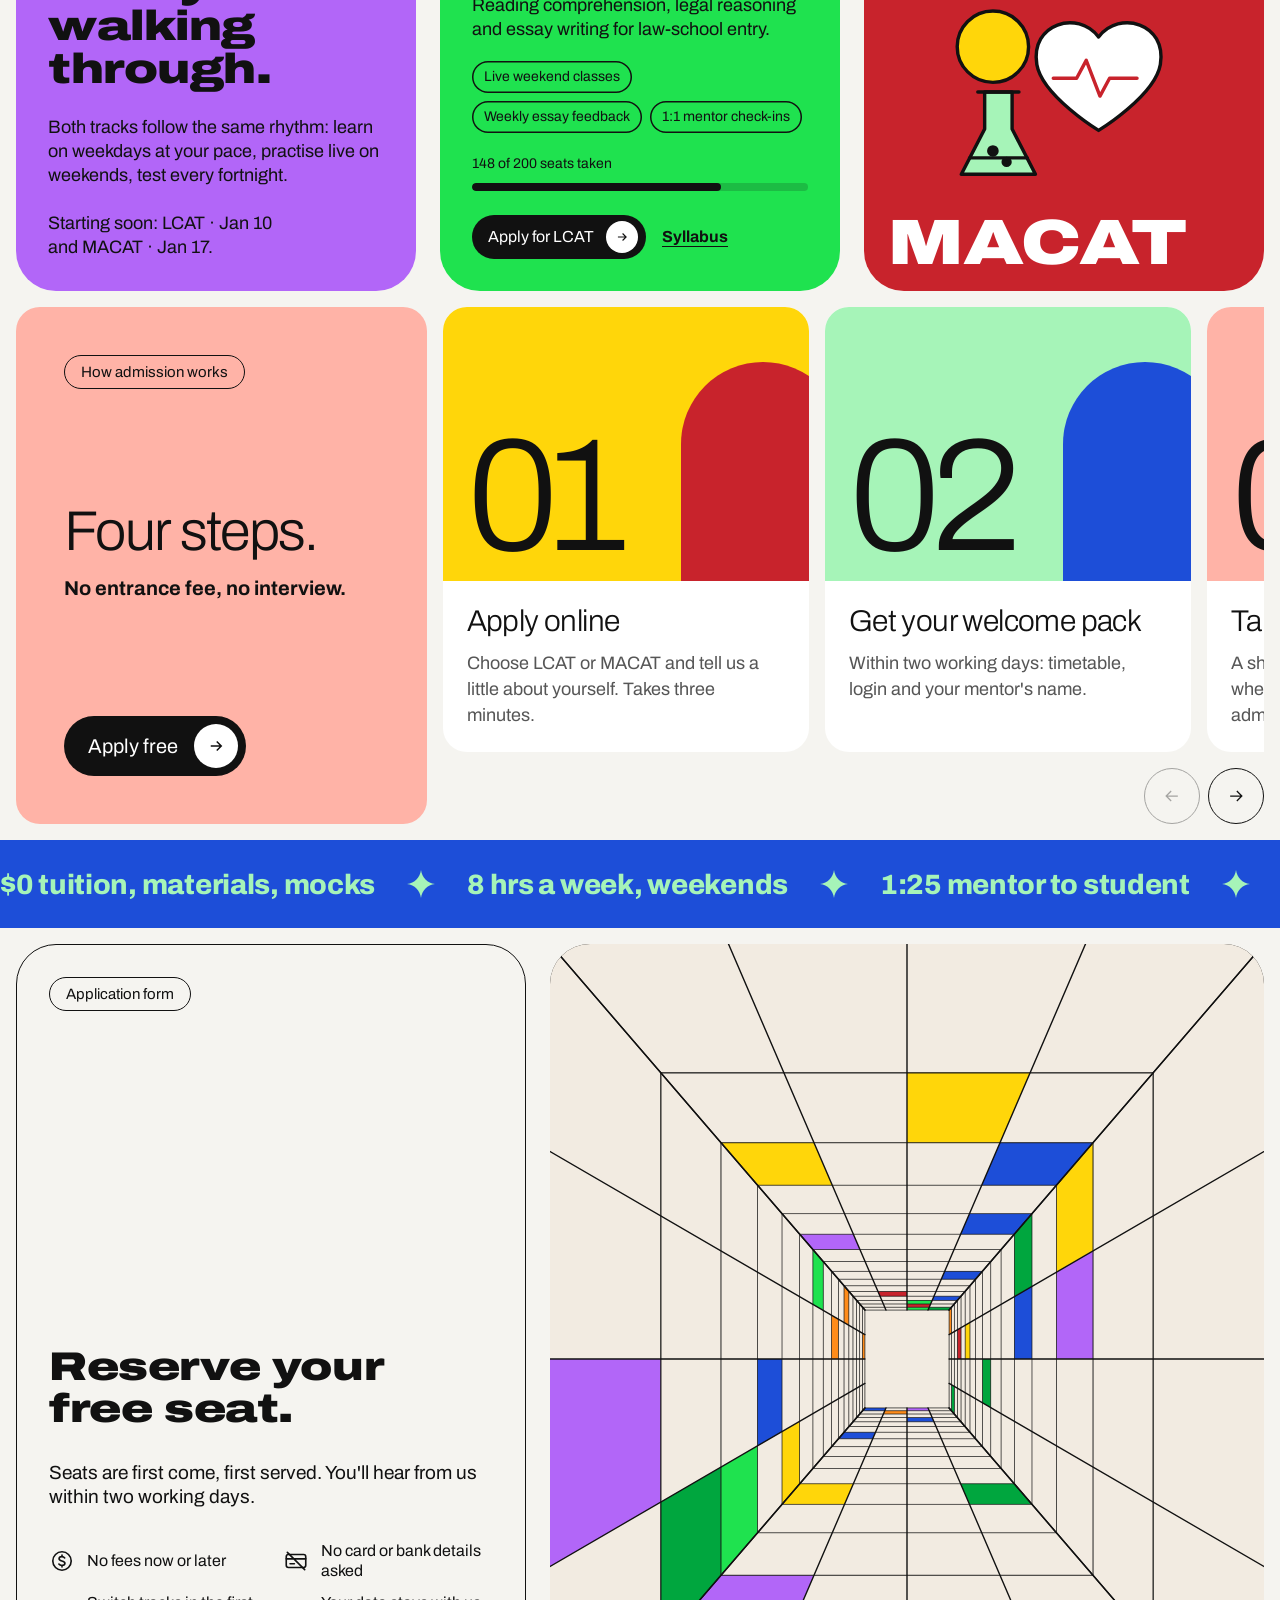
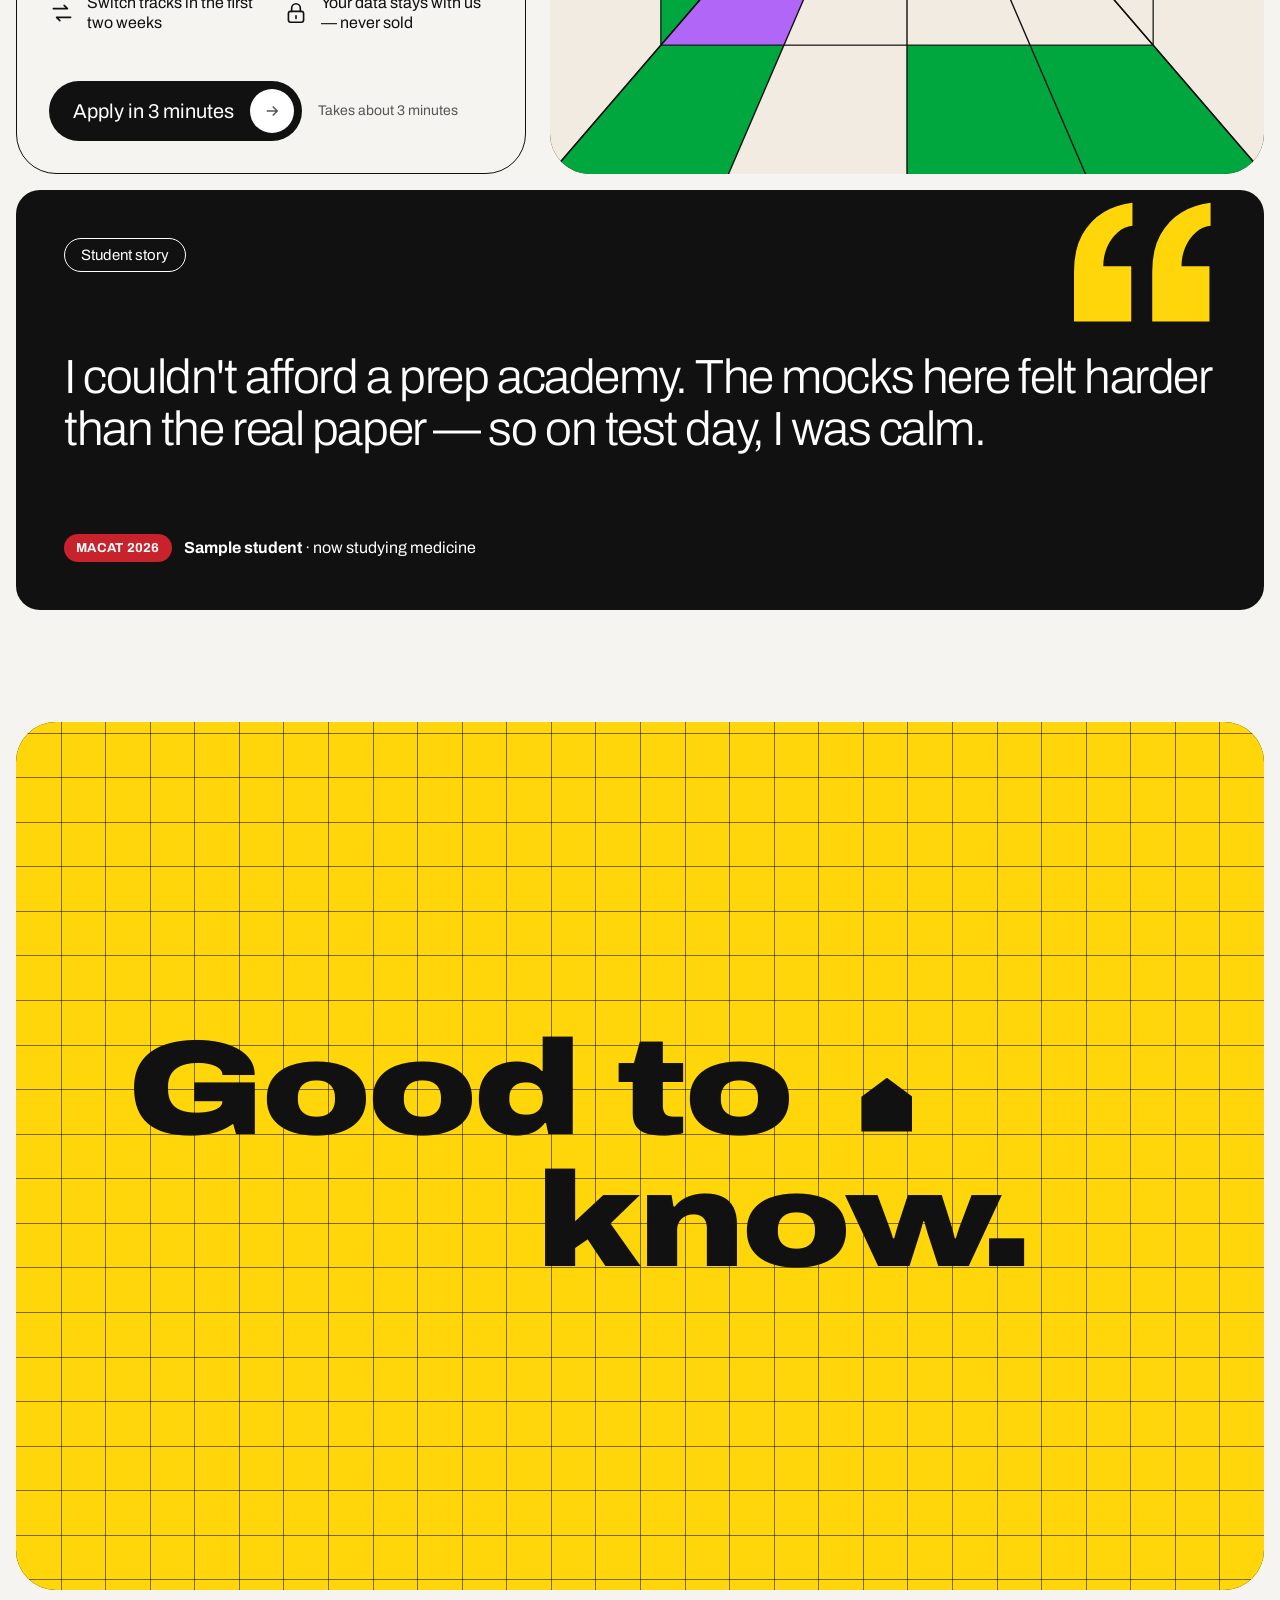
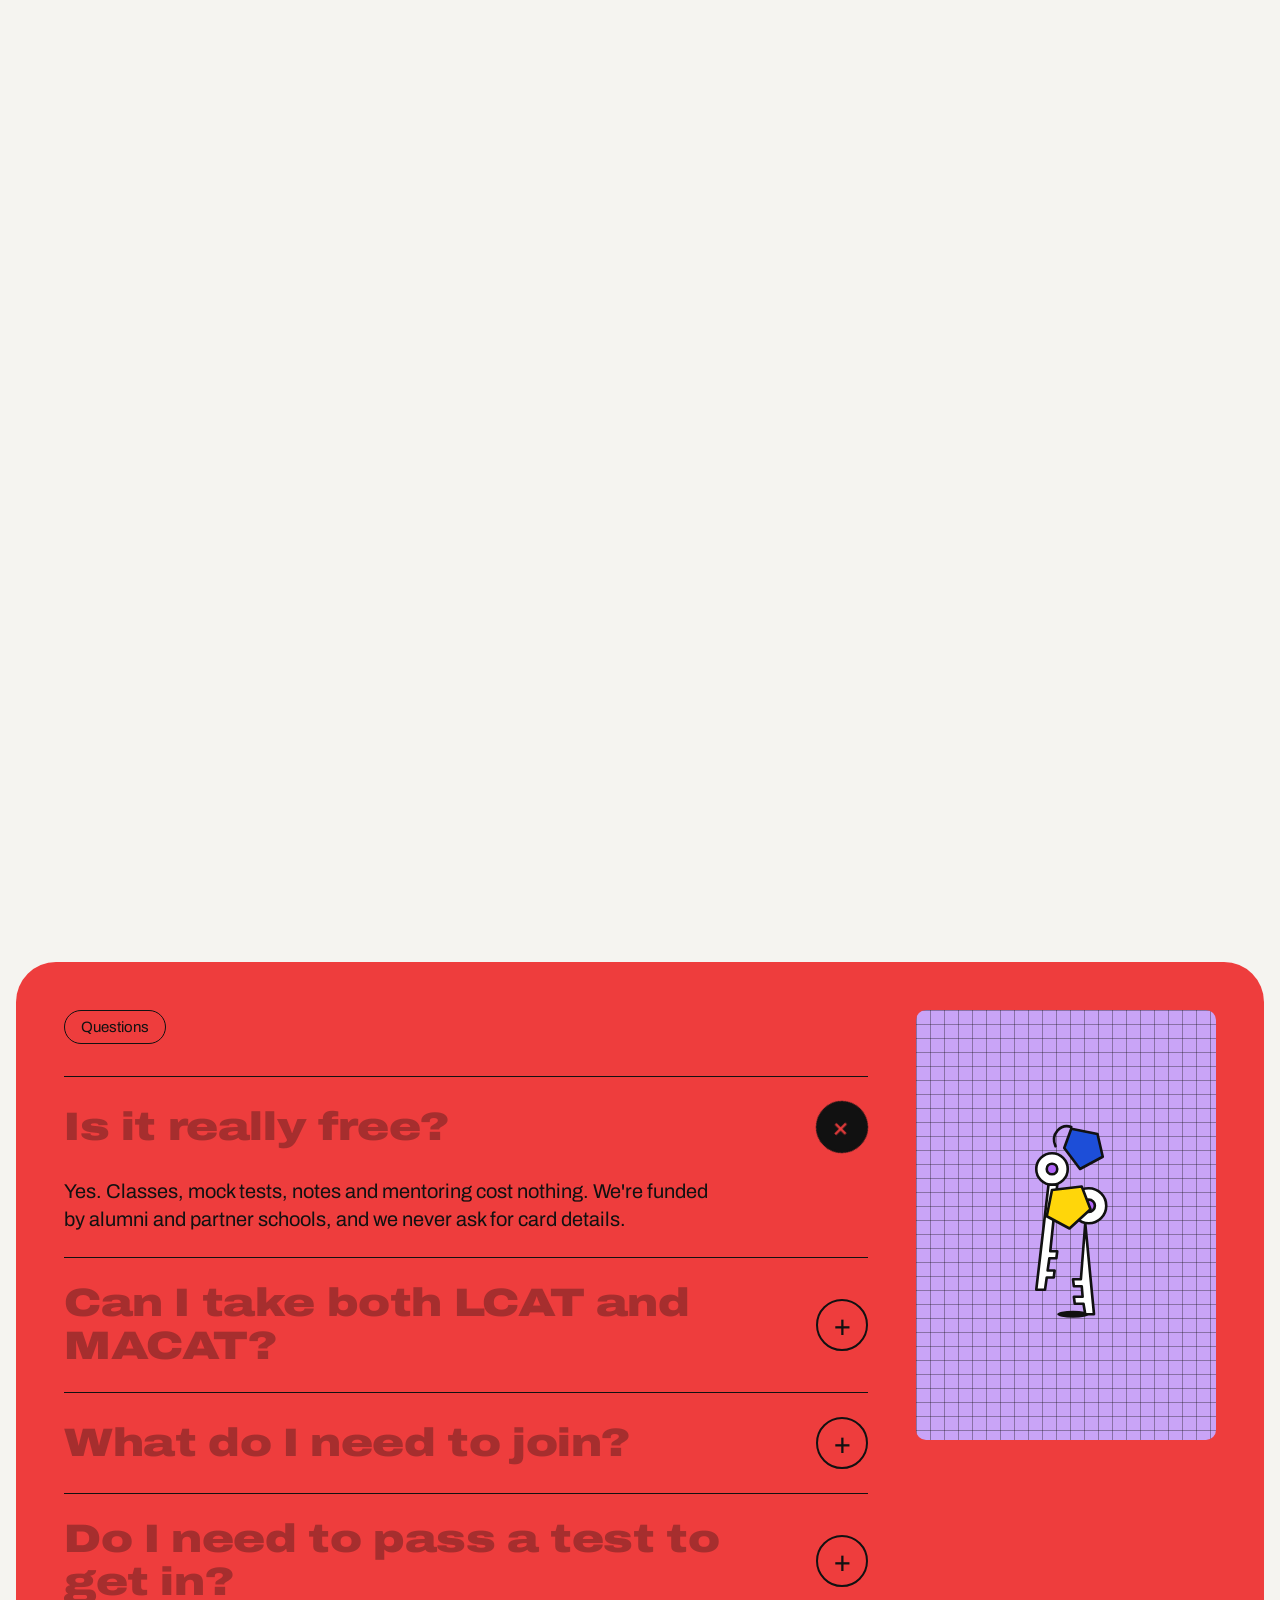
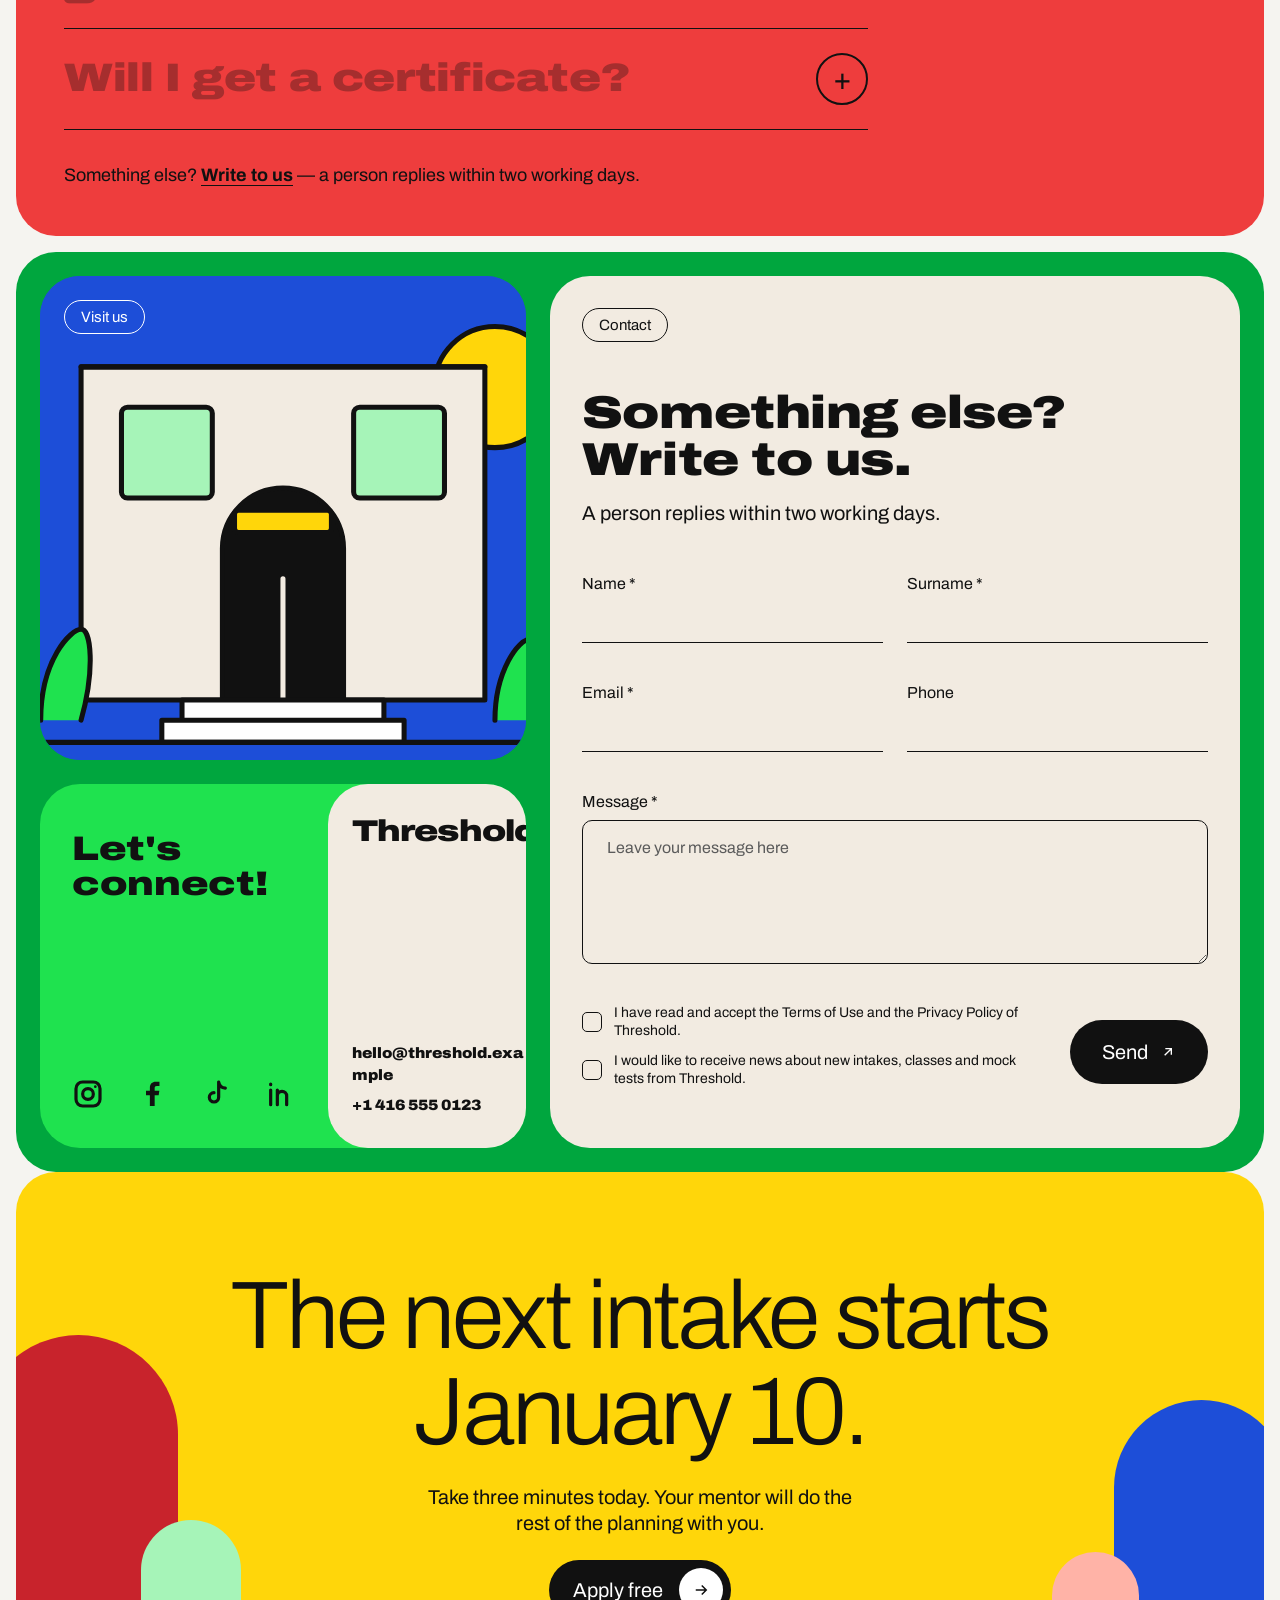
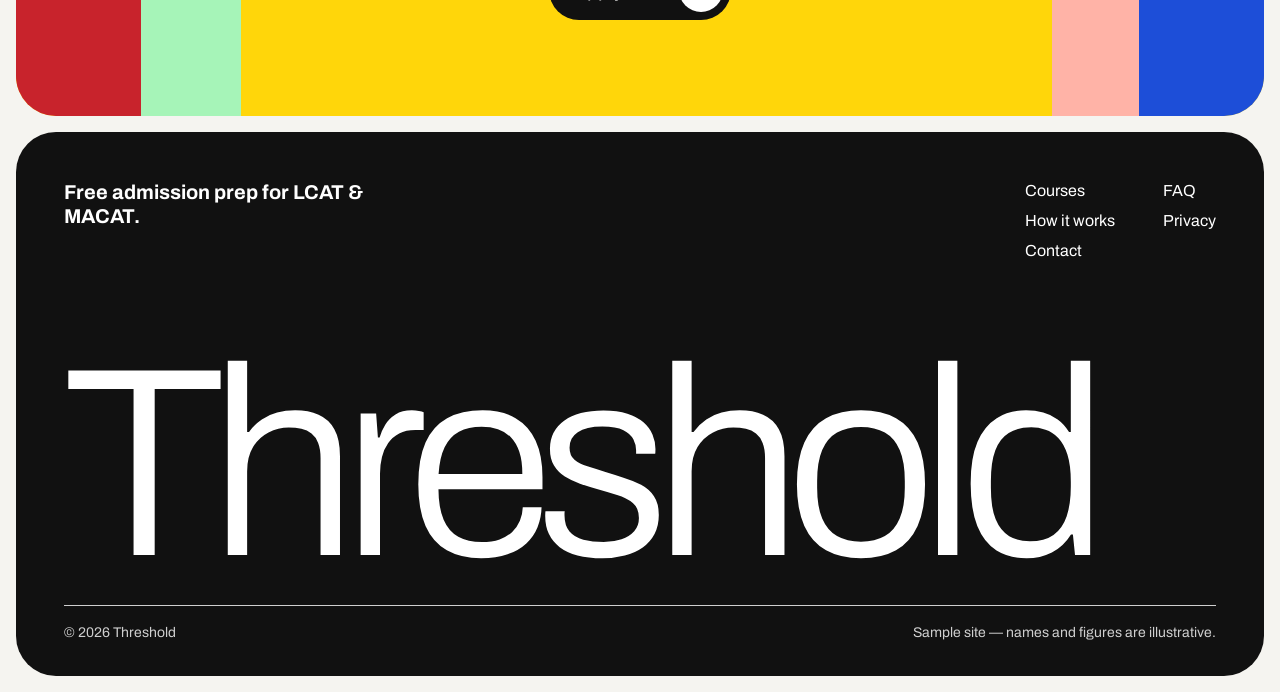
==== commit 1471f2c7: "Add contact section to the home page Reuses the Contact page's illustration, connect card and messag" ====
--- a/index.html
+++ b/index.html
@@ -6,12 +6,13 @@
 <link rel="preconnect" href="https://fonts.gstatic.com" crossorigin>
 <link rel="stylesheet" href="css/tokens.css">
 <link rel="stylesheet" href="css/components.css">
-<link rel="stylesheet" href="css/site.css"></head>
+<link rel="stylesheet" href="css/site.css">
+<link rel="stylesheet" href="css/contact.css"></head>
 <body class="th site">
 
 <header class="nav"><div class="nav-bar">
   <a class="logo" href="#top"><span class="logo-mark" aria-hidden="true"></span>Threshold</a>
-  <nav aria-label="Main"><ul class="nav-links"><li><a href="#courses">Courses</a></li><li><a href="#how">How it works</a></li><li><a href="#faq">FAQ</a></li><li><a href="contact.html">Contact</a></li></ul></nav>
+  <nav aria-label="Main"><ul class="nav-links"><li><a href="#courses">Courses</a></li><li><a href="#how">How it works</a></li><li><a href="#faq">FAQ</a></li><li><a href="#contact">Contact</a></li></ul></nav>
   <button class="th-btn th-btn--sm js-apply" type="button">Apply free <span class="th-btn__arrow"><svg viewBox="0 0 24 24" fill="none" stroke="currentColor" stroke-width="2" aria-hidden="true"><path d="M5 12h14M13 6l6 6-6 6"/></svg></span></button>
 </div></header>
 
@@ -146,7 +147,7 @@
         <div class="gtk-card__main">
           <span class="th-label">Questions</span>
           <div class="gtk-faq"><details open><summary><span class="gtk-q">Is it really free?</span></summary><p>Yes. Classes, mock tests, notes and mentoring cost nothing. We're funded by alumni and partner schools, and we never ask for card details.</p></details><details><summary><span class="gtk-q">Can I take both LCAT and MACAT?</span></summary><p>One track per intake, so you get full mentor time. You can switch tracks in the first two weeks.</p></details><details><summary><span class="gtk-q">What do I need to join?</span></summary><p>A phone or laptop, a stable connection for live classes, and about eight hours a week.</p></details><details><summary><span class="gtk-q">Do I need to pass a test to get in?</span></summary><p>No. The starter mock only tells your mentor where to begin.</p></details><details><summary><span class="gtk-q">Will I get a certificate?</span></summary><p>Yes — complete 80% of classes and all mocks to receive one.</p></details></div>
-          <p class="gtk-contact">Something else? <a href="contact.html">Write to us</a> — a person replies within two working days.</p>
+          <p class="gtk-contact">Something else? <a href="#contact">Write to us</a> — a person replies within two working days.</p>
         </div>
         <div class="gtk-keys"><svg viewBox="0 0 240 320" aria-hidden="true" fill="none" stroke="#111" stroke-width="3" stroke-linejoin="round" stroke-linecap="round">
           <ellipse cx="128" cy="262" rx="18" ry="4" fill="#111" stroke="none"/>
@@ -162,7 +163,74 @@
     </div>
   </section>
 
-  <div class="pad" id="contact">
+  <section class="pad gap" id="contact" aria-label="Contact">
+    <div class="contact-sec rv">
+  <div class="mid">
+    <div class="photo" role="img" aria-label="Illustration of the Threshold front door">
+      <svg viewBox="0 0 700 480" preserveAspectRatio="xMidYMax slice" aria-hidden="true" fill="none" stroke="#111" stroke-width="5" stroke-linejoin="round" stroke-linecap="round">
+        <rect x="-10" y="-10" width="720" height="500" fill="#1d4ed8" stroke="none"/>
+        <circle cx="560" cy="110" r="60" fill="#ffd60a"/>
+        <rect x="150" y="90" width="400" height="330" fill="#f2ebe1"/>
+        <path d="M150 90h400" /><rect x="190" y="130" width="90" height="90" rx="6" fill="#a6f4b8"/><rect x="420" y="130" width="90" height="90" rx="6" fill="#a6f4b8"/>
+        <path d="M290 420V270a60 60 0 0 1 120 0v150z" fill="#111"/><path d="M350 420V300" stroke="#f2ebe1"/>
+        <rect x="302" y="232" width="96" height="22" rx="4" fill="#ffd60a"/>
+        <path d="M250 420h200v20H250zM230 440h240v22H230z" fill="#ffffff"/>
+        <path d="M110 440c0-60 30-90 40-90s14 40 0 90M560 440c0-50 24-80 34-80s10 34 0 80" fill="#1fe24f"/>
+        <path d="M-10 462h720" />
+      </svg>
+      <span class="th-label">Visit us</span>
+    </div>
+    <div class="connect">
+      <div class="connect__main">
+        <h2 class="heavy">Let's<br>connect!</h2>
+        <div class="connect__social" aria-label="Social media">
+          <a href="#" aria-label="Instagram"><svg viewBox="0 0 24 24" aria-hidden="true"><rect x="3" y="3" width="18" height="18" rx="5"/><circle cx="12" cy="12" r="4"/><circle cx="17.5" cy="6.5" r="1" class="fill"/></svg></a>
+          <a href="#" aria-label="Facebook"><svg viewBox="0 0 24 24" aria-hidden="true"><path d="M14 21v-8h3l.5-3.5H14V7.6c0-1 .3-1.6 1.7-1.6h1.9V2.9A25 25 0 0 0 14.8 2.8C12.1 2.8 10.4 4.4 10.4 7.4v2.1H7.5V13h2.9v8z" class="fill"/></svg></a>
+          <a href="#" aria-label="TikTok"><svg viewBox="0 0 24 24" aria-hidden="true"><path d="M14 3v11.5a3.5 3.5 0 1 1-3.5-3.5M14 3c.5 2.8 2.3 4.4 5 4.6"/></svg></a>
+          <a href="#" aria-label="LinkedIn"><svg viewBox="0 0 24 24" aria-hidden="true"><path d="M5 9v11M5 4.5v.5M10 20v-6.5a3.5 3.5 0 0 1 7 0V20M10 9v11"/></svg></a>
+        </div>
+      </div>
+      <div class="connect__card">
+        <span class="heavy connect__logo">Threshold<span class="dot">.</span></span>
+        <div class="connect__details">
+          <!-- Placeholder contact details: replace with the academy's real email and phone. -->
+          <a href="mailto:hello@threshold.example">hello@threshold.example</a>
+          <a href="tel:+14165550123">+1 416 555 0123</a>
+        </div>
+      </div>
+    </div>
+  </div>
+  <div class="formcard">
+    <span class="th-label">Contact</span>
+    <h2 class="heavy formcard__title">Something else?<br>Write to us.</h2>
+    <p class="formcard__lede">A person replies within two working days.</p>
+    <form id="contact-form" action="https://formspree.io/f/xaeezabw" method="POST" novalidate>
+      <input type="hidden" name="_subject" value="New Threshold contact message">
+      <input type="hidden" name="form" value="contact">
+      <input type="text" name="_gotcha" tabindex="-1" autocomplete="off" aria-hidden="true" style="position:absolute;left:-9999px">
+      <div class="grid2">
+        <div class="uf"><label for="c-name">Name *</label><input id="c-name" name="name" required autocomplete="given-name"><span class="uf__err" aria-live="polite"></span></div>
+        <div class="uf"><label for="c-surname">Surname *</label><input id="c-surname" name="surname" required autocomplete="family-name"><span class="uf__err" aria-live="polite"></span></div>
+        <div class="uf"><label for="c-email">Email *</label><input id="c-email" name="email" type="email" required autocomplete="email"><span class="uf__err" aria-live="polite"></span></div>
+        <div class="uf"><label for="c-phone">Phone</label><input id="c-phone" name="phone" type="tel" autocomplete="tel"><span class="uf__err"></span></div>
+      </div>
+      <div class="uf uf--box"><label for="c-msg">Message *</label><textarea id="c-msg" name="message" rows="5" required placeholder="Leave your message here"></textarea><span class="uf__err" aria-live="polite"></span></div>
+      <div class="formcard__foot">
+        <div class="checks">
+          <label class="chk"><input type="checkbox" name="privacy" value="accepted" id="c-privacy"><span>I have read and accept the Terms of Use and the Privacy Policy of Threshold.</span></label>
+          <label class="chk"><input type="checkbox" name="updates" value="yes"><span>I would like to receive news about new intakes, classes and mock tests from Threshold.</span></label>
+          <span class="uf__err" id="c-privacy-err" aria-live="polite"></span>
+        </div>
+        <button class="send" type="submit"><span class="send__label">Send</span><svg viewBox="0 0 24 24" aria-hidden="true"><path d="M7 17 17 7M8 7h9v9"/></svg></button>
+      </div>
+      <div class="th-notice th-notice--success hidden" id="c-ok" role="status"><span class="th-notice__mark" aria-hidden="true">✓</span><div><strong>Message sent</strong><span class="th-muted"> Thanks — a person will reply within two working days.</span></div></div>
+      <div class="th-notice th-notice--danger hidden" id="c-fail" role="alert"><span class="th-notice__mark" aria-hidden="true">!</span><div><strong>We couldn’t send your message</strong><span class="th-muted"> Check your connection and try again. Nothing was lost.</span></div></div>
+    </form>
+  </div>
+    </div>
+  </section>
+
+  <div class="pad" id="intake">
     <section class="closing rv">
       <i class="c1"></i><i class="c2"></i><i class="c3"></i><i class="c4"></i>
       <h2>The next intake starts January 10.</h2>
@@ -175,7 +243,7 @@
 <footer class="foot">
   <div class="foot-top">
     <p>Free admission prep for LCAT &amp; MACAT.</p>
-    <ul class="foot-links"><li><a href="#courses">Courses</a></li><li><a href="#faq">FAQ</a></li><li><a href="#how">How it works</a></li><li><a href="#">Privacy</a></li><li><a href="contact.html">Contact</a></li></ul>
+    <ul class="foot-links"><li><a href="#courses">Courses</a></li><li><a href="#faq">FAQ</a></li><li><a href="#how">How it works</a></li><li><a href="#">Privacy</a></li><li><a href="#contact">Contact</a></li></ul>
   </div>
   <div class="wordmark" aria-hidden="true">Threshold</div>
   <div class="foot-bottom"><span>© 2026 Threshold</span><span>Sample site — names and figures are illustrative.</span></div>
@@ -217,4 +285,5 @@
 <script src="js/site.js"></script>
 <script src="js/tunnel.js"></script>
 <script src="js/goodtoknow.js"></script>
+<script src="js/contact.js"></script>
 </body></html>
--- a/css/contact.css
+++ b/css/contact.css
@@ -0,0 +1,103 @@
+/* Contact page: sidebar of colour tiles, illustrated photo + connect card, and the message form. */
+.contact-page { margin: 0; background: var(--meadow); color: var(--on-bright); min-height: 100vh; }
+.contact-page .hidden { display: none !important; }
+.heavy { font-weight: 900; font-stretch: 125%; letter-spacing: -0.01em; }
+.dot { color: inherit; }
+.shell { display: grid; grid-template-columns: 168px minmax(0, 1fr) minmax(0, 1.42fr); gap: var(--space-6); padding: var(--space-6) var(--space-4); min-height: 100vh; }
+
+/* sidebar */
+.side { display: flex; flex-direction: column; gap: var(--space-3); }
+.side-logo { color: #111111; text-decoration: none; display: grid; margin-bottom: var(--space-2); }
+.side-logo__name { font: 900 25px/1 var(--font-sans); font-stretch: 125%; letter-spacing: -0.03em; }
+.side-logo__tag { font: 600 10px/14px var(--font-sans); letter-spacing: .02em; text-transform: uppercase; margin-top: 4px; }
+.side-nav { display: grid; gap: var(--space-3); }
+.tile { height: 146px; border-radius: var(--radius-sm); padding: var(--space-4) var(--space-3); display: flex; flex-direction: column; justify-content: space-between; color: #111111; text-decoration: none; font: 700 16px/20px var(--font-sans); transition: transform .25s cubic-bezier(.2,.8,.2,1); }
+.tile:hover { transform: translateY(-3px); }
+.tile__top { display: flex; justify-content: space-between; align-items: center; font-size: 14px; }
+.tile svg { width: 20px; height: 20px; fill: none; stroke: currentColor; stroke-width: 2; transition: transform .25s ease; }
+.tile:hover svg { transform: translate(2px, -2px); }
+.tile--blue { background: var(--cobalt); color: #ffffff; }
+.tile--yellow { background: var(--sun); }
+.tile--orange { background: var(--tangerine); }
+.tile--current { background: transparent; box-shadow: inset 0 0 0 1.5px #111111; }
+.side-cta { height: 54px; display: grid; place-items: center; border-radius: var(--radius-sm); background: var(--grape); color: #111111; text-decoration: none; font: 700 16px/1 var(--font-sans); transition: filter .2s ease; }
+.side-cta:hover { filter: brightness(1.08); }
+.side-social { display: flex; justify-content: space-around; align-items: center; height: 44px; border-radius: var(--radius-sm); background: #111111; }
+.side-social a { color: #ffffff; display: grid; place-items: center; width: 36px; height: 36px; }
+.side-social svg, .connect__social svg { width: 22px; height: 22px; fill: none; stroke: currentColor; stroke-width: 2; stroke-linecap: round; stroke-linejoin: round; }
+.side-social .fill, .connect__social .fill { fill: currentColor; stroke: none; }
+
+/* middle */
+.mid { display: grid; grid-template-rows: minmax(320px, 1fr) minmax(340px, 0.75fr); gap: var(--space-6); min-width: 0; }
+.photo { position: relative; border-radius: var(--radius-lg); overflow: hidden; background: var(--cobalt); }
+.photo svg { position: absolute; inset: 0; width: 100%; height: 100%; }
+.photo .th-label { position: absolute; top: var(--space-6); left: var(--space-6); color: #ffffff; }
+.connect { position: relative; display: grid; grid-template-columns: 1fr minmax(230px, 44%); border-radius: var(--radius-lg); background: var(--lime); overflow: hidden; }
+.connect__main { padding: var(--space-12) var(--space-8) var(--space-8); display: flex; flex-direction: column; justify-content: space-between; gap: var(--space-8); }
+.connect__main h2 { margin: 0; font-size: 34px; line-height: 1.02; }
+.connect__social { display: flex; gap: var(--space-8); }
+.connect__social a { color: #111111; }
+.connect__social svg { width: 32px; height: 32px; stroke-width: 2.4; }
+.connect__card { background: var(--paper); border-radius: var(--radius-lg); padding: var(--space-8) var(--space-6); display: flex; flex-direction: column; justify-content: space-between; gap: var(--space-6); }
+.connect__logo { font-size: 30px; line-height: 1; letter-spacing: -0.03em; }
+.connect__details { display: grid; gap: var(--space-2); }
+.connect__details a { color: #111111; text-decoration: none; font: 900 15px/22px var(--font-sans); font-stretch: 105%; overflow-wrap: anywhere; }
+.connect__details a:hover { text-decoration: underline; }
+
+/* form */
+.formcard { background: var(--paper); border-radius: var(--radius-lg); padding: var(--space-8) var(--space-8) var(--space-12); display: flex; flex-direction: column; min-width: 0; }
+.formcard .th-label { align-self: flex-start; color: #111111; }
+.formcard__title { margin: var(--space-12) 0 var(--space-4); font-size: clamp(36px, 3.6vw, 64px); line-height: 1.02; }
+.formcard__lede { margin: 0 0 var(--space-12); font: 400 20px/26px var(--font-sans); }
+.formcard form { display: grid; gap: var(--space-8); }
+.grid2 { display: grid; grid-template-columns: 1fr 1fr; gap: var(--space-8) var(--space-6); }
+.uf { display: grid; gap: var(--space-2); }
+.uf label { font: 400 16px/20px var(--font-sans); }
+.uf input { border: 0; border-bottom: 1.5px solid #111111; background: transparent; padding: var(--space-2) 0; font: 400 18px/24px var(--font-sans); color: #111111; border-radius: 0; }
+.uf input:focus-visible, .uf textarea:focus-visible { outline: 2px solid #111111; outline-offset: 4px; }
+.uf textarea { border: 1.5px solid #111111; border-radius: var(--radius-sm); background: transparent; padding: var(--space-4) var(--space-6); font: 400 16px/22px var(--font-sans); color: #111111; resize: vertical; min-height: 140px; }
+.uf textarea::placeholder { color: #5b5b5b; }
+.uf__err { font-size: 14px; line-height: 18px; color: #b3261e; min-height: 0; }
+.uf.is-error input, .uf.is-error textarea { border-color: #b3261e; }
+.formcard__foot { display: flex; justify-content: space-between; align-items: center; gap: var(--space-6); flex-wrap: wrap; }
+.checks { display: grid; gap: var(--space-3); flex: 1; min-width: 260px; }
+.chk { display: flex; gap: var(--space-3); align-items: center; font-size: 14px; line-height: 18px; cursor: pointer; }
+.chk input { appearance: none; width: 20px; height: 20px; flex: none; margin: 0; border: 1.5px solid #111111; border-radius: 5px; display: grid; place-items: center; cursor: pointer; }
+.chk input:checked { background: #111111; }
+.chk input:checked::after { content: ""; width: 5px; height: 10px; border: solid var(--paper); border-width: 0 2px 2px 0; transform: translateY(-1px) rotate(45deg); }
+.chk input:focus-visible { outline: 2px solid #111111; outline-offset: 2px; }
+.send { position: relative; overflow: hidden; isolation: isolate; height: 64px; padding: 0 var(--space-8); border: 0; border-radius: var(--radius-pill); background: #111111; color: #ffffff; font: 400 20px/1 var(--font-sans); display: inline-flex; align-items: center; gap: var(--space-3); cursor: pointer; transition: color .35s ease; }
+.send::before { content: ""; position: absolute; inset: 0; z-index: -1; background: var(--lime); transform: translateY(101%); transition: transform .45s cubic-bezier(.2,.8,.2,1); }
+.send:hover { color: #111111; }
+.send:hover::before { transform: none; }
+.send svg { width: 16px; height: 16px; fill: none; stroke: currentColor; stroke-width: 2; }
+.send[disabled] { opacity: .6; cursor: default; }
+.formcard .th-notice { background: #ffffff; color: #111111; }
+.formcard .th-notice .th-muted { color: #565656; }
+.formcard .hidden { display: none !important; }
+
+@media (max-width: 1100px) {
+  .shell { grid-template-columns: 1fr; padding: var(--space-4); gap: var(--space-4); }
+  .side { order: 0; }
+  .side-nav { grid-template-columns: repeat(4, minmax(120px, 1fr)); overflow-x: auto; }
+  .tile { height: 104px; }
+  .side-logo { margin-bottom: 0; }
+  .mid { order: 2; grid-template-rows: 300px auto; }
+  .formcard { order: 1; }
+}
+@media (max-width: 640px) {
+  .side-nav { grid-template-columns: repeat(2, 1fr); }
+  .grid2 { grid-template-columns: 1fr; }
+  .connect { grid-template-columns: 1fr; }
+  .connect__main { padding: var(--space-8); }
+  .formcard { padding: var(--space-6) var(--space-6) var(--space-8); }
+  .formcard__title { margin-top: var(--space-8); }
+}
+
+/* Home page contact section: the same middle + form columns inside a green block */
+.contact-sec { display: grid; grid-template-columns: minmax(0, 1fr) minmax(0, 1.42fr); gap: var(--space-6); padding: var(--space-6); border-radius: var(--radius-lg); background: var(--meadow); color: var(--on-bright); }
+.contact-sec .mid { min-height: 860px; }
+@media (max-width: 1100px) {
+  .contact-sec { grid-template-columns: 1fr; padding: var(--space-4); gap: var(--space-4); }
+  .contact-sec .mid { min-height: 0; order: 2; grid-template-rows: 300px auto; }
+}
